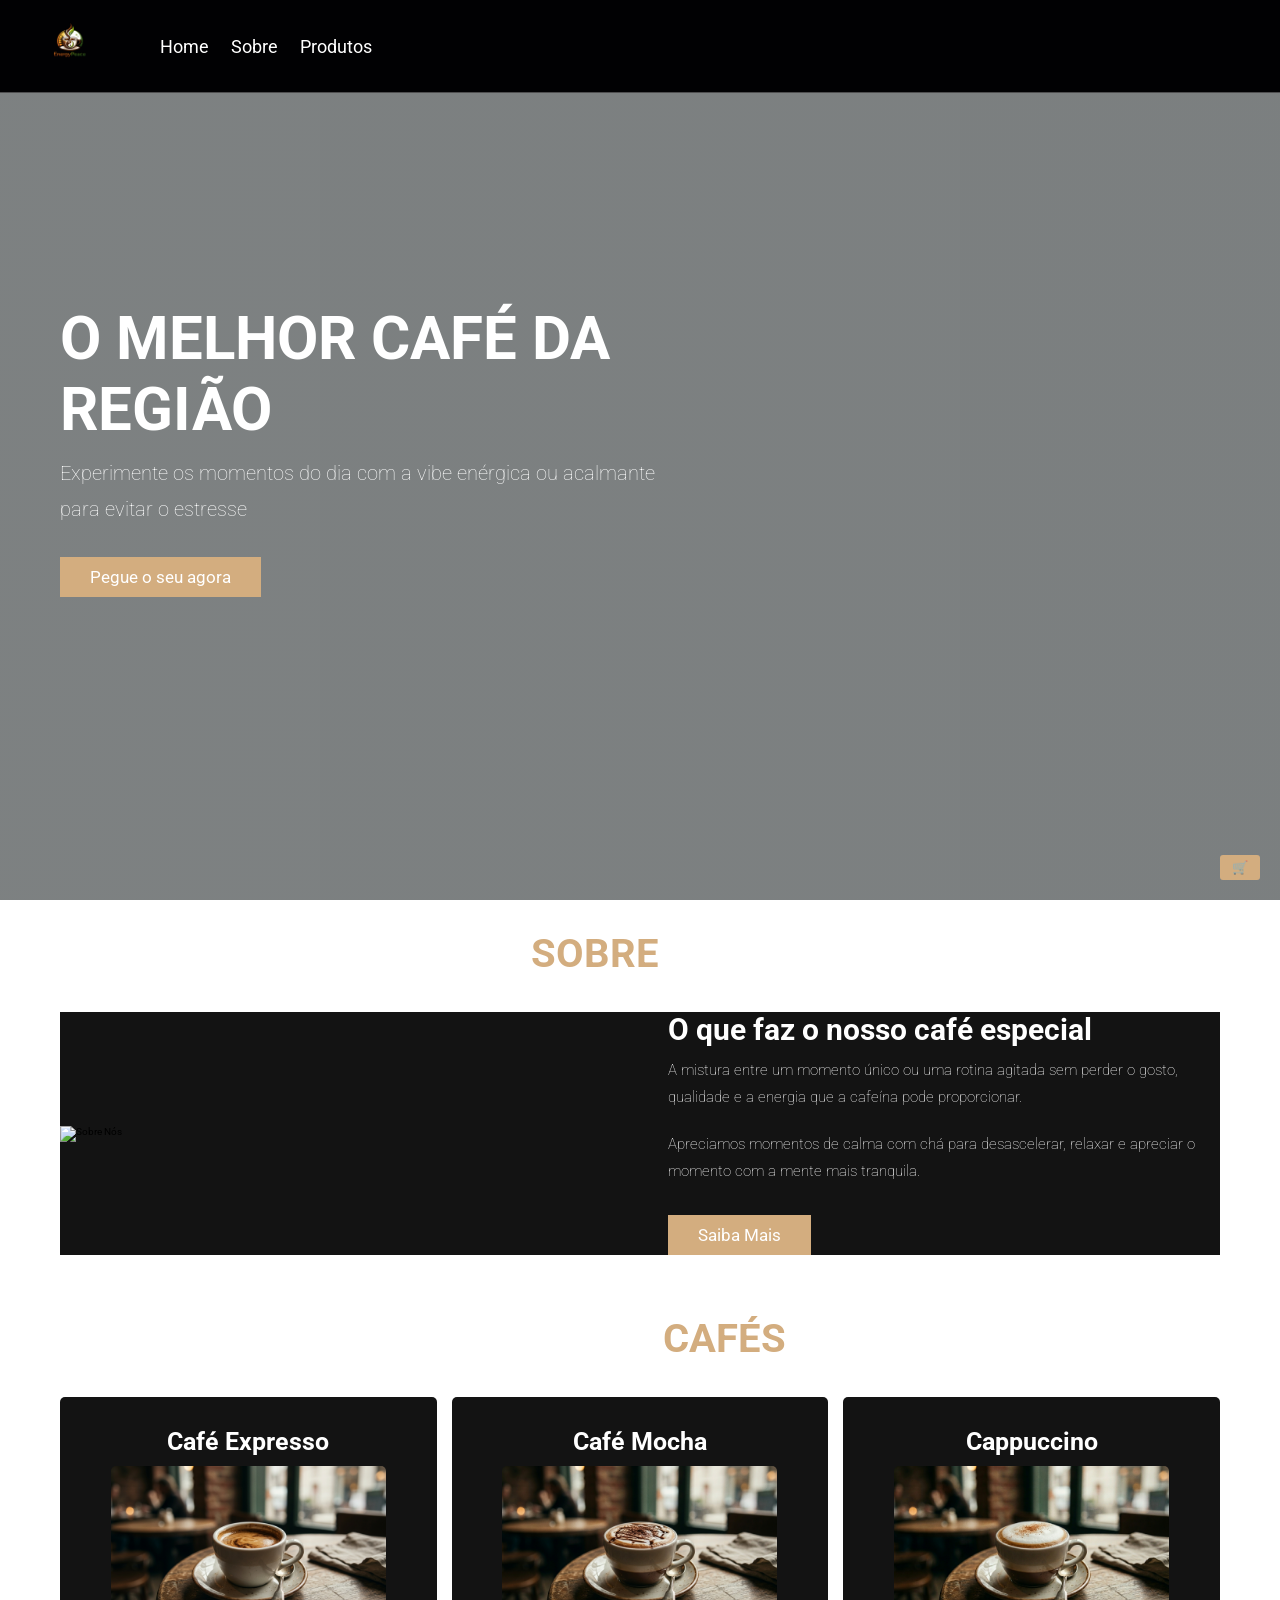
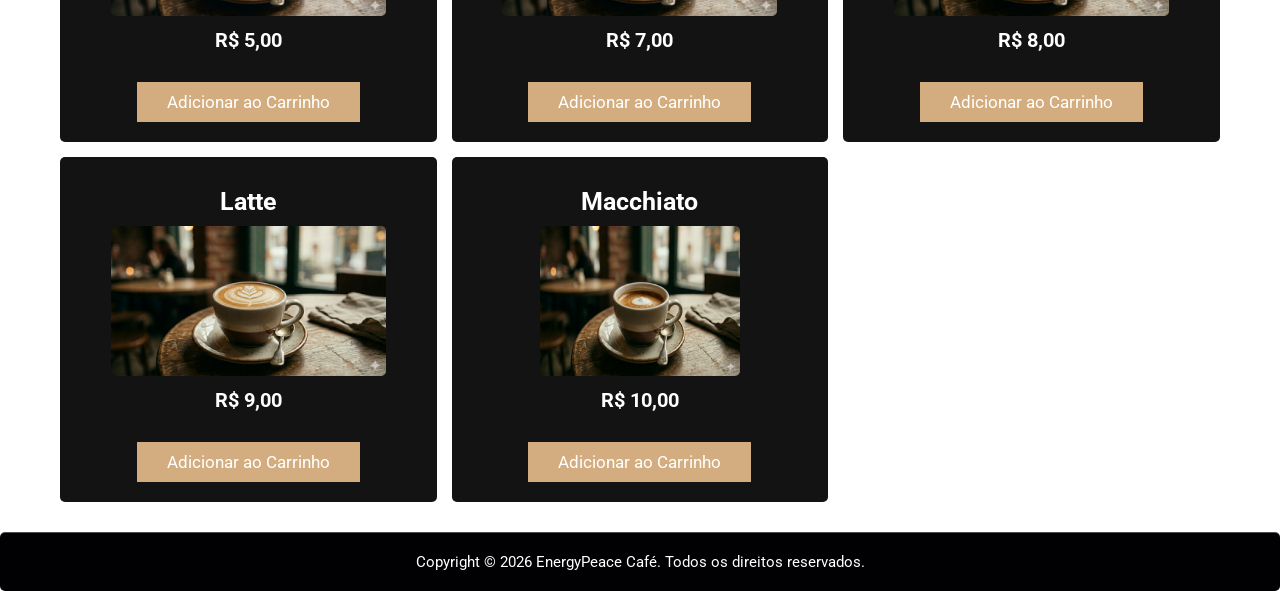
==== index.html @ d5b1094c "feat: adicionado analytics" ====
<!DOCTYPE html>
<html lang="pt-br">

<head>
    <!-- Metadados de codificação e viewport para responsividade -->
    <meta charset="UTF-8">
    <meta name="viewport" content="width=device-width, initial-scale=1.0">

    <!-- Pré-carregando fontes Google para performance -->
    <link rel="preconnect" href="https://fonts.googleapis.com">
    <link rel="preconnect" href="https://fonts.gstatic.com" crossorigin>

    <!-- Importa as fontes usadas no estilo do site -->
    <link
        href="https://fonts.googleapis.com/css2?family=Cinzel+Decorative:wght@400;700;900&family=Lobster+Two:ital,wght@0,400;0,700;1,400;1,700&family=Roboto:ital,wght@0,100..900;1,100..900&display=swap"
        rel="stylesheet">

    <!-- Ícone do site (favicon) -->
    <link rel="icon" href="img/logo.png" type="img/png">

    <!-- CSS principal -->
    <link rel="stylesheet" href="style.css">
    <script defer src="/_vercel/insights/script.js"></script>

    <title>EnergyPeace Café</title>
</head>

<body>
    <!-- container do vídeo de fundo e máscara de efeito -->
    <div class="caixa-video">
            <!-- vídeo em loop de fundo do site -->
            <video src="videos/background.mp4" autoplay loop muted></video>
            <!-- máscara semitransparente para efeito visual sobre o vídeo -->
            <div class="mascara"></div>
        </div>

        <!-- cabeçalho principal com logo e navegação âncora -->
        <header>
            <section>
                <!-- logo clicável retorna ao topo -->
                <a href="#">
                    <img src="img/logo.png" alt="logo-cafeteria">
                </a>
                <!-- links de navegação interna -->
                <nav>
                    <a href="#">Home</a>
                    <a href="#sobre">Sobre</a>
                    <a href="#catalogo">Produtos</a>
                </nav>
            </section>
        </header>

        <!-- seção principal de destaque com chamada para ação -->
        <section class="caixa-principal">
            <div>
                <h3>O Melhor Café da Região</h3>
                <p>Experimente os momentos do dia com a vibe enérgica ou acalmante para evitar o estresse</p>
                <a href="#catalogo" class="botao-link">Pegue o seu agora</a>
            </div>
        </section>
        <!-- seção "Sobre Nós" com imagem e texto institucional -->
        <section class="caixa-sobre" id="sobre">
            <h2><span>Sobre</span> Nós</h2>
            <div class="sobre-container">
                <div class="sobre-imagem">
                    <img src="img/about-img.jpg" alt="Sobre Nós">
                </div>

                <div class="sobre-texto">
                    <h3>O que faz o nosso café especial</h3>
                    <p>A mistura entre um momento único ou uma rotina agitada sem perder o gosto, qualidade e a energia
                        que a cafeína pode proporcionar.</p>
                    <p>Apreciamos momentos de calma com chá para desascelerar, relaxar e apreciar o momento com a mente
                        mais tranquila.</p>
                    <a href="#" class="botao-link">Saiba Mais</a>
                </div>

            </div>
        </section>

        <!-- seção de catálogo de produtos com cards e botão adicionar ao carrinho -->
        <section class="catalogo" id="catalogo">
            <h2>Nossos <span>Cafés</span></h2>
            <div class="produtos">

                <article class="produto">
                    <h3>Café Expresso</h3>
                    <img src="img/cafe_expresso.png" alt="Café Expresso">
                    <p class="preco">R$ 5,00</p>
                    <button class="add">Adicionar ao Carrinho</button>
                </article>

                <article class="produto">
                    <h3>Café Mocha</h3>
                    <img src="img/cafe_mocha.png" alt="Café Mocha">
                    <p class="preco">R$ 7,00</p>
                    <button class="add">Adicionar ao Carrinho</button>
                </article>

                <article class="produto">
                    <h3>Cappuccino</h3>
                    <img src="img/cappuccino.png" alt="Café Cappuccino">
                    <p class="preco">R$ 8,00</p>
                    <button class="add">Adicionar ao Carrinho</button>
                </article>

                <article class="produto">
                    <h3>Latte</h3>
                    <img src="img/latte.png" alt="Café Latte">
                    <p class="preco">R$ 9,00</p>
                    <button class="add">Adicionar ao Carrinho</button>
                </article>

                <article class="produto">
                    <h3>Macchiato</h3>
                    <img src="img/macchiato.png" alt="Café Macchiato">
                    <p class="preco">R$ 10,00</p>
                    <button class="add">Adicionar ao Carrinho</button>
                </article>
            </div>
        </section>

        <!-- botão que abre o painel do carrinho lateral -->
        <button id="abrir-carrinho">🛒</button>

        <!-- painel do carrinho lateral (overlay) -->
        <div id="carrinho-lateral">
            <div class="carrinho-header">
                <h2>Seu Carrinho</h2>
                <button id="fechar-carrinho">✖</button> <!-- fecha o painel lateral -->
            </div>

            <!-- campos do carrinho: lista de itens + total + finalizar compra -->
            <section class="carrinho">
                <h2>Carrinho</h2>

                <!-- itens adicionados dinamicamente pelo script -->
                <ul id="lista-carrinho"></ul>

                <!-- total atualizado automaticamente -->
                <p id="total">Total: R$0,00</p>
                <button id="finalizar-compra">Finalizar Compra</button>
            </section>
        </div>

        <!-- elemento toast usado para mensagens rápidas ao usuário -->
        <div id="toast" class="toast">Mensagem</div>

        <!-- rodapé do site -->
        <footer>
            <p>Copyright © 2026 EnergyPeace Café. Todos os direitos reservados.</p>
        </footer>

        <!-- script principal que controla carrinho e interações -->
        <script src="script.js"></script>
</body>

</html>
---- style.css ----
/* Variáveis CSS globais para tema de cores e escalas */
:root {
  font-size: 10px;
  --main-color: #d3ad7f;
  --black: #131313;
  --bg: #010103;
  --border: 0.1rem solid rgba(255, 255, 255, 0.3);
}


/* Reset básico para consistência entre navegadores */
* {
  margin: 0;
  padding: 0;
  box-sizing: border-box;
  text-decoration: none;
  font-family: 'Roboto', sans-serif;
}

div.caixa-video {
  position: fixed;
  z-index: -1;
  width: 100%;
  height: 100%;
}

div.caixa-video video {
  min-height: 100%;
  min-width: 100%;
  position: fixed;
  top: 0;
}

div.mascara {
  height: 100%;
  width: 100%;
  position: fixed;
  top: 0;
  background: #313738;
  background: linear-gradient(90deg, rgba(49, 55, 56, 0.63) 0%, rgba(49, 55, 56, 0.64) 100%);
}

section {
  padding: 3rem 2rem;
  margin: 0 auto;
  max-width: 1200px;
}

header {
  position: fixed;
  top: 0;
  left: 0;
  z-index: 2;
  background-color: var(--bg);
  border-bottom: var(--border);
  width: 100vw;
}

header section {
  display: flex;
  align-items: center;
  justify-content: flex-start;
  gap: 50px;
  padding: 1.5rem 0;
  position: relative;
}

header section a img {
  height: 6rem;
}

header section nav a {
  margin: 0 1rem;
  font-size: 1.8rem;
  color: #fff;
  transition: color 0.25s ease, border-bottom-color 0.25s ease, padding-bottom 0.25s ease;
}

header section nav a:hover {
  color: var(--main-color);
  border-bottom: 0.1rem solid var(--main-color);
  padding-bottom: 0.5rem;

}

section.caixa-principal {
  min-height: 100dvh;
  display: flex;
  align-items: center;
}

section.caixa-principal div {
  max-width: 60rem;
}

section.caixa-principal div h3 {
  color: #fff;
  font-size: 6rem;
  text-transform: uppercase;
}

section.caixa-principal div p {
  font-size: 2rem;
  color: #fff;
  font-weight: lighter;
  padding: 1rem 0;
  line-height: 1.8;
}

a.botao-link {
  background-color: var(--main-color);
  cursor: pointer;
  margin-top: 2rem;
  display: inline-block;
  font-size: 1.7rem;
  color: #fff;
  padding: 1rem 3rem;
  transition: all 0.3s ease;
}

a.botao-link:hover {
  letter-spacing: 0.1rem;
  transform: scale(1.05);
}

section.caixa-sobre h2 {
  text-align: center;
  color: #fff;
  text-transform: uppercase;
  padding-bottom: 3.5rem;
  font-size: 4rem;
}

section.caixa-sobre h2 span {
  color: var(--main-color);

}

section.caixa-sobre div.sobre-container {
  display: flex;
  align-items: center;
  background-color: var(--black);
  gap: 1.5rem;
  flex-wrap: wrap;
}

section.caixa-sobre div.sobre-container div.sobre-imagem {
  flex: 1 1 45rem;
}

section.caixa-sobre div.sobre-container div.sobre-imagem img {
  width: 100%;
}

section.caixa-sobre div.sobre-container div.sobre-texto h3 {
  font-size: 3rem;
  color: #fff;
}

section.caixa-sobre div.sobre-container div.sobre-texto p {
  font-size: 1.5rem;
  font-weight: lighter;
  color: #fff;
  line-height: 1.8;
  padding: 1rem 0;
}

section.catalogo h2 {
  text-align: center;
  color: #fff;
  text-transform: uppercase;
  padding-bottom: 3.5rem;
  font-size: 4rem;
}

section.catalogo h2 span {
  color: var(--main-color);
}

section.catalogo div.produtos {
  display: grid;
  grid-template-columns: repeat(auto-fit, minmax(30rem, 1fr));
  gap: 1.5rem;
}

article.produto {
  text-align: center;
  background-color: var(--black);
  padding: 2rem;
  border-radius: 0.5rem;
}

article.produto h3 {
  color: #fff;
  font-size: 2.5rem;
  padding: 1rem 0;
}

article.produto img {
  height: 15rem;
  object-fit: cover;
  border-radius: 0.5rem;
}

article.produto p.preco {
  color: #fff;
  font-size: 2rem;
  font-weight: bold;
  padding: 1rem 0;
}

article.produto button.add {
  background-color: var(--main-color);
  cursor: pointer;
  margin-top: 2rem;
  display: inline-block;
  font-size: 1.7rem;
  color: #fff;
  padding: 1rem 3rem;
  border: none;
  transition: all 0.3s ease;
}

article.produto button.add:hover {
  transform: scale(1.05);
  letter-spacing: 0.1rem;
}

article.produto button.next {
  background-color: var(--main-color);
  cursor: pointer;
  margin-top: 2rem;
  display: inline-block;
  font-size: 1.7rem;
  color: #fff;
  padding: 1rem 3rem;
  border: none;
  transition: all 0.3s ease;
}

article.produto button.next:hover {
  transform: scale(1.05);
  letter-spacing: 0.1rem;
}

#carrinho-lateral {
  position: fixed;
  top: 0;
  right: -100%;
  /* escondido */
  width: 300px;
  height: 100dvh;
  background: #fff;
  box-shadow: -5px 0 15px rgba(0, 0, 0, 0.2);
  padding: 20px;
  transition: 0.3s;
  z-index: 1000;
}

#carrinho-lateral.ativo {
  right: 0;
  /* aparece */
}

.carrinho-header {
  display: flex;
  justify-content: space-between;
  align-items: center;
}

button#abrir-carrinho {
  background-color: var(--main-color);
  border: none;
  color: #fff;
  padding: 0.5rem 1.2rem;
  cursor: pointer;
  font-size: 1.3rem;
  border-radius: 0.3rem;
  transition: all 0.3s ease;
}

button#abrir-carrinho:hover {
  letter-spacing: 0.1rem;
  opacity: 0.8;
  transform: scale(1.05);
}

button#fechar-carrinho {
  background-color: var(--main-color);
  border: none;
  color: #fff;
  padding: 0.5rem 1.2rem;
  cursor: pointer;
  font-size: 1.3rem;
  border-radius: 0.3rem;
  transition: all 0.3s ease;
}

#finalizar-compra {
  width: 100%;
  background-color: var(--main-color);
  color: #fff;
  border: none;
  padding: 1rem;
  font-size: 1.6rem;
  margin-top: 2rem;
  cursor: pointer;
  border-radius: 0.5rem;
  transition: all 0.3s ease;
}

#finalizar-compra:hover {
  transform: scale(1.03);
  opacity: 0.9;
}

.toast {
  position: fixed;
  bottom: 20px;
  right: 20px;
  background-color: var(--main-color);
  color: #fff;
  padding: 1rem 2rem;
  border-radius: 0.5rem;
  font-size: 1.4rem;
  opacity: 0;
  transform: translateY(20px);
  transition: all 0.3s ease;
  z-index: 9999;
}

.toast.show {
  opacity: 1;
  transform: translateY(0);
}

section.carrinho {
  background-color: var(--black);
  border: var(--border);
  padding: 2rem;
  border-radius: 0.5rem;
  margin-top: 3rem;
}

section.carrinho h2 {
  text-align: center;
  color: #fff;
  text-transform: uppercase;
  padding-bottom: 3.5rem;
  font-size: 4rem;
}

ul#lista-carrinho {
  list-style: none;
  padding: 0;
}

ul#lista-carrinho button {
  background-color: var(--main-color);
  border: none;
  color: #fff;
  padding: 0.5rem 1.2rem;
  cursor: pointer;
  font-size: 1.3rem;
  border-radius: 0.3rem;
  transition: all 0.3s ease;
  flex-shrink: 0;
}

ul#lista-carrinho button:hover {
  letter-spacing: 0.1rem;
  opacity: 0.8;
  transform: scale(1.05);
}

ul#lista-carrinho li {
  display: flex;
  justify-content: space-between;
  align-items: center;
  gap: 1rem;
  margin-bottom: 1rem;
}

p#total {
  color: #fff;
  font-size: 2rem;
  font-weight: bold;
  margin-top: 2rem;
  border-top: var(--border);
  padding-top: 1rem;
}

span.item-info {
  color: #fff;
  font-size: 1.5rem;
  flex: 1;
}


footer {
  background-color: var(--bg);
  border-top: var(--border);
  text-align: center;
  padding: 2rem;
  border-radius: 0.5rem;
}

footer p {
  color: #fff;
  font-size: 1.5rem;
}

/* keep imagem left and texto right */
section.caixa-sobre div.sobre-container {
  justify-content: space-between;
}

section.caixa-sobre div.sobre-container div.sobre-imagem {
  order: 1;
}

section.caixa-sobre div.sobre-container div.sobre-texto {
  flex: 1 1 45rem;
  order: 2;
  padding-left: 2rem;
}

/* responsive adjustment */
@media (max-width: 768px) {
  section.caixa-sobre div.sobre-container {
    flex-direction: column;
    gap: 2rem;
  }

  section.caixa-sobre div.sobre-container div.sobre-texto {
    padding-left: 0;
  }

  section.caixa-principal div h3 {
    font-size: 4rem;
  }

  section.caixa-principal div p {
    font-size: 1.5rem;
  }

  a.botao-link {
    font-size: 1.5rem;
    padding: 0.8rem 2rem;
  }

  article.produto button.add,
  article.produto button.next {
    font-size: 1.5rem;
    padding: 0.8rem 2rem;
  }

  ul#lista-carrinho button {
    font-size: 1.2rem;
    padding: 0.4rem 1rem;
  }
}
/* ========================= */
/* RESPONSIVIDADE COMPLETA */
/* ========================= */

/* Evita rolagem lateral */
body {
  overflow-x: hidden;
}

/* ------------------------- */
/* TABLETS E TELAS MENORES */
/* ------------------------- */
@media (max-width: 768px) {

  /* Header */
  header section {
    flex-direction: column;
    gap: 1rem;
    align-items: center;
  }

  header section nav {
    display: flex;
    flex-wrap: wrap;
    justify-content: center;
  }

  /* Texto principal */
  section.caixa-principal {
    text-align: center;
    justify-content: center;
  }

  section.caixa-principal div h3 {
    font-size: 4rem;
  }

  section.caixa-principal div p {
    font-size: 1.5rem;
  }

  /* Sobre */
  section.caixa-sobre div.sobre-container {
    flex-direction: column;
    gap: 2rem;
  }

  section.caixa-sobre div.sobre-container div.sobre-texto {
    padding-left: 0;
  }

  /* Botões */
  a.botao-link,
  article.produto button.add,
  article.produto button.next {
    font-size: 1.5rem;
    padding: 0.8rem 2rem;
  }

  ul#lista-carrinho button {
    font-size: 1.2rem;
    padding: 0.4rem 1rem;
  }
}

/* ------------------------- */
/* CELULARES */
/* ------------------------- */
@media (max-width: 480px) {

  /* Espaçamento geral */
  section {
    padding: 2rem 1rem;
  }

  /* Títulos */
  section.caixa-principal div h3 {
    font-size: 3rem;
  }

  section.caixa-principal div p {
    font-size: 1.3rem;
  }

  section.caixa-sobre h2,
  section.catalogo h2,
  section.carrinho h2 {
    font-size: 2.5rem;
  }

  /* Produtos */
  section.catalogo div.produtos {
    grid-template-columns: 1fr;
  }

  article.produto h3 {
    font-size: 2rem;
  }

  article.produto p.preco {
    font-size: 1.5rem;
  }

  /* Botões */
  a.botao-link,
  article.produto button.add,
  article.produto button.next {
    font-size: 1.3rem;
    padding: 0.6rem 1.5rem;
  }

  ul#lista-carrinho button {
    font-size: 1rem;
    padding: 0.3rem 0.8rem;
  }


  
  /* Header */
  header section nav a {
    font-size: 1.5rem;
    margin: 0 0.5rem;
  }

  header section a img {
    height: 4rem;
  }

  /* Carrinho ocupa tela toda */
  #carrinho-lateral {
    width: 100%;
  }
}

/* ------------------------- */
/* BOTÃO DO CARRINHO FIXO */
/* ------------------------- */
#abrir-carrinho {
  position: fixed;
  bottom: 20px;
  right: 20px;
  font-size: 2rem;
  padding: 1rem 1.5rem;
  border-radius: 50%;
  z-index: 1001;
}
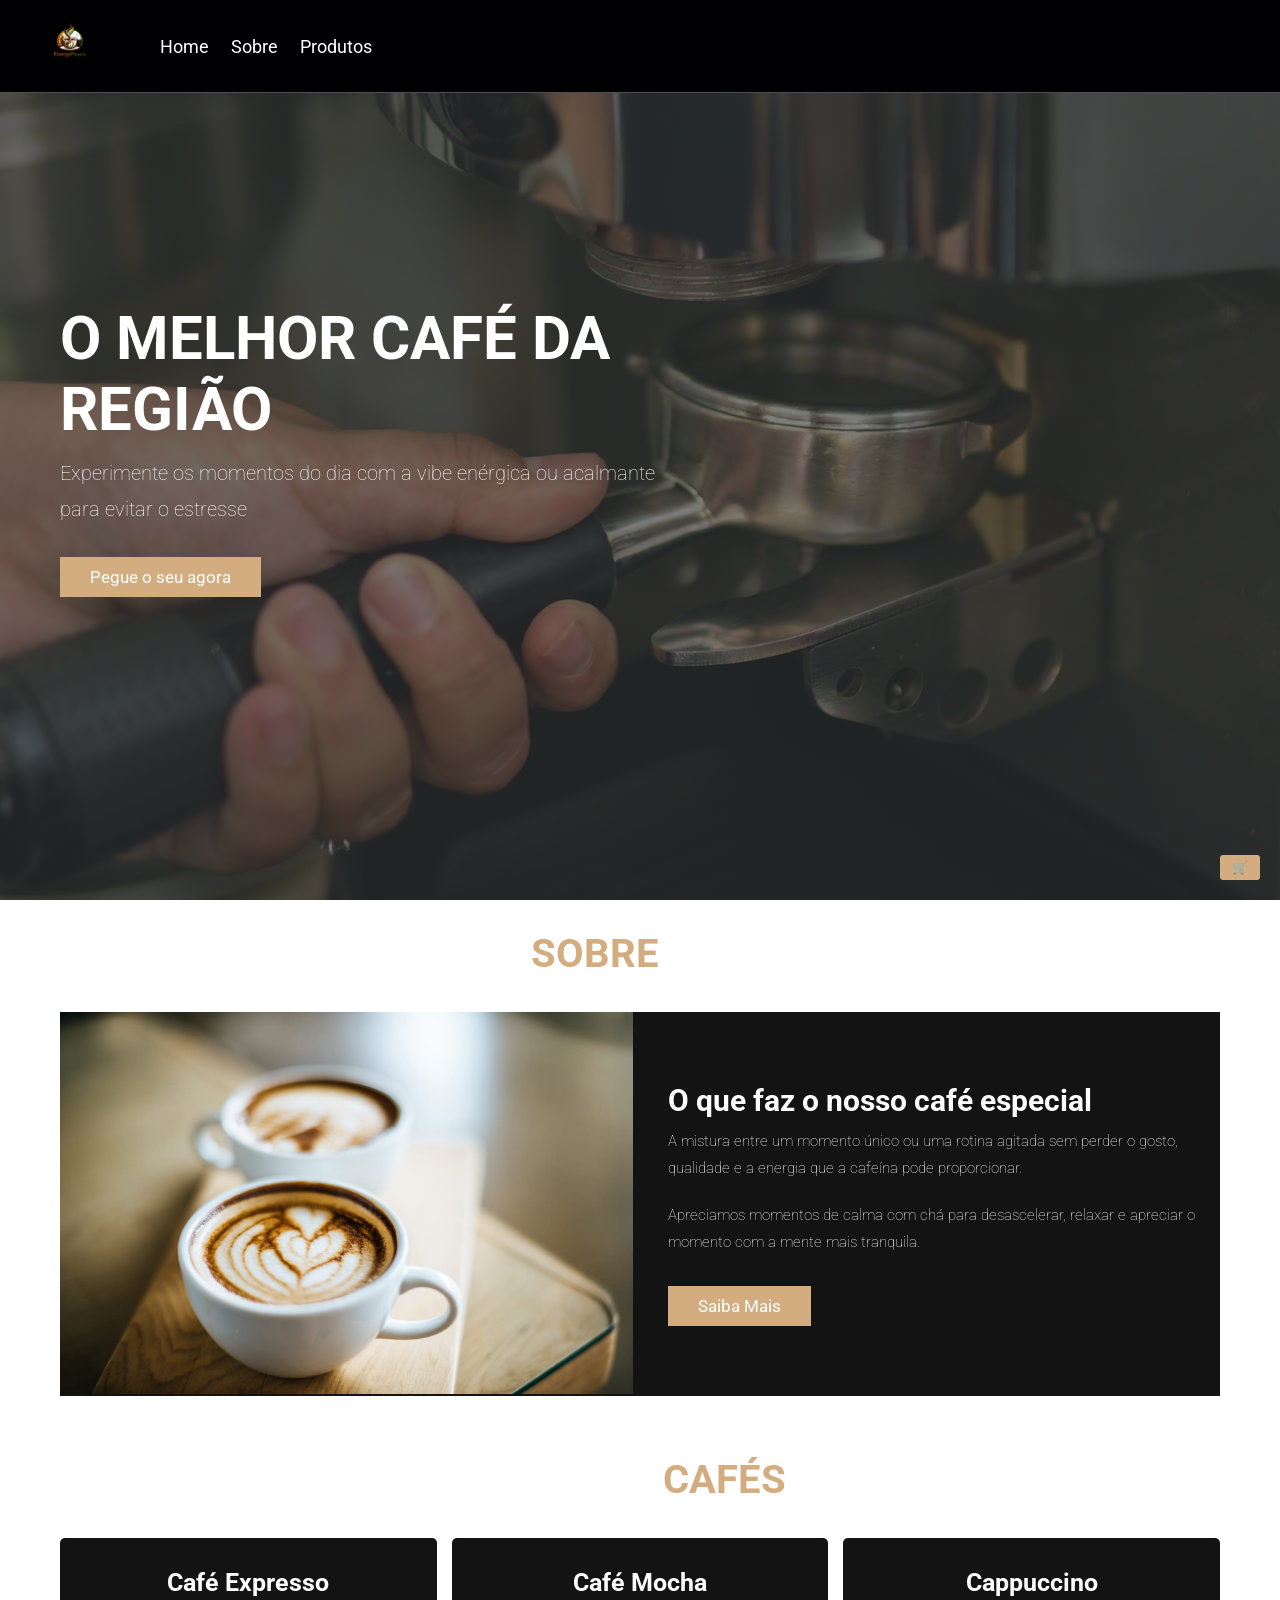
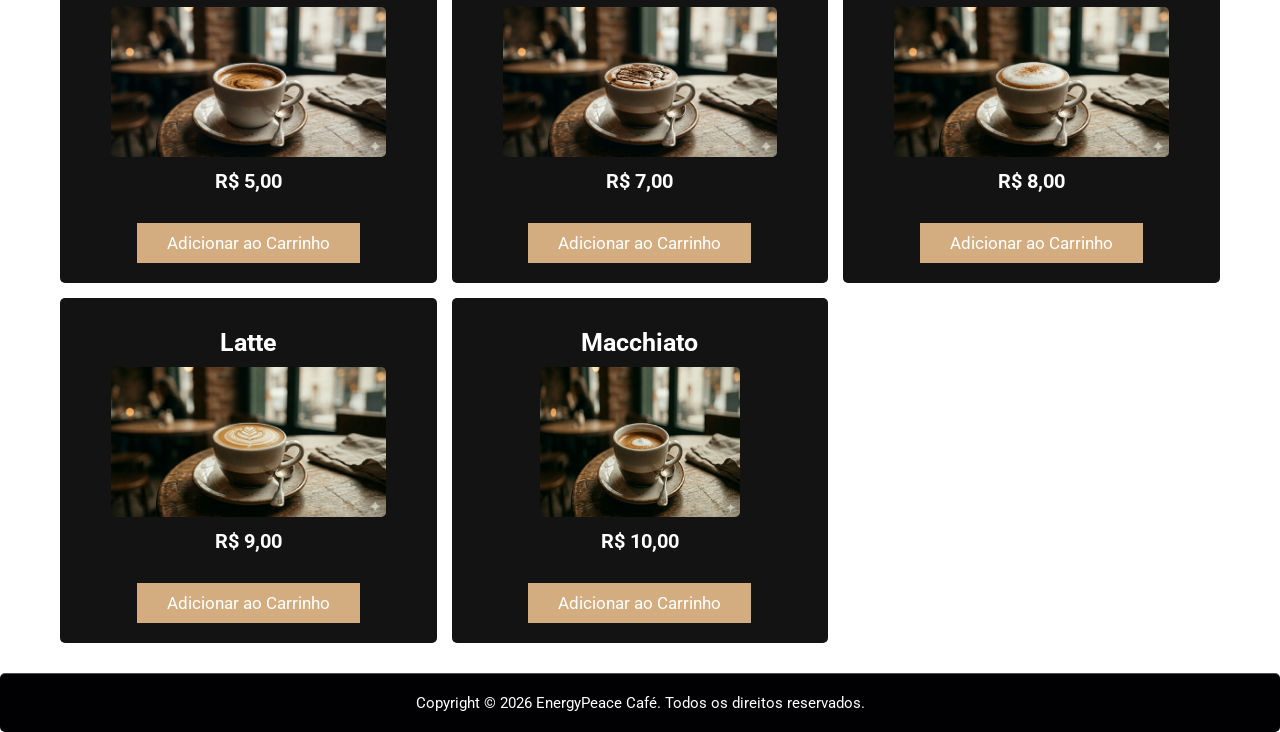
==== commit 9936f683: "perf: comprime assets e adiciona SEO/Open Graph - about-img.jpg: 20 MB -> 0,08 MB (era 7360x4912 exi" ====
--- a/index.html
+++ b/index.html
@@ -5,6 +5,22 @@
     <!-- Metadados de codificação e viewport para responsividade -->
     <meta charset="UTF-8">
     <meta name="viewport" content="width=device-width, initial-scale=1.0">
+    <meta name="description" content="Landing page da EnergyPeace Café: cafés artesanais, ambiente acolhedor e cardápio completo. Projeto front-end responsivo.">
+    <meta name="author" content="Ryan Zinedine">
+    <link rel="canonical" href="https://coffe-peace.vercel.app/">
+
+    <!-- Open Graph / redes sociais -->
+    <meta property="og:type" content="website">
+    <meta property="og:url" content="https://coffe-peace.vercel.app/">
+    <meta property="og:title" content="EnergyPeace Café — Cafeteria artesanal">
+    <meta property="og:description" content="Landing page da EnergyPeace Café: cafés artesanais, ambiente acolhedor e cardápio completo. Projeto front-end responsivo.">
+    <meta property="og:image" content="https://coffe-peace.vercel.app/img/logo.png">
+    <meta property="og:locale" content="pt_BR">
+
+    <meta name="twitter:card" content="summary_large_image">
+    <meta name="twitter:title" content="EnergyPeace Café — Cafeteria artesanal">
+    <meta name="twitter:description" content="Landing page da EnergyPeace Café: cafés artesanais, ambiente acolhedor e cardápio completo. Projeto front-end responsivo.">
+    <meta name="twitter:image" content="https://coffe-peace.vercel.app/img/logo.png">
 
     <!-- Pré-carregando fontes Google para performance -->
     <link rel="preconnect" href="https://fonts.googleapis.com">
@@ -29,7 +45,7 @@
     <!-- container do vídeo de fundo e máscara de efeito -->
     <div class="caixa-video">
             <!-- vídeo em loop de fundo do site -->
-            <video src="videos/background.mp4" autoplay loop muted></video>
+            <video poster="videos/poster.jpg" preload="metadata" playsinline src="videos/background.mp4" autoplay loop muted></video>
             <!-- máscara semitransparente para efeito visual sobre o vídeo -->
             <div class="mascara"></div>
         </div>
@@ -63,7 +79,7 @@
             <h2><span>Sobre</span> Nós</h2>
             <div class="sobre-container">
                 <div class="sobre-imagem">
-                    <img src="img/about-img.jpg" alt="Sobre Nós">
+                    <img loading="lazy" decoding="async" src="img/about-img.jpg" alt="Sobre Nós">
                 </div>
 
                 <div class="sobre-texto">
@@ -85,35 +101,35 @@
 
                 <article class="produto">
                     <h3>Café Expresso</h3>
-                    <img src="img/cafe_expresso.png" alt="Café Expresso">
+                    <img loading="lazy" decoding="async" src="img/cafe_expresso.png" alt="Café Expresso">
                     <p class="preco">R$ 5,00</p>
                     <button class="add">Adicionar ao Carrinho</button>
                 </article>
 
                 <article class="produto">
                     <h3>Café Mocha</h3>
-                    <img src="img/cafe_mocha.png" alt="Café Mocha">
+                    <img loading="lazy" decoding="async" src="img/cafe_mocha.png" alt="Café Mocha">
                     <p class="preco">R$ 7,00</p>
                     <button class="add">Adicionar ao Carrinho</button>
                 </article>
 
                 <article class="produto">
                     <h3>Cappuccino</h3>
-                    <img src="img/cappuccino.png" alt="Café Cappuccino">
+                    <img loading="lazy" decoding="async" src="img/cappuccino.png" alt="Café Cappuccino">
                     <p class="preco">R$ 8,00</p>
                     <button class="add">Adicionar ao Carrinho</button>
                 </article>
 
                 <article class="produto">
                     <h3>Latte</h3>
-                    <img src="img/latte.png" alt="Café Latte">
+                    <img loading="lazy" decoding="async" src="img/latte.png" alt="Café Latte">
                     <p class="preco">R$ 9,00</p>
                     <button class="add">Adicionar ao Carrinho</button>
                 </article>
 
                 <article class="produto">
                     <h3>Macchiato</h3>
-                    <img src="img/macchiato.png" alt="Café Macchiato">
+                    <img loading="lazy" decoding="async" src="img/macchiato.png" alt="Café Macchiato">
                     <p class="preco">R$ 10,00</p>
                     <button class="add">Adicionar ao Carrinho</button>
                 </article>
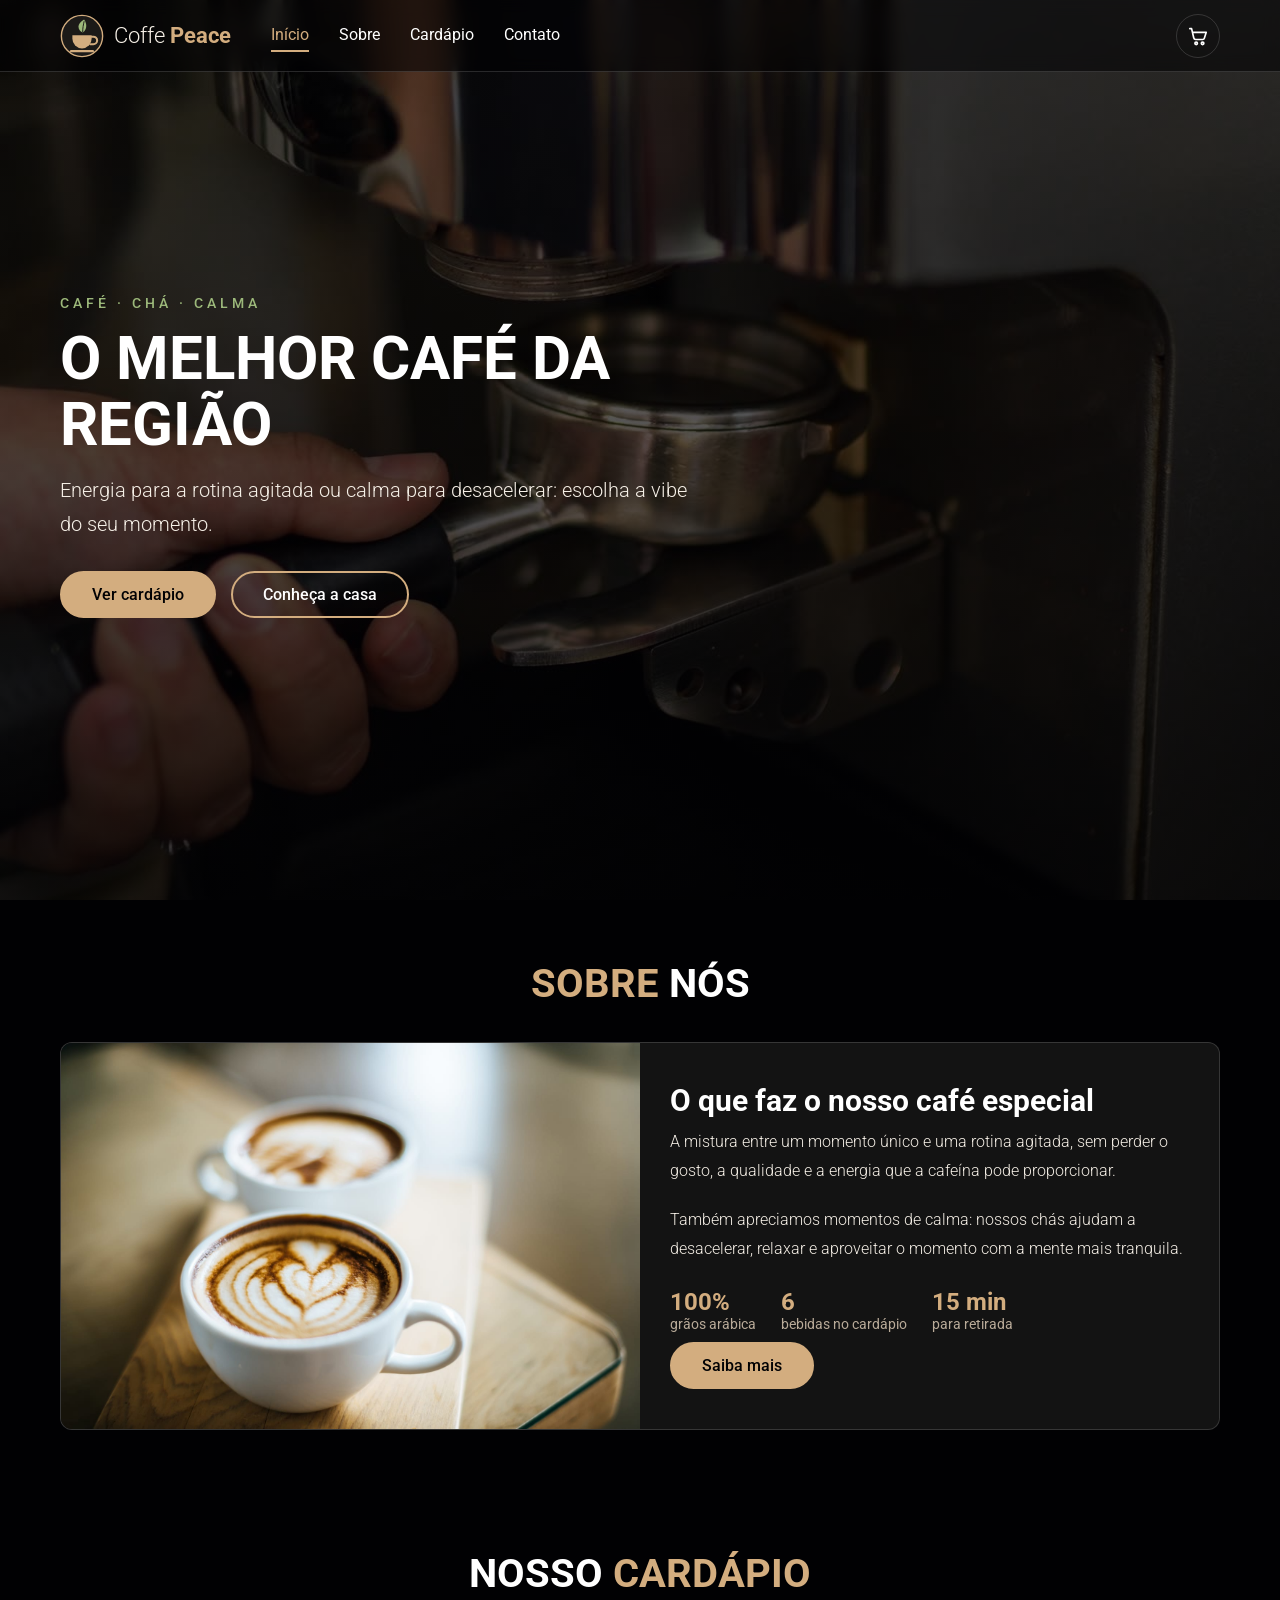
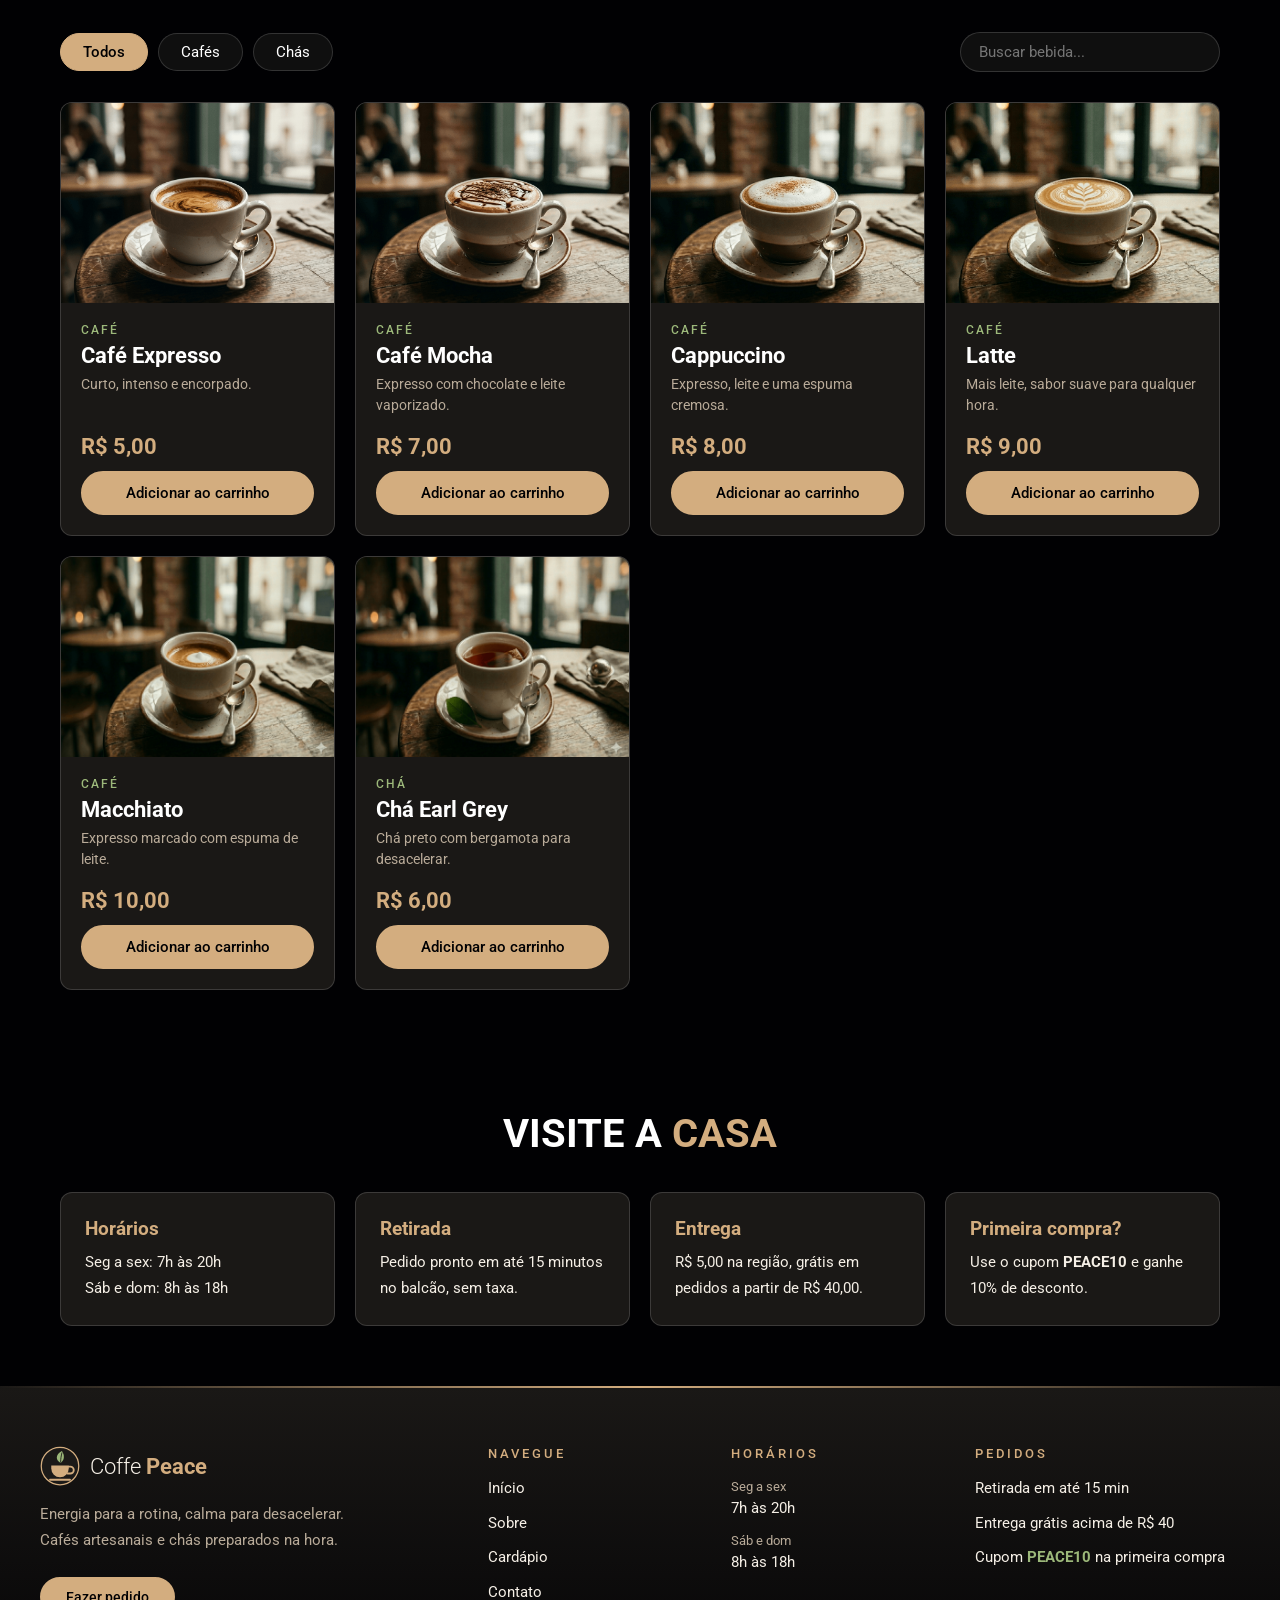
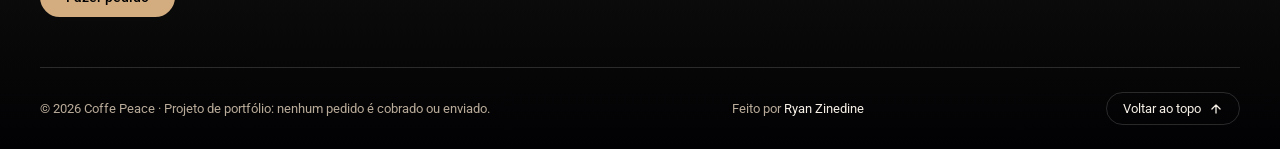
==== commit 7d368349: "feat: renomeia para Coffe Peace e reformula site, carrinho e README - Nova identidade: nome igual ao" ====
--- a/index.html
+++ b/index.html
@@ -2,173 +2,242 @@
 <html lang="pt-br">
 
 <head>
-    <!-- Metadados de codificação e viewport para responsividade -->
     <meta charset="UTF-8">
     <meta name="viewport" content="width=device-width, initial-scale=1.0">
-    <meta name="description" content="Landing page da EnergyPeace Café: cafés artesanais, ambiente acolhedor e cardápio completo. Projeto front-end responsivo.">
+    <meta name="description" content="Coffe Peace: cafés artesanais e chás para cada momento do dia. Cardápio com filtro, carrinho com quantidades, cupom e entrega.">
     <meta name="author" content="Ryan Zinedine">
+    <meta name="theme-color" content="#010103">
     <link rel="canonical" href="https://coffe-peace.vercel.app/">
 
-    <!-- Open Graph / redes sociais -->
     <meta property="og:type" content="website">
     <meta property="og:url" content="https://coffe-peace.vercel.app/">
-    <meta property="og:title" content="EnergyPeace Café — Cafeteria artesanal">
-    <meta property="og:description" content="Landing page da EnergyPeace Café: cafés artesanais, ambiente acolhedor e cardápio completo. Projeto front-end responsivo.">
-    <meta property="og:image" content="https://coffe-peace.vercel.app/img/logo.png">
+    <meta property="og:title" content="Coffe Peace — Café, chá e calma">
+    <meta property="og:description" content="Cafés artesanais e chás para cada momento do dia. Monte seu pedido no cardápio online.">
+    <meta property="og:image" content="https://coffe-peace.vercel.app/img/og-image.png">
     <meta property="og:locale" content="pt_BR">
 
     <meta name="twitter:card" content="summary_large_image">
-    <meta name="twitter:title" content="EnergyPeace Café — Cafeteria artesanal">
-    <meta name="twitter:description" content="Landing page da EnergyPeace Café: cafés artesanais, ambiente acolhedor e cardápio completo. Projeto front-end responsivo.">
-    <meta name="twitter:image" content="https://coffe-peace.vercel.app/img/logo.png">
-
-    <!-- Pré-carregando fontes Google para performance -->
+    <meta name="twitter:title" content="Coffe Peace — Café, chá e calma">
+    <meta name="twitter:description" content="Cafés artesanais e chás para cada momento do dia. Monte seu pedido no cardápio online.">
+    <meta name="twitter:image" content="https://coffe-peace.vercel.app/img/og-image.png">
+
     <link rel="preconnect" href="https://fonts.googleapis.com">
     <link rel="preconnect" href="https://fonts.gstatic.com" crossorigin>
-
-    <!-- Importa as fontes usadas no estilo do site -->
-    <link
-        href="https://fonts.googleapis.com/css2?family=Cinzel+Decorative:wght@400;700;900&family=Lobster+Two:ital,wght@0,400;0,700;1,400;1,700&family=Roboto:ital,wght@0,100..900;1,100..900&display=swap"
-        rel="stylesheet">
-
-    <!-- Ícone do site (favicon) -->
-    <link rel="icon" href="img/logo.png" type="img/png">
-
-    <!-- CSS principal -->
+    <link href="https://fonts.googleapis.com/css2?family=Roboto:wght@300;400;500;700&display=swap" rel="stylesheet">
+
+    <link rel="icon" href="img/icone.svg" type="image/svg+xml">
     <link rel="stylesheet" href="style.css">
     <script defer src="/_vercel/insights/script.js"></script>
 
-    <title>EnergyPeace Café</title>
+    <title>Coffe Peace</title>
 </head>
 
 <body>
-    <!-- container do vídeo de fundo e máscara de efeito -->
-    <div class="caixa-video">
-            <!-- vídeo em loop de fundo do site -->
-            <video poster="videos/poster.jpg" preload="metadata" playsinline src="videos/background.mp4" autoplay loop muted></video>
-            <!-- máscara semitransparente para efeito visual sobre o vídeo -->
-            <div class="mascara"></div>
-        </div>
-
-        <!-- cabeçalho principal com logo e navegação âncora -->
-        <header>
-            <section>
-                <!-- logo clicável retorna ao topo -->
-                <a href="#">
-                    <img src="img/logo.png" alt="logo-cafeteria">
-                </a>
-                <!-- links de navegação interna -->
-                <nav>
-                    <a href="#">Home</a>
-                    <a href="#sobre">Sobre</a>
-                    <a href="#catalogo">Produtos</a>
-                </nav>
-            </section>
-        </header>
-
-        <!-- seção principal de destaque com chamada para ação -->
-        <section class="caixa-principal">
+    <div class="caixa-video" aria-hidden="true">
+        <video poster="videos/poster.jpg" preload="metadata" playsinline src="videos/background.mp4" autoplay loop muted></video>
+        <div class="mascara"></div>
+    </div>
+
+    <header id="topo">
+        <div class="header-conteudo">
+            <a href="#inicio" class="marca" aria-label="Coffe Peace — voltar ao início">
+                <img src="img/icone.svg" alt="" width="44" height="44">
+                <span>Coffe <strong>Peace</strong></span>
+            </a>
+
+            <nav id="menu" aria-label="Navegação principal">
+                <a href="#inicio">Início</a>
+                <a href="#sobre">Sobre</a>
+                <a href="#cardapio">Cardápio</a>
+                <a href="#contato">Contato</a>
+            </nav>
+
+            <div class="header-acoes">
+                <button id="abrir-carrinho" class="botao-icone" aria-label="Abrir carrinho" aria-controls="carrinho-lateral">
+                    <svg viewBox="0 0 24 24" aria-hidden="true"><path d="M3 4h2l2.4 10.2a2 2 0 0 0 2 1.6h7.7a2 2 0 0 0 1.9-1.5L21 8H6.2"/><circle cx="10" cy="20" r="1.4"/><circle cx="17" cy="20" r="1.4"/></svg>
+                    <span id="contador-carrinho" class="contador" hidden>0</span>
+                </button>
+                <button id="abrir-menu" class="botao-icone botao-menu" aria-label="Abrir menu" aria-controls="menu" aria-expanded="false">
+                    <span></span><span></span><span></span>
+                </button>
+            </div>
+        </div>
+    </header>
+
+    <main>
+        <section class="caixa-principal" id="inicio">
             <div>
-                <h3>O Melhor Café da Região</h3>
-                <p>Experimente os momentos do dia com a vibe enérgica ou acalmante para evitar o estresse</p>
-                <a href="#catalogo" class="botao-link">Pegue o seu agora</a>
-            </div>
-        </section>
-        <!-- seção "Sobre Nós" com imagem e texto institucional -->
+                <p class="selo">Café · Chá · Calma</p>
+                <h1>O melhor café da região</h1>
+                <p>Energia para a rotina agitada ou calma para desacelerar: escolha a vibe do seu momento.</p>
+                <div class="botoes-principal">
+                    <a href="#cardapio" class="botao-link">Ver cardápio</a>
+                    <a href="#sobre" class="botao-link botao-contorno">Conheça a casa</a>
+                </div>
+            </div>
+        </section>
+
         <section class="caixa-sobre" id="sobre">
-            <h2><span>Sobre</span> Nós</h2>
+            <h2><span>Sobre</span> nós</h2>
             <div class="sobre-container">
                 <div class="sobre-imagem">
-                    <img loading="lazy" decoding="async" src="img/about-img.jpg" alt="Sobre Nós">
+                    <img loading="lazy" decoding="async" src="img/about-img.jpg" alt="Xícaras de café servidas no balcão da Coffe Peace">
                 </div>
 
                 <div class="sobre-texto">
                     <h3>O que faz o nosso café especial</h3>
-                    <p>A mistura entre um momento único ou uma rotina agitada sem perder o gosto, qualidade e a energia
-                        que a cafeína pode proporcionar.</p>
-                    <p>Apreciamos momentos de calma com chá para desascelerar, relaxar e apreciar o momento com a mente
-                        mais tranquila.</p>
-                    <a href="#" class="botao-link">Saiba Mais</a>
-                </div>
-
-            </div>
-        </section>
-
-        <!-- seção de catálogo de produtos com cards e botão adicionar ao carrinho -->
-        <section class="catalogo" id="catalogo">
-            <h2>Nossos <span>Cafés</span></h2>
-            <div class="produtos">
-
-                <article class="produto">
-                    <h3>Café Expresso</h3>
-                    <img loading="lazy" decoding="async" src="img/cafe_expresso.png" alt="Café Expresso">
-                    <p class="preco">R$ 5,00</p>
-                    <button class="add">Adicionar ao Carrinho</button>
-                </article>
-
-                <article class="produto">
-                    <h3>Café Mocha</h3>
-                    <img loading="lazy" decoding="async" src="img/cafe_mocha.png" alt="Café Mocha">
-                    <p class="preco">R$ 7,00</p>
-                    <button class="add">Adicionar ao Carrinho</button>
-                </article>
-
-                <article class="produto">
-                    <h3>Cappuccino</h3>
-                    <img loading="lazy" decoding="async" src="img/cappuccino.png" alt="Café Cappuccino">
-                    <p class="preco">R$ 8,00</p>
-                    <button class="add">Adicionar ao Carrinho</button>
-                </article>
-
-                <article class="produto">
-                    <h3>Latte</h3>
-                    <img loading="lazy" decoding="async" src="img/latte.png" alt="Café Latte">
-                    <p class="preco">R$ 9,00</p>
-                    <button class="add">Adicionar ao Carrinho</button>
-                </article>
-
-                <article class="produto">
-                    <h3>Macchiato</h3>
-                    <img loading="lazy" decoding="async" src="img/macchiato.png" alt="Café Macchiato">
-                    <p class="preco">R$ 10,00</p>
-                    <button class="add">Adicionar ao Carrinho</button>
-                </article>
-            </div>
-        </section>
-
-        <!-- botão que abre o painel do carrinho lateral -->
-        <button id="abrir-carrinho">🛒</button>
-
-        <!-- painel do carrinho lateral (overlay) -->
-        <div id="carrinho-lateral">
-            <div class="carrinho-header">
-                <h2>Seu Carrinho</h2>
-                <button id="fechar-carrinho">✖</button> <!-- fecha o painel lateral -->
-            </div>
-
-            <!-- campos do carrinho: lista de itens + total + finalizar compra -->
-            <section class="carrinho">
-                <h2>Carrinho</h2>
-
-                <!-- itens adicionados dinamicamente pelo script -->
-                <ul id="lista-carrinho"></ul>
-
-                <!-- total atualizado automaticamente -->
-                <p id="total">Total: R$0,00</p>
-                <button id="finalizar-compra">Finalizar Compra</button>
-            </section>
-        </div>
-
-        <!-- elemento toast usado para mensagens rápidas ao usuário -->
-        <div id="toast" class="toast">Mensagem</div>
-
-        <!-- rodapé do site -->
-        <footer>
-            <p>Copyright © 2026 EnergyPeace Café. Todos os direitos reservados.</p>
-        </footer>
-
-        <!-- script principal que controla carrinho e interações -->
-        <script src="script.js"></script>
+                    <p>A mistura entre um momento único e uma rotina agitada, sem perder o gosto, a qualidade e a energia que a cafeína pode proporcionar.</p>
+                    <p>Também apreciamos momentos de calma: nossos chás ajudam a desacelerar, relaxar e aproveitar o momento com a mente mais tranquila.</p>
+                    <ul class="destaques">
+                        <li><strong>100%</strong> grãos arábica</li>
+                        <li><strong>6</strong> bebidas no cardápio</li>
+                        <li><strong>15 min</strong> para retirada</li>
+                    </ul>
+                    <a href="#contato" class="botao-link">Saiba mais</a>
+                </div>
+            </div>
+        </section>
+
+        <section class="catalogo" id="cardapio">
+            <h2>Nosso <span>cardápio</span></h2>
+
+            <div class="cardapio-controles">
+                <div class="filtros" role="group" aria-label="Filtrar por categoria">
+                    <button class="filtro ativo" data-categoria="todos" aria-pressed="true">Todos</button>
+                    <button class="filtro" data-categoria="cafe" aria-pressed="false">Cafés</button>
+                    <button class="filtro" data-categoria="cha" aria-pressed="false">Chás</button>
+                </div>
+                <label class="busca">
+                    <span class="sr-only">Buscar no cardápio</span>
+                    <input id="busca" type="search" placeholder="Buscar bebida..." autocomplete="off">
+                </label>
+            </div>
+
+            <!-- cards gerados pelo script.js a partir da lista PRODUTOS -->
+            <div class="produtos" id="produtos"></div>
+            <p class="sem-resultado" id="sem-resultado" hidden>Nenhuma bebida encontrada.</p>
+        </section>
+
+        <section class="contato" id="contato">
+            <h2>Visite a <span>casa</span></h2>
+            <div class="contato-grade">
+                <article>
+                    <h3>Horários</h3>
+                    <p>Seg a sex: 7h às 20h</p>
+                    <p>Sáb e dom: 8h às 18h</p>
+                </article>
+                <article>
+                    <h3>Retirada</h3>
+                    <p>Pedido pronto em até 15 minutos no balcão, sem taxa.</p>
+                </article>
+                <article>
+                    <h3>Entrega</h3>
+                    <p>R$ 5,00 na região, grátis em pedidos a partir de R$ 40,00.</p>
+                </article>
+                <article>
+                    <h3>Primeira compra?</h3>
+                    <p>Use o cupom <strong>PEACE10</strong> e ganhe 10% de desconto.</p>
+                </article>
+            </div>
+        </section>
+    </main>
+
+    <div id="fundo-escuro" class="fundo-escuro" hidden></div>
+
+    <aside id="carrinho-lateral" class="carrinho-lateral" aria-label="Carrinho de compras" aria-hidden="true">
+        <div class="carrinho-header">
+            <h2>Seu carrinho <span id="carrinho-qtd"></span></h2>
+            <button id="fechar-carrinho" class="botao-icone" aria-label="Fechar carrinho">✕</button>
+        </div>
+
+        <div class="carrinho-vazio" id="carrinho-vazio">
+            <p>Seu carrinho está vazio.</p>
+            <a href="#cardapio" class="botao-link" id="ir-cardapio">Ver cardápio</a>
+        </div>
+
+        <ul id="lista-carrinho" class="lista-carrinho"></ul>
+
+        <div class="carrinho-rodape" id="carrinho-rodape">
+            <form class="cupom" id="form-cupom">
+                <label for="cupom" class="sr-only">Cupom de desconto</label>
+                <input id="cupom" type="text" placeholder="Cupom de desconto" autocomplete="off">
+                <button type="submit">Aplicar</button>
+            </form>
+
+            <fieldset class="entrega">
+                <legend class="sr-only">Forma de recebimento</legend>
+                <label><input type="radio" name="entrega" value="retirada" checked> Retirar no balcão</label>
+                <label><input type="radio" name="entrega" value="entrega"> Entrega</label>
+            </fieldset>
+
+            <dl class="resumo">
+                <div><dt>Subtotal</dt><dd id="subtotal">R$ 0,00</dd></div>
+                <div id="linha-desconto" hidden><dt>Desconto</dt><dd id="desconto">- R$ 0,00</dd></div>
+                <div><dt>Frete</dt><dd id="frete">Grátis</dd></div>
+                <div class="resumo-total"><dt>Total</dt><dd id="total">R$ 0,00</dd></div>
+            </dl>
+
+            <button id="finalizar-compra" class="botao-principal">Finalizar pedido</button>
+            <button id="limpar-carrinho" class="botao-texto">Esvaziar carrinho</button>
+        </div>
+    </aside>
+
+    <dialog id="confirmacao" class="confirmacao">
+        <h2>Pedido confirmado ☕</h2>
+        <p id="confirmacao-texto"></p>
+        <ul id="confirmacao-itens"></ul>
+        <p class="confirmacao-total" id="confirmacao-total"></p>
+        <button id="fechar-confirmacao" class="botao-principal">Continuar navegando</button>
+    </dialog>
+
+    <div id="toast" class="toast" role="status" aria-live="polite"></div>
+
+    <footer>
+        <div class="rodape-grade">
+            <div class="rodape-marca">
+                <a href="#inicio" class="marca">
+                    <img src="img/icone.svg" alt="" width="40" height="40">
+                    <span>Coffe <strong>Peace</strong></span>
+                </a>
+                <p>Energia para a rotina, calma para desacelerar. Cafés artesanais e chás preparados na hora.</p>
+                <a href="#cardapio" class="botao-link">Fazer pedido</a>
+            </div>
+
+            <nav class="rodape-coluna" aria-label="Links do rodapé">
+                <h3>Navegue</h3>
+                <a href="#inicio">Início</a>
+                <a href="#sobre">Sobre</a>
+                <a href="#cardapio">Cardápio</a>
+                <a href="#contato">Contato</a>
+            </nav>
+
+            <div class="rodape-coluna">
+                <h3>Horários</h3>
+                <p><span>Seg a sex</span> 7h às 20h</p>
+                <p><span>Sáb e dom</span> 8h às 18h</p>
+            </div>
+
+            <div class="rodape-coluna">
+                <h3>Pedidos</h3>
+                <p>Retirada em até 15 min</p>
+                <p>Entrega grátis acima de R$ 40</p>
+                <p>Cupom <strong>PEACE10</strong> na primeira compra</p>
+            </div>
+        </div>
+
+        <div class="rodape-base">
+            <p>© 2026 Coffe Peace · Projeto de portfólio: nenhum pedido é cobrado ou enviado.</p>
+            <p>Feito por <a href="https://github.com/RyanZine/Coffe-Peace" target="_blank" rel="noopener">Ryan Zinedine</a></p>
+            <a href="#inicio" class="voltar-topo">Voltar ao topo
+                <svg viewBox="0 0 24 24" aria-hidden="true"><path d="M12 19V5M5 12l7-7 7 7"/></svg>
+            </a>
+        </div>
+    </footer>
+
+    <!-- CartBoost.AI: para testar, troque o src pela URL onde o pixel.js estiver servido e descomente -->
+    <!-- <script defer src="http://localhost:5000/pixel.js" data-debug="true" data-store="0199ef7e-9143-4021-8408-639758805b31"></script> -->
+
+    <script src="script.js"></script>
 </body>
 
-</html>+</html>
--- a/style.css
+++ b/style.css
@@ -1,14 +1,18 @@
-/* Variáveis CSS globais para tema de cores e escalas */
 :root {
   font-size: 10px;
   --main-color: #d3ad7f;
+  --main-escuro: #b8925f;
+  --verde: #9cb87a;
+  --creme: #f5efe6;
+  --texto-suave: #b9ab99;
   --black: #131313;
+  --card: #1a1816;
   --bg: #010103;
-  --border: 0.1rem solid rgba(255, 255, 255, 0.3);
-}
-
-
-/* Reset básico para consistência entre navegadores */
+  --border: 0.1rem solid rgba(255, 255, 255, 0.15);
+  --raio: 1.2rem;
+  --altura-header: 7.2rem;
+}
+
 * {
   margin: 0;
   padding: 0;
@@ -17,592 +21,1065 @@
   font-family: 'Roboto', sans-serif;
 }
 
+html {
+  scroll-behavior: smooth;
+  scroll-padding-top: var(--altura-header);
+}
+
+body {
+  background-color: var(--bg);
+  color: var(--creme);
+  overflow-x: hidden;
+}
+
+body.sem-rolagem {
+  overflow: hidden;
+}
+
+.sr-only {
+  position: absolute;
+  width: 1px;
+  height: 1px;
+  overflow: hidden;
+  clip: rect(0 0 0 0);
+  white-space: nowrap;
+}
+
+button {
+  font: inherit;
+  cursor: pointer;
+}
+
+:focus-visible {
+  outline: 0.2rem solid var(--main-color);
+  outline-offset: 0.2rem;
+}
+
+/* ---------- Vídeo de fundo ---------- */
 div.caixa-video {
   position: fixed;
+  inset: 0;
   z-index: -1;
+}
+
+div.caixa-video video {
   width: 100%;
   height: 100%;
-}
-
-div.caixa-video video {
-  min-height: 100%;
-  min-width: 100%;
-  position: fixed;
-  top: 0;
+  object-fit: cover;
 }
 
 div.mascara {
-  height: 100%;
-  width: 100%;
-  position: fixed;
-  top: 0;
-  background: #313738;
-  background: linear-gradient(90deg, rgba(49, 55, 56, 0.63) 0%, rgba(49, 55, 56, 0.64) 100%);
+  position: absolute;
+  inset: 0;
+  background: linear-gradient(180deg, rgba(1, 1, 3, 0.55) 0%, rgba(1, 1, 3, 0.8) 100%);
 }
 
 section {
-  padding: 3rem 2rem;
+  padding: 6rem 2rem;
   margin: 0 auto;
   max-width: 1200px;
 }
 
+section h2 {
+  text-align: center;
+  color: #fff;
+  text-transform: uppercase;
+  padding-bottom: 3.5rem;
+  font-size: 4rem;
+}
+
+section h2 span {
+  color: var(--main-color);
+}
+
+/* ---------- Header ---------- */
 header {
   position: fixed;
   top: 0;
   left: 0;
-  z-index: 2;
-  background-color: var(--bg);
+  right: 0;
+  z-index: 50;
+  height: var(--altura-header);
+  background-color: rgba(1, 1, 3, 0.55);
+  backdrop-filter: blur(8px);
   border-bottom: var(--border);
-  width: 100vw;
-}
-
-header section {
-  display: flex;
-  align-items: center;
-  justify-content: flex-start;
-  gap: 50px;
-  padding: 1.5rem 0;
+  transition: background-color 0.3s ease;
+}
+
+header.rolado {
+  background-color: rgba(1, 1, 3, 0.95);
+}
+
+.header-conteudo {
+  max-width: 1200px;
+  height: 100%;
+  margin: 0 auto;
+  padding: 0 2rem;
+  display: flex;
+  align-items: center;
+  gap: 4rem;
+}
+
+.marca {
+  display: flex;
+  align-items: center;
+  gap: 1rem;
+  color: var(--creme);
+  font-size: 2.2rem;
+  font-weight: 300;
+  white-space: nowrap;
+}
+
+.marca strong {
+  color: var(--main-color);
+  font-weight: 700;
+}
+
+header nav {
+  display: flex;
+  gap: 3rem;
+  margin-right: auto;
+}
+
+header nav a {
+  font-size: 1.6rem;
+  color: #fff;
+  padding: 0.6rem 0;
+  border-bottom: 0.2rem solid transparent;
+  transition: color 0.25s ease, border-color 0.25s ease;
+}
+
+header nav a:hover,
+header nav a.ativo {
+  color: var(--main-color);
+  border-bottom-color: var(--main-color);
+}
+
+.header-acoes {
+  display: flex;
+  align-items: center;
+  gap: 1rem;
+  margin-left: auto;
+}
+
+.botao-icone {
   position: relative;
-}
-
-header section a img {
-  height: 6rem;
-}
-
-header section nav a {
-  margin: 0 1rem;
+  display: grid;
+  place-items: center;
+  width: 4.4rem;
+  height: 4.4rem;
+  border: var(--border);
+  border-radius: 50%;
+  background: transparent;
+  color: #fff;
   font-size: 1.8rem;
-  color: #fff;
-  transition: color 0.25s ease, border-bottom-color 0.25s ease, padding-bottom 0.25s ease;
-}
-
-header section nav a:hover {
-  color: var(--main-color);
-  border-bottom: 0.1rem solid var(--main-color);
-  padding-bottom: 0.5rem;
-
-}
-
+  transition: background-color 0.25s ease, border-color 0.25s ease;
+}
+
+.botao-icone:hover {
+  background-color: rgba(211, 173, 127, 0.15);
+  border-color: var(--main-color);
+}
+
+.botao-icone svg {
+  width: 2.2rem;
+  height: 2.2rem;
+  fill: none;
+  stroke: currentColor;
+  stroke-width: 1.8;
+  stroke-linecap: round;
+  stroke-linejoin: round;
+}
+
+.contador {
+  position: absolute;
+  top: -0.4rem;
+  right: -0.4rem;
+  min-width: 2rem;
+  height: 2rem;
+  padding: 0 0.5rem;
+  border-radius: 1rem;
+  background-color: var(--main-color);
+  color: var(--bg);
+  font-size: 1.2rem;
+  font-weight: 700;
+  line-height: 2rem;
+  text-align: center;
+}
+
+.contador[hidden] {
+  display: none;
+}
+
+.botao-menu {
+  display: none;
+  gap: 0.4rem;
+  align-content: center;
+}
+
+.botao-menu span {
+  display: block;
+  width: 1.8rem;
+  height: 0.2rem;
+  background-color: currentColor;
+  transition: transform 0.25s ease, opacity 0.25s ease;
+}
+
+.botao-menu[aria-expanded="true"] span:nth-child(1) {
+  transform: translateY(0.6rem) rotate(45deg);
+}
+
+.botao-menu[aria-expanded="true"] span:nth-child(2) {
+  opacity: 0;
+}
+
+.botao-menu[aria-expanded="true"] span:nth-child(3) {
+  transform: translateY(-0.6rem) rotate(-45deg);
+}
+
+/* ---------- Botões ---------- */
+a.botao-link,
+.botao-principal {
+  display: inline-block;
+  background-color: var(--main-color);
+  color: var(--bg);
+  font-size: 1.6rem;
+  font-weight: 500;
+  padding: 1.2rem 3rem;
+  border: 0.2rem solid var(--main-color);
+  border-radius: 10rem;
+  transition: background-color 0.25s ease, transform 0.25s ease;
+}
+
+a.botao-link:hover,
+.botao-principal:hover {
+  background-color: var(--main-escuro);
+  transform: translateY(-0.2rem);
+}
+
+a.botao-contorno {
+  background-color: transparent;
+  color: #fff;
+}
+
+a.botao-contorno:hover {
+  background-color: rgba(211, 173, 127, 0.15);
+}
+
+.botao-texto {
+  background: none;
+  border: none;
+  color: var(--texto-suave);
+  font-size: 1.3rem;
+  text-decoration: underline;
+}
+
+.botao-texto:hover {
+  color: #fff;
+}
+
+/* ---------- Hero ---------- */
 section.caixa-principal {
   min-height: 100dvh;
   display: flex;
   align-items: center;
-}
-
-section.caixa-principal div {
-  max-width: 60rem;
-}
-
-section.caixa-principal div h3 {
+  padding-top: var(--altura-header);
+}
+
+section.caixa-principal > div {
+  max-width: 64rem;
+}
+
+.selo {
+  display: inline-block;
+  color: var(--verde);
+  font-size: 1.4rem;
+  font-weight: 500;
+  letter-spacing: 0.4rem;
+  text-transform: uppercase;
+}
+
+section.caixa-principal h1 {
   color: #fff;
   font-size: 6rem;
+  line-height: 1.1;
   text-transform: uppercase;
-}
-
-section.caixa-principal div p {
+  margin: 1.5rem 0;
+}
+
+section.caixa-principal p:not(.selo) {
   font-size: 2rem;
-  color: #fff;
-  font-weight: lighter;
-  padding: 1rem 0;
-  line-height: 1.8;
-}
-
-a.botao-link {
-  background-color: var(--main-color);
-  cursor: pointer;
-  margin-top: 2rem;
-  display: inline-block;
-  font-size: 1.7rem;
-  color: #fff;
-  padding: 1rem 3rem;
-  transition: all 0.3s ease;
-}
-
-a.botao-link:hover {
-  letter-spacing: 0.1rem;
-  transform: scale(1.05);
-}
-
-section.caixa-sobre h2 {
-  text-align: center;
-  color: #fff;
-  text-transform: uppercase;
-  padding-bottom: 3.5rem;
-  font-size: 4rem;
-}
-
-section.caixa-sobre h2 span {
-  color: var(--main-color);
-
-}
-
-section.caixa-sobre div.sobre-container {
-  display: flex;
-  align-items: center;
+  color: var(--creme);
+  font-weight: 300;
+  line-height: 1.7;
+}
+
+.botoes-principal {
+  display: flex;
+  flex-wrap: wrap;
+  gap: 1.5rem;
+  margin-top: 3rem;
+}
+
+/* ---------- Sobre ---------- */
+.sobre-container {
+  display: flex;
+  align-items: center;
+  flex-wrap: wrap;
   background-color: var(--black);
-  gap: 1.5rem;
-  flex-wrap: wrap;
-}
-
-section.caixa-sobre div.sobre-container div.sobre-imagem {
+  border: var(--border);
+  border-radius: var(--raio);
+  overflow: hidden;
+}
+
+.sobre-imagem {
   flex: 1 1 45rem;
 }
 
-section.caixa-sobre div.sobre-container div.sobre-imagem img {
+.sobre-imagem img {
+  display: block;
   width: 100%;
 }
 
-section.caixa-sobre div.sobre-container div.sobre-texto h3 {
+.sobre-texto {
+  flex: 1 1 45rem;
+  padding: 3rem;
+}
+
+.sobre-texto h3 {
   font-size: 3rem;
   color: #fff;
 }
 
-section.caixa-sobre div.sobre-container div.sobre-texto p {
-  font-size: 1.5rem;
-  font-weight: lighter;
-  color: #fff;
+.sobre-texto p {
+  font-size: 1.6rem;
+  font-weight: 300;
   line-height: 1.8;
   padding: 1rem 0;
 }
 
-section.catalogo h2 {
+.destaques {
+  display: flex;
+  flex-wrap: wrap;
+  gap: 2.5rem;
+  list-style: none;
+  margin: 1.5rem 0 1rem;
+  font-size: 1.4rem;
+  color: var(--texto-suave);
+}
+
+.destaques strong {
+  display: block;
+  font-size: 2.4rem;
+  color: var(--main-color);
+}
+
+/* ---------- Cardápio ---------- */
+.cardapio-controles {
+  display: flex;
+  flex-wrap: wrap;
+  justify-content: space-between;
+  align-items: center;
+  gap: 1.5rem;
+  margin-bottom: 3rem;
+}
+
+.filtros {
+  display: flex;
+  gap: 1rem;
+}
+
+.filtro {
+  padding: 0.9rem 2.2rem;
+  border: var(--border);
+  border-radius: 10rem;
+  background-color: rgba(19, 19, 19, 0.8);
+  color: #fff;
+  font-size: 1.5rem;
+  transition: all 0.25s ease;
+}
+
+.filtro:hover {
+  border-color: var(--main-color);
+}
+
+.filtro.ativo {
+  background-color: var(--main-color);
+  border-color: var(--main-color);
+  color: var(--bg);
+  font-weight: 500;
+}
+
+.busca input {
+  width: 26rem;
+  padding: 1rem 1.8rem;
+  border: var(--border);
+  border-radius: 10rem;
+  background-color: rgba(19, 19, 19, 0.8);
+  color: #fff;
+  font-size: 1.5rem;
+}
+
+.busca input:focus {
+  outline: none;
+  border-color: var(--main-color);
+}
+
+.produtos {
+  display: grid;
+  grid-template-columns: repeat(auto-fill, minmax(26rem, 1fr));
+  gap: 2rem;
+}
+
+article.produto {
+  display: flex;
+  flex-direction: column;
+  background-color: var(--card);
+  border: var(--border);
+  border-radius: var(--raio);
+  overflow: hidden;
+  transition: transform 0.25s ease, border-color 0.25s ease;
+}
+
+article.produto:hover {
+  transform: translateY(-0.4rem);
+  border-color: rgba(211, 173, 127, 0.5);
+}
+
+article.produto img {
+  width: 100%;
+  height: 20rem;
+  object-fit: cover;
+  background-color: var(--black);
+}
+
+.produto-info {
+  display: flex;
+  flex-direction: column;
+  flex: 1;
+  padding: 2rem;
+}
+
+.categoria {
+  color: var(--verde);
+  font-size: 1.2rem;
+  font-weight: 500;
+  letter-spacing: 0.2rem;
+  text-transform: uppercase;
+}
+
+article.produto h3 {
+  color: #fff;
+  font-size: 2.2rem;
+  margin: 0.6rem 0;
+}
+
+.descricao {
+  color: var(--texto-suave);
+  font-size: 1.4rem;
+  line-height: 1.5;
+  flex: 1;
+}
+
+.produto-rodape {
+  display: flex;
+  flex-direction: column;
+  gap: 1.2rem;
+  margin-top: 1.8rem;
+}
+
+p.preco {
+  color: var(--main-color);
+  font-size: 2.2rem;
+  font-weight: 700;
+}
+
+button.add {
+  width: 100%;
+  padding: 1.1rem;
+  border: 0.2rem solid var(--main-color);
+  border-radius: 10rem;
+  background-color: var(--main-color);
+  color: var(--bg);
+  font-size: 1.5rem;
+  font-weight: 500;
+  transition: background-color 0.25s ease;
+}
+
+button.add:hover {
+  background-color: var(--main-escuro);
+}
+
+button.add.no-carrinho {
+  background-color: transparent;
+  color: var(--main-color);
+}
+
+button.add.no-carrinho:hover {
+  background-color: rgba(211, 173, 127, 0.15);
+}
+
+.sem-resultado {
   text-align: center;
-  color: #fff;
-  text-transform: uppercase;
-  padding-bottom: 3.5rem;
-  font-size: 4rem;
-}
-
-section.catalogo h2 span {
-  color: var(--main-color);
-}
-
-section.catalogo div.produtos {
+  font-size: 1.6rem;
+  color: var(--texto-suave);
+  padding: 3rem 0;
+}
+
+/* ---------- Contato ---------- */
+.contato-grade {
   display: grid;
-  grid-template-columns: repeat(auto-fit, minmax(30rem, 1fr));
-  gap: 1.5rem;
-}
-
-article.produto {
-  text-align: center;
-  background-color: var(--black);
-  padding: 2rem;
-  border-radius: 0.5rem;
-}
-
-article.produto h3 {
-  color: #fff;
-  font-size: 2.5rem;
-  padding: 1rem 0;
-}
-
-article.produto img {
-  height: 15rem;
-  object-fit: cover;
-  border-radius: 0.5rem;
-}
-
-article.produto p.preco {
-  color: #fff;
-  font-size: 2rem;
-  font-weight: bold;
-  padding: 1rem 0;
-}
-
-article.produto button.add {
-  background-color: var(--main-color);
-  cursor: pointer;
-  margin-top: 2rem;
-  display: inline-block;
-  font-size: 1.7rem;
-  color: #fff;
-  padding: 1rem 3rem;
-  border: none;
-  transition: all 0.3s ease;
-}
-
-article.produto button.add:hover {
-  transform: scale(1.05);
-  letter-spacing: 0.1rem;
-}
-
-article.produto button.next {
-  background-color: var(--main-color);
-  cursor: pointer;
-  margin-top: 2rem;
-  display: inline-block;
-  font-size: 1.7rem;
-  color: #fff;
-  padding: 1rem 3rem;
-  border: none;
-  transition: all 0.3s ease;
-}
-
-article.produto button.next:hover {
-  transform: scale(1.05);
-  letter-spacing: 0.1rem;
-}
-
-#carrinho-lateral {
+  grid-template-columns: repeat(auto-fit, minmax(22rem, 1fr));
+  gap: 2rem;
+}
+
+.contato-grade article {
+  background-color: var(--card);
+  border: var(--border);
+  border-radius: var(--raio);
+  padding: 2.4rem;
+}
+
+.contato-grade h3 {
+  color: var(--main-color);
+  font-size: 1.9rem;
+  margin-bottom: 1rem;
+}
+
+.contato-grade p {
+  font-size: 1.5rem;
+  line-height: 1.7;
+  color: var(--creme);
+}
+
+/* ---------- Carrinho lateral ---------- */
+.fundo-escuro {
+  position: fixed;
+  inset: 0;
+  z-index: 90;
+  background-color: rgba(0, 0, 0, 0.6);
+}
+
+.carrinho-lateral {
   position: fixed;
   top: 0;
-  right: -100%;
-  /* escondido */
-  width: 300px;
-  height: 100dvh;
-  background: #fff;
-  box-shadow: -5px 0 15px rgba(0, 0, 0, 0.2);
-  padding: 20px;
-  transition: 0.3s;
-  z-index: 1000;
-}
-
-#carrinho-lateral.ativo {
   right: 0;
-  /* aparece */
+  bottom: 0;
+  z-index: 100;
+  width: 42rem;
+  max-width: 100%;
+  display: flex;
+  flex-direction: column;
+  background-color: var(--black);
+  border-left: var(--border);
+  box-shadow: -1rem 0 3rem rgba(0, 0, 0, 0.5);
+  transform: translateX(100%);
+  visibility: hidden;
+  transition: transform 0.3s ease, visibility 0.3s;
+}
+
+.carrinho-lateral.ativo {
+  transform: translateX(0);
+  visibility: visible;
 }
 
 .carrinho-header {
   display: flex;
   justify-content: space-between;
   align-items: center;
-}
-
-button#abrir-carrinho {
-  background-color: var(--main-color);
+  padding: 2rem 2.4rem;
+  border-bottom: var(--border);
+}
+
+.carrinho-header h2 {
+  font-size: 2.2rem;
+  color: #fff;
+}
+
+.carrinho-header h2 span {
+  color: var(--main-color);
+}
+
+.carrinho-vazio {
+  flex: 1;
+  display: flex;
+  flex-direction: column;
+  align-items: center;
+  justify-content: center;
+  gap: 2rem;
+  font-size: 1.6rem;
+  color: var(--texto-suave);
+}
+
+.carrinho-vazio[hidden],
+.carrinho-rodape[hidden] {
+  display: none;
+}
+
+.lista-carrinho {
+  flex: 1;
+  overflow-y: auto;
+  list-style: none;
+  padding: 1rem 2.4rem;
+}
+
+.lista-carrinho li {
+  display: flex;
+  gap: 1.4rem;
+  padding: 1.6rem 0;
+  border-bottom: var(--border);
+}
+
+.lista-carrinho img {
+  width: 6.4rem;
+  height: 6.4rem;
+  object-fit: cover;
+  border-radius: 0.8rem;
+  flex-shrink: 0;
+}
+
+.item-info {
+  flex: 1;
+  min-width: 0;
+}
+
+.item-nome {
+  font-size: 1.6rem;
+  font-weight: 500;
+  color: #fff;
+}
+
+.item-preco {
+  font-size: 1.3rem;
+  color: var(--texto-suave);
+  margin: 0.3rem 0 0.8rem;
+}
+
+.quantidade {
+  display: inline-flex;
+  align-items: center;
+  border: var(--border);
+  border-radius: 10rem;
+}
+
+.quantidade button {
+  width: 3rem;
+  height: 3rem;
   border: none;
-  color: #fff;
-  padding: 0.5rem 1.2rem;
+  background: none;
+  color: #fff;
+  font-size: 1.8rem;
+}
+
+.quantidade button:hover {
+  color: var(--main-color);
+}
+
+.quantidade span {
+  min-width: 2.4rem;
+  text-align: center;
+  font-size: 1.5rem;
+}
+
+.item-lado {
+  display: flex;
+  flex-direction: column;
+  align-items: flex-end;
+  justify-content: space-between;
+}
+
+.item-total {
+  font-size: 1.6rem;
+  font-weight: 700;
+  color: var(--main-color);
+}
+
+.carrinho-rodape {
+  padding: 2rem 2.4rem;
+  border-top: var(--border);
+  background-color: var(--card);
+}
+
+.cupom {
+  display: flex;
+  gap: 0.8rem;
+}
+
+.cupom input {
+  flex: 1;
+  min-width: 0;
+  padding: 1rem 1.4rem;
+  border: var(--border);
+  border-radius: 0.8rem;
+  background-color: var(--black);
+  color: #fff;
+  font-size: 1.4rem;
+  text-transform: uppercase;
+}
+
+.cupom button {
+  padding: 0 1.6rem;
+  border: 0.1rem solid var(--main-color);
+  border-radius: 0.8rem;
+  background: none;
+  color: var(--main-color);
+  font-size: 1.4rem;
+}
+
+.cupom button:hover {
+  background-color: rgba(211, 173, 127, 0.15);
+}
+
+.entrega {
+  display: flex;
+  gap: 2rem;
+  border: none;
+  margin: 1.6rem 0;
+  font-size: 1.4rem;
+}
+
+.entrega label {
+  display: flex;
+  align-items: center;
+  gap: 0.6rem;
   cursor: pointer;
-  font-size: 1.3rem;
-  border-radius: 0.3rem;
-  transition: all 0.3s ease;
-}
-
-button#abrir-carrinho:hover {
-  letter-spacing: 0.1rem;
-  opacity: 0.8;
-  transform: scale(1.05);
-}
-
-button#fechar-carrinho {
-  background-color: var(--main-color);
-  border: none;
-  color: #fff;
-  padding: 0.5rem 1.2rem;
-  cursor: pointer;
-  font-size: 1.3rem;
-  border-radius: 0.3rem;
-  transition: all 0.3s ease;
-}
-
-#finalizar-compra {
+}
+
+.entrega input {
+  accent-color: var(--main-color);
+}
+
+.resumo div {
+  display: flex;
+  justify-content: space-between;
+  font-size: 1.4rem;
+  color: var(--texto-suave);
+  padding: 0.4rem 0;
+}
+
+.resumo div[hidden] {
+  display: none;
+}
+
+.resumo .resumo-total {
+  color: #fff;
+  font-size: 2rem;
+  font-weight: 700;
+  border-top: var(--border);
+  margin-top: 0.8rem;
+  padding-top: 1.2rem;
+}
+
+.carrinho-rodape .botao-principal {
   width: 100%;
-  background-color: var(--main-color);
-  color: #fff;
-  border: none;
-  padding: 1rem;
-  font-size: 1.6rem;
-  margin-top: 2rem;
-  cursor: pointer;
-  border-radius: 0.5rem;
-  transition: all 0.3s ease;
-}
-
-#finalizar-compra:hover {
-  transform: scale(1.03);
-  opacity: 0.9;
-}
-
+  margin-top: 1.6rem;
+}
+
+.carrinho-rodape .botao-texto {
+  display: block;
+  margin: 1.2rem auto 0;
+}
+
+/* ---------- Confirmação do pedido ---------- */
+.confirmacao {
+  margin: auto;
+  width: min(42rem, calc(100% - 3.2rem));
+  padding: 3rem;
+  border: var(--border);
+  border-radius: var(--raio);
+  background-color: var(--black);
+  color: var(--creme);
+  text-align: center;
+}
+
+.confirmacao::backdrop {
+  background-color: rgba(0, 0, 0, 0.7);
+}
+
+.confirmacao h2 {
+  font-size: 2.6rem;
+  color: var(--main-color);
+  margin-bottom: 1.2rem;
+}
+
+.confirmacao p,
+.confirmacao li {
+  font-size: 1.5rem;
+  line-height: 1.7;
+}
+
+.confirmacao ul {
+  list-style: none;
+  margin: 1.4rem 0;
+  color: var(--texto-suave);
+}
+
+.confirmacao-total {
+  font-weight: 700;
+  font-size: 1.8rem !important;
+  margin-bottom: 2rem;
+}
+
+/* ---------- Toast ---------- */
 .toast {
   position: fixed;
-  bottom: 20px;
-  right: 20px;
+  bottom: 2rem;
+  left: 50%;
+  z-index: 200;
+  max-width: calc(100% - 3.2rem);
+  padding: 1.2rem 2.4rem;
+  border-radius: 10rem;
   background-color: var(--main-color);
-  color: #fff;
-  padding: 1rem 2rem;
-  border-radius: 0.5rem;
+  color: var(--bg);
   font-size: 1.4rem;
+  font-weight: 500;
   opacity: 0;
-  transform: translateY(20px);
+  pointer-events: none;
+  transform: translate(-50%, 2rem);
   transition: all 0.3s ease;
-  z-index: 9999;
 }
 
 .toast.show {
   opacity: 1;
-  transform: translateY(0);
-}
-
-section.carrinho {
-  background-color: var(--black);
+  transform: translate(-50%, 0);
+}
+
+/* ---------- Rodapé ---------- */
+footer {
+  position: relative;
+  background: linear-gradient(180deg, var(--card) 0%, var(--bg) 100%);
+  padding: 6rem 2rem 0;
+}
+
+/* Filete dourado que separa o rodapé do vídeo de fundo */
+footer::before {
+  content: "";
+  position: absolute;
+  top: 0;
+  left: 0;
+  right: 0;
+  height: 0.2rem;
+  background: linear-gradient(90deg, transparent, var(--main-color), transparent);
+}
+
+.rodape-grade {
+  max-width: 1200px;
+  margin: 0 auto;
+  display: grid;
+  grid-template-columns: 2fr 1fr 1fr 1.3fr;
+  gap: 4rem;
+  padding-bottom: 5rem;
+}
+
+.rodape-marca p {
+  max-width: 34rem;
+  margin: 1.6rem 0 2.4rem;
+  color: var(--texto-suave);
+  font-size: 1.5rem;
+  line-height: 1.7;
+}
+
+.rodape-marca .botao-link {
+  font-size: 1.4rem;
+  padding: 1rem 2.4rem;
+}
+
+.rodape-coluna {
+  display: flex;
+  flex-direction: column;
+  gap: 1.2rem;
+}
+
+.rodape-coluna h3 {
+  color: var(--main-color);
+  font-size: 1.3rem;
+  font-weight: 500;
+  letter-spacing: 0.3rem;
+  text-transform: uppercase;
+  margin-bottom: 0.4rem;
+}
+
+.rodape-coluna a,
+.rodape-coluna p {
+  width: fit-content;
+  color: var(--creme);
+  font-size: 1.5rem;
+  line-height: 1.5;
+}
+
+.rodape-coluna a {
+  transition: color 0.25s ease, transform 0.25s ease;
+}
+
+.rodape-coluna a:hover {
+  color: var(--main-color);
+  transform: translateX(0.4rem);
+}
+
+.rodape-coluna p span {
+  display: block;
+  color: var(--texto-suave);
+  font-size: 1.3rem;
+}
+
+.rodape-coluna strong {
+  color: var(--verde);
+}
+
+.rodape-base {
+  max-width: 1200px;
+  margin: 0 auto;
+  padding: 2.4rem 0;
+  border-top: var(--border);
+  display: flex;
+  flex-wrap: wrap;
+  justify-content: space-between;
+  align-items: center;
+  gap: 1.2rem 3rem;
+  color: var(--texto-suave);
+  font-size: 1.3rem;
+}
+
+.rodape-base a {
+  color: var(--creme);
+}
+
+.rodape-base a:hover {
+  color: var(--main-color);
+}
+
+.voltar-topo {
+  display: inline-flex;
+  align-items: center;
+  gap: 0.8rem;
+  padding: 0.8rem 1.6rem;
   border: var(--border);
-  padding: 2rem;
-  border-radius: 0.5rem;
-  margin-top: 3rem;
-}
-
-section.carrinho h2 {
-  text-align: center;
-  color: #fff;
-  text-transform: uppercase;
-  padding-bottom: 3.5rem;
-  font-size: 4rem;
-}
-
-ul#lista-carrinho {
-  list-style: none;
-  padding: 0;
-}
-
-ul#lista-carrinho button {
-  background-color: var(--main-color);
-  border: none;
-  color: #fff;
-  padding: 0.5rem 1.2rem;
-  cursor: pointer;
-  font-size: 1.3rem;
-  border-radius: 0.3rem;
-  transition: all 0.3s ease;
-  flex-shrink: 0;
-}
-
-ul#lista-carrinho button:hover {
-  letter-spacing: 0.1rem;
-  opacity: 0.8;
-  transform: scale(1.05);
-}
-
-ul#lista-carrinho li {
-  display: flex;
-  justify-content: space-between;
-  align-items: center;
-  gap: 1rem;
-  margin-bottom: 1rem;
-}
-
-p#total {
-  color: #fff;
-  font-size: 2rem;
-  font-weight: bold;
-  margin-top: 2rem;
-  border-top: var(--border);
-  padding-top: 1rem;
-}
-
-span.item-info {
-  color: #fff;
-  font-size: 1.5rem;
-  flex: 1;
-}
-
-
-footer {
-  background-color: var(--bg);
-  border-top: var(--border);
-  text-align: center;
-  padding: 2rem;
-  border-radius: 0.5rem;
-}
-
-footer p {
-  color: #fff;
-  font-size: 1.5rem;
-}
-
-/* keep imagem left and texto right */
-section.caixa-sobre div.sobre-container {
-  justify-content: space-between;
-}
-
-section.caixa-sobre div.sobre-container div.sobre-imagem {
-  order: 1;
-}
-
-section.caixa-sobre div.sobre-container div.sobre-texto {
-  flex: 1 1 45rem;
-  order: 2;
-  padding-left: 2rem;
-}
-
-/* responsive adjustment */
+  border-radius: 10rem;
+}
+
+.voltar-topo svg {
+  width: 1.4rem;
+  height: 1.4rem;
+  fill: none;
+  stroke: currentColor;
+  stroke-width: 2.2;
+  stroke-linecap: round;
+  stroke-linejoin: round;
+}
+
+.voltar-topo:hover {
+  border-color: var(--main-color);
+}
+
+/* ---------- Tablets ---------- */
 @media (max-width: 768px) {
-  section.caixa-sobre div.sobre-container {
+  .botao-menu {
+    display: grid;
+  }
+
+  /* Menu vira gaveta abaixo do header */
+  header nav {
+    position: absolute;
+    top: var(--altura-header);
+    left: 0;
+    right: 0;
     flex-direction: column;
-    gap: 2rem;
-  }
-
-  section.caixa-sobre div.sobre-container div.sobre-texto {
-    padding-left: 0;
-  }
-
-  section.caixa-principal div h3 {
-    font-size: 4rem;
-  }
-
-  section.caixa-principal div p {
-    font-size: 1.5rem;
-  }
-
-  a.botao-link {
-    font-size: 1.5rem;
-    padding: 0.8rem 2rem;
-  }
-
-  article.produto button.add,
-  article.produto button.next {
-    font-size: 1.5rem;
-    padding: 0.8rem 2rem;
-  }
-
-  ul#lista-carrinho button {
-    font-size: 1.2rem;
-    padding: 0.4rem 1rem;
-  }
-}
-/* ========================= */
-/* RESPONSIVIDADE COMPLETA */
-/* ========================= */
-
-/* Evita rolagem lateral */
-body {
-  overflow-x: hidden;
-}
-
-/* ------------------------- */
-/* TABLETS E TELAS MENORES */
-/* ------------------------- */
-@media (max-width: 768px) {
-
-  /* Header */
-  header section {
+    gap: 0;
+    margin: 0;
+    background-color: rgba(1, 1, 3, 0.97);
+    border-bottom: var(--border);
+    max-height: 0;
+    overflow: hidden;
+    transition: max-height 0.3s ease;
+  }
+
+  header nav.aberto {
+    max-height: 32rem;
+  }
+
+  header nav a {
+    padding: 1.6rem 2rem;
+    border-bottom: var(--border);
+  }
+
+  header nav a.ativo,
+  header nav a:hover {
+    border-bottom-color: rgba(255, 255, 255, 0.15);
+    background-color: rgba(211, 173, 127, 0.08);
+  }
+
+  section.caixa-principal h1 {
+    font-size: 4.2rem;
+  }
+
+  section.caixa-principal p:not(.selo) {
+    font-size: 1.7rem;
+  }
+
+  .cardapio-controles {
     flex-direction: column;
-    gap: 1rem;
-    align-items: center;
-  }
-
-  header section nav {
-    display: flex;
-    flex-wrap: wrap;
-    justify-content: center;
-  }
-
-  /* Texto principal */
-  section.caixa-principal {
+    align-items: stretch;
+  }
+
+  .busca input {
+    width: 100%;
+  }
+
+  .rodape-grade {
+    grid-template-columns: 1fr 1fr;
+  }
+
+  .rodape-marca,
+  .rodape-coluna:last-child {
+    grid-column: 1 / -1;
+  }
+}
+
+/* ---------- Celulares ---------- */
+@media (max-width: 480px) {
+  section {
+    padding: 4rem 1.6rem;
+  }
+
+  section h2 {
+    font-size: 2.8rem;
+  }
+
+  .header-conteudo {
+    padding: 0 1.6rem;
+  }
+
+  .marca {
+    font-size: 1.9rem;
+  }
+
+  section.caixa-principal h1 {
+    font-size: 3.4rem;
+  }
+
+  .sobre-texto {
+    padding: 2.4rem 2rem;
+  }
+
+  .filtros {
+    justify-content: space-between;
+  }
+
+  .filtro {
+    flex: 1;
+    padding: 0.9rem 1rem;
+  }
+
+  .produtos {
+    grid-template-columns: 1fr;
+  }
+
+  .rodape-grade {
+    gap: 3.2rem 2rem;
+  }
+
+  .rodape-base {
+    flex-direction: column;
     text-align: center;
-    justify-content: center;
-  }
-
-  section.caixa-principal div h3 {
-    font-size: 4rem;
-  }
-
-  section.caixa-principal div p {
-    font-size: 1.5rem;
-  }
-
-  /* Sobre */
-  section.caixa-sobre div.sobre-container {
-    flex-direction: column;
-    gap: 2rem;
-  }
-
-  section.caixa-sobre div.sobre-container div.sobre-texto {
-    padding-left: 0;
-  }
-
-  /* Botões */
-  a.botao-link,
-  article.produto button.add,
-  article.produto button.next {
-    font-size: 1.5rem;
-    padding: 0.8rem 2rem;
-  }
-
-  ul#lista-carrinho button {
-    font-size: 1.2rem;
-    padding: 0.4rem 1rem;
-  }
-}
-
-/* ------------------------- */
-/* CELULARES */
-/* ------------------------- */
-@media (max-width: 480px) {
-
-  /* Espaçamento geral */
-  section {
-    padding: 2rem 1rem;
-  }
-
-  /* Títulos */
-  section.caixa-principal div h3 {
-    font-size: 3rem;
-  }
-
-  section.caixa-principal div p {
-    font-size: 1.3rem;
-  }
-
-  section.caixa-sobre h2,
-  section.catalogo h2,
-  section.carrinho h2 {
-    font-size: 2.5rem;
-  }
-
-  /* Produtos */
-  section.catalogo div.produtos {
-    grid-template-columns: 1fr;
-  }
-
-  article.produto h3 {
-    font-size: 2rem;
-  }
-
-  article.produto p.preco {
-    font-size: 1.5rem;
-  }
-
-  /* Botões */
-  a.botao-link,
-  article.produto button.add,
-  article.produto button.next {
-    font-size: 1.3rem;
-    padding: 0.6rem 1.5rem;
-  }
-
-  ul#lista-carrinho button {
-    font-size: 1rem;
-    padding: 0.3rem 0.8rem;
-  }
-
-
-  
-  /* Header */
-  header section nav a {
-    font-size: 1.5rem;
-    margin: 0 0.5rem;
-  }
-
-  header section a img {
-    height: 4rem;
-  }
-
-  /* Carrinho ocupa tela toda */
-  #carrinho-lateral {
-    width: 100%;
-  }
-}
-
-/* ------------------------- */
-/* BOTÃO DO CARRINHO FIXO */
-/* ------------------------- */
-#abrir-carrinho {
-  position: fixed;
-  bottom: 20px;
-  right: 20px;
-  font-size: 2rem;
-  padding: 1rem 1.5rem;
-  border-radius: 50%;
-  z-index: 1001;
-}
+  }
+}
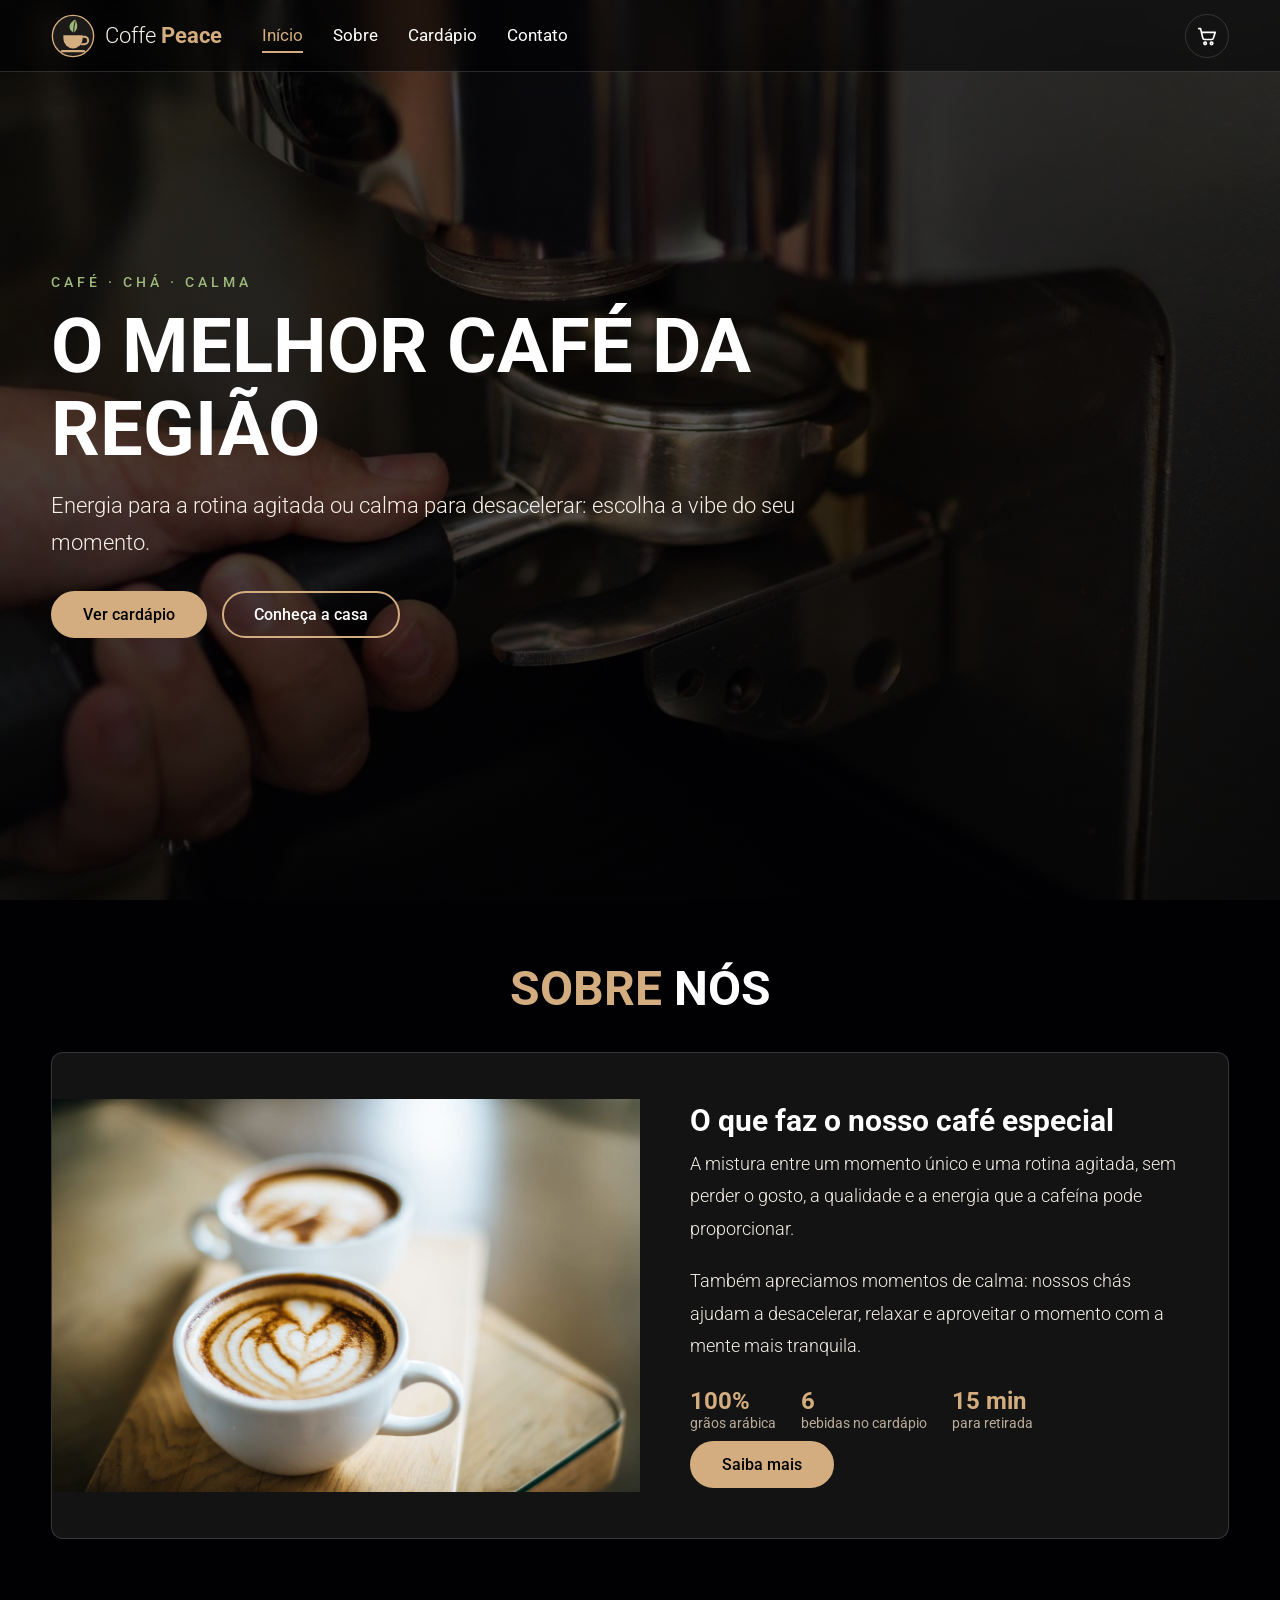
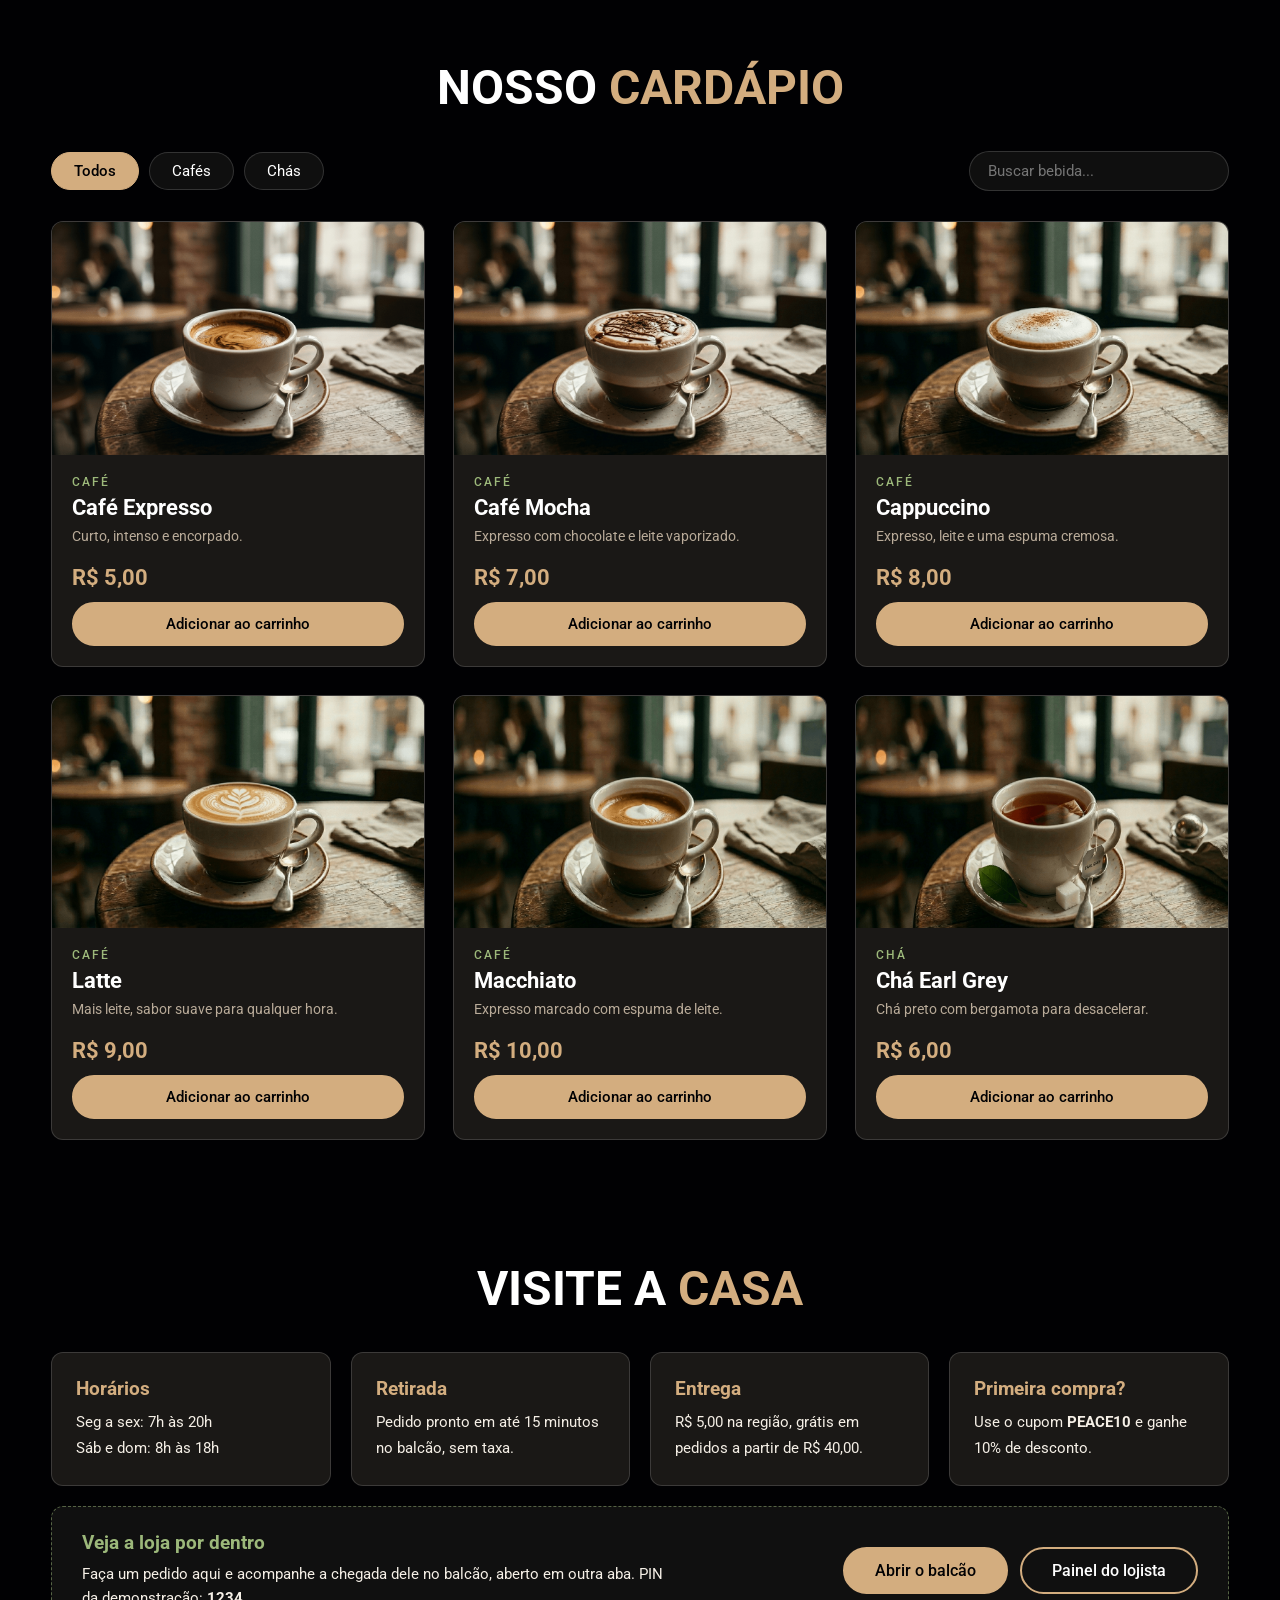
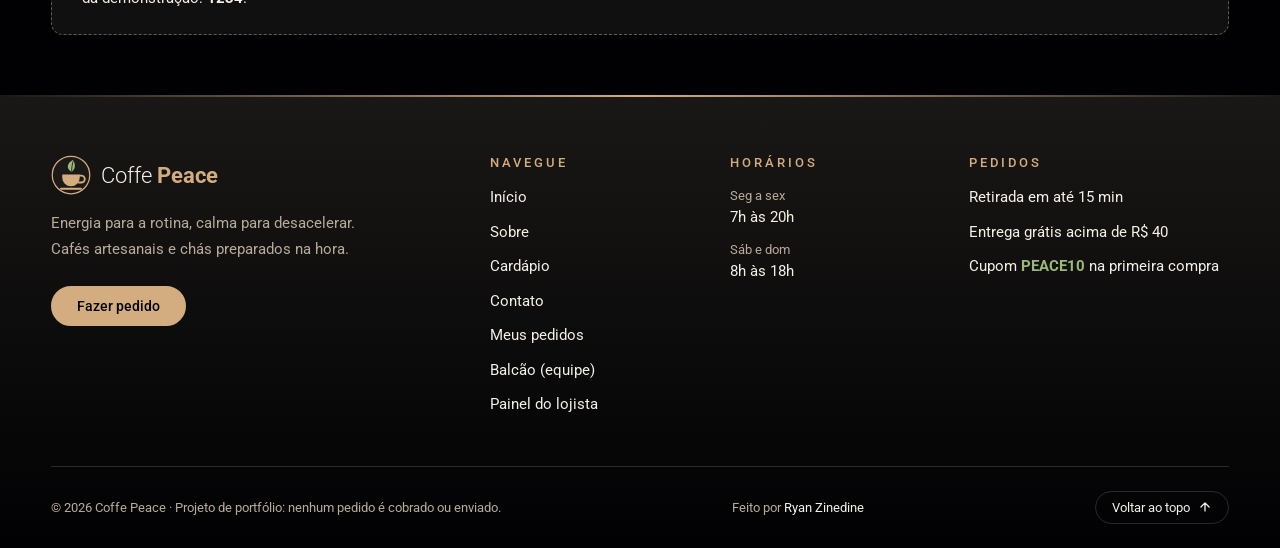
==== commit 4e35e24e: "feat: balcão do funcionário, painel do lojista e acompanhamento do pedido - Camada de dados única (j" ====
--- a/index.html
+++ b/index.html
@@ -139,6 +139,18 @@
                     <p>Use o cupom <strong>PEACE10</strong> e ganhe 10% de desconto.</p>
                 </article>
             </div>
+        
+            <!-- convite para quem visita o portfólio ver o fluxo completo -->
+            <div class="demo-equipe">
+                <div>
+                    <h3>Veja a loja por dentro</h3>
+                    <p>Faça um pedido aqui e acompanhe a chegada dele no balcão, aberto em outra aba. PIN da demonstração: <strong>1234</strong>.</p>
+                </div>
+                <div class="demo-botoes">
+                    <a href="balcao.html" target="_blank" rel="noopener" class="botao-link">Abrir o balcão</a>
+                    <a href="lojista.html" target="_blank" rel="noopener" class="botao-link botao-contorno">Painel do lojista</a>
+                </div>
+            </div>
         </section>
     </main>
 
@@ -158,6 +170,7 @@
         <ul id="lista-carrinho" class="lista-carrinho"></ul>
 
         <div class="carrinho-rodape" id="carrinho-rodape">
+            <div data-etapa="carrinho">
             <form class="cupom" id="form-cupom">
                 <label for="cupom" class="sr-only">Cupom de desconto</label>
                 <input id="cupom" type="text" placeholder="Cupom de desconto" autocomplete="off">
@@ -169,6 +182,7 @@
                 <label><input type="radio" name="entrega" value="retirada" checked> Retirar no balcão</label>
                 <label><input type="radio" name="entrega" value="entrega"> Entrega</label>
             </fieldset>
+            </div>
 
             <dl class="resumo">
                 <div><dt>Subtotal</dt><dd id="subtotal">R$ 0,00</dd></div>
@@ -177,8 +191,19 @@
                 <div class="resumo-total"><dt>Total</dt><dd id="total">R$ 0,00</dd></div>
             </dl>
 
-            <button id="finalizar-compra" class="botao-principal">Finalizar pedido</button>
-            <button id="limpar-carrinho" class="botao-texto">Esvaziar carrinho</button>
+            <div data-etapa="carrinho">
+                <button id="finalizar-compra" class="botao-principal">Finalizar pedido</button>
+                <button id="limpar-carrinho" class="botao-texto">Esvaziar carrinho</button>
+            </div>
+
+            <form id="form-checkout" class="checkout" hidden>
+                <p class="checkout-aviso">Loja de demonstração: use um nome fictício. Nada é cobrado.</p>
+                <label>Seu nome
+                    <input id="cliente-nome" name="nome" required minlength="2" maxlength="60" autocomplete="off">
+                </label>
+                <button type="submit" id="confirmar-pedido" class="botao-principal">Confirmar pedido</button>
+                <button type="button" id="voltar-carrinho" class="botao-texto">Voltar ao carrinho</button>
+            </form>
         </div>
     </aside>
 
@@ -187,7 +212,8 @@
         <p id="confirmacao-texto"></p>
         <ul id="confirmacao-itens"></ul>
         <p class="confirmacao-total" id="confirmacao-total"></p>
-        <button id="fechar-confirmacao" class="botao-principal">Continuar navegando</button>
+        <a id="acompanhar-pedido" class="botao-link" hidden>Acompanhar pedido</a>
+        <button id="fechar-confirmacao" class="botao-texto">Continuar navegando</button>
     </dialog>
 
     <div id="toast" class="toast" role="status" aria-live="polite"></div>
@@ -209,6 +235,9 @@
                 <a href="#sobre">Sobre</a>
                 <a href="#cardapio">Cardápio</a>
                 <a href="#contato">Contato</a>
+                <a href="pedido.html">Meus pedidos</a>
+                <a href="balcao.html">Balcão (equipe)</a>
+                <a href="lojista.html">Painel do lojista</a>
             </nav>
 
             <div class="rodape-coluna">
@@ -237,7 +266,7 @@
     <!-- CartBoost.AI: para testar, troque o src pela URL onde o pixel.js estiver servido e descomente -->
     <!-- <script defer src="http://localhost:5000/pixel.js" data-debug="true" data-store="0199ef7e-9143-4021-8408-639758805b31"></script> -->
 
-    <script src="script.js"></script>
+    <script type="module" src="script.js"></script>
 </body>
 
 </html>
--- a/style.css
+++ b/style.css
@@ -1,5 +1,8 @@
 :root {
-  font-size: 10px;
+  /* Base de 10px que cresce em monitores grandes: tudo em rem acompanha a tela */
+  font-size: clamp(10px, 0.35vw + 5px, 15px);
+  --largura: 1800px;
+  --margem: clamp(2rem, 4vw, 8rem);
   --main-color: #d3ad7f;
   --main-escuro: #b8925f;
   --verde: #9cb87a;
@@ -75,9 +78,9 @@
 }
 
 section {
-  padding: 6rem 2rem;
+  padding: 6rem var(--margem);
   margin: 0 auto;
-  max-width: 1200px;
+  max-width: var(--largura);
 }
 
 section h2 {
@@ -111,10 +114,10 @@
 }
 
 .header-conteudo {
-  max-width: 1200px;
+  max-width: var(--largura);
   height: 100%;
   margin: 0 auto;
-  padding: 0 2rem;
+  padding: 0 var(--margem);
   display: flex;
   align-items: center;
   gap: 4rem;
@@ -431,6 +434,50 @@
   gap: 2rem;
 }
 
+/* 6 produtos fecham 2 linhas de 3 no desktop */
+@media (min-width: 1100px) {
+  .produtos {
+    grid-template-columns: repeat(3, 1fr);
+    gap: 2.8rem;
+  }
+
+  section h2 {
+    font-size: 4.8rem;
+  }
+
+  section.caixa-principal > div {
+    max-width: 80rem;
+  }
+
+  section.caixa-principal h1 {
+    font-size: 7.6rem;
+  }
+
+  section.caixa-principal p:not(.selo) {
+    font-size: 2.2rem;
+  }
+
+  header nav a {
+    font-size: 1.7rem;
+  }
+
+  article.produto h3 {
+    font-size: 2.6rem;
+  }
+
+  .descricao {
+    font-size: 1.6rem;
+  }
+
+  .sobre-texto {
+    padding: 5rem;
+  }
+
+  .sobre-texto p {
+    font-size: 1.8rem;
+  }
+}
+
 article.produto {
   display: flex;
   flex-direction: column;
@@ -448,7 +495,7 @@
 
 article.produto img {
   width: 100%;
-  height: 20rem;
+  aspect-ratio: 16 / 10;
   object-fit: cover;
   background-color: var(--black);
 }
@@ -552,6 +599,41 @@
   color: var(--creme);
 }
 
+.demo-equipe {
+  display: flex;
+  flex-wrap: wrap;
+  justify-content: space-between;
+  align-items: center;
+  gap: 2rem;
+  margin-top: 2rem;
+  padding: 2.4rem 3rem;
+  border: 0.1rem dashed rgba(156, 184, 122, 0.5);
+  border-radius: var(--raio);
+  background-color: rgba(19, 19, 19, 0.85);
+}
+
+.demo-equipe h3 {
+  color: var(--verde);
+  font-size: 1.9rem;
+  margin-bottom: 0.8rem;
+}
+
+.demo-equipe p {
+  max-width: 60rem;
+  font-size: 1.5rem;
+  line-height: 1.6;
+}
+
+.demo-botoes {
+  display: flex;
+  flex-wrap: wrap;
+  gap: 1.2rem;
+}
+
+.demo-botoes .botao-link {
+  margin-top: 0;
+}
+
 /* ---------- Carrinho lateral ---------- */
 .fundo-escuro {
   position: fixed;
@@ -778,6 +860,75 @@
 .carrinho-rodape .botao-texto {
   display: block;
   margin: 1.2rem auto 0;
+}
+
+/* ---------- Checkout ---------- */
+.checkout {
+  display: flex;
+  flex-direction: column;
+  gap: 1.4rem;
+  margin-top: 1.6rem;
+}
+
+.checkout[hidden] {
+  display: none;
+}
+
+.checkout-aviso {
+  padding: 1rem 1.2rem;
+  border-radius: 0.8rem;
+  background-color: rgba(156, 184, 122, 0.12);
+  color: var(--verde);
+  font-size: 1.3rem;
+  line-height: 1.5;
+}
+
+.checkout label {
+  display: flex;
+  flex-direction: column;
+  gap: 0.6rem;
+  font-size: 1.4rem;
+  color: var(--creme);
+}
+
+.checkout label small {
+  color: var(--texto-suave);
+  font-size: inherit;
+}
+
+.checkout input {
+  padding: 1.1rem 1.4rem;
+  border: var(--border);
+  border-radius: 0.8rem;
+  background-color: var(--black);
+  color: #fff;
+  font-size: 1.5rem;
+}
+
+.checkout input:focus {
+  outline: none;
+  border-color: var(--main-color);
+}
+
+.checkout .botao-principal:disabled {
+  opacity: 0.6;
+  cursor: wait;
+}
+
+[data-etapa="carrinho"][hidden] {
+  display: none;
+}
+
+/* ---------- Produto esgotado ---------- */
+article.produto.esgotado img {
+  filter: grayscale(1) brightness(0.6);
+}
+
+button.add:disabled {
+  background-color: transparent;
+  border-color: rgba(255, 255, 255, 0.2);
+  color: var(--texto-suave);
+  cursor: not-allowed;
 }
 
 /* ---------- Confirmação do pedido ---------- */
@@ -818,6 +969,15 @@
   font-weight: 700;
   font-size: 1.8rem !important;
   margin-bottom: 2rem;
+}
+
+.confirmacao .botao-link {
+  display: block;
+  margin-bottom: 1.2rem;
+}
+
+.confirmacao .botao-link[hidden] {
+  display: none;
 }
 
 /* ---------- Toast ---------- */
@@ -848,7 +1008,7 @@
 footer {
   position: relative;
   background: linear-gradient(180deg, var(--card) 0%, var(--bg) 100%);
-  padding: 6rem 2rem 0;
+  padding: 6rem var(--margem) 0;
 }
 
 /* Filete dourado que separa o rodapé do vídeo de fundo */
@@ -863,7 +1023,7 @@
 }
 
 .rodape-grade {
-  max-width: 1200px;
+  max-width: calc(var(--largura) - 2 * var(--margem));
   margin: 0 auto;
   display: grid;
   grid-template-columns: 2fr 1fr 1fr 1.3fr;
@@ -927,7 +1087,7 @@
 }
 
 .rodape-base {
-  max-width: 1200px;
+  max-width: calc(var(--largura) - 2 * var(--margem));
   margin: 0 auto;
   padding: 2.4rem 0;
   border-top: var(--border);
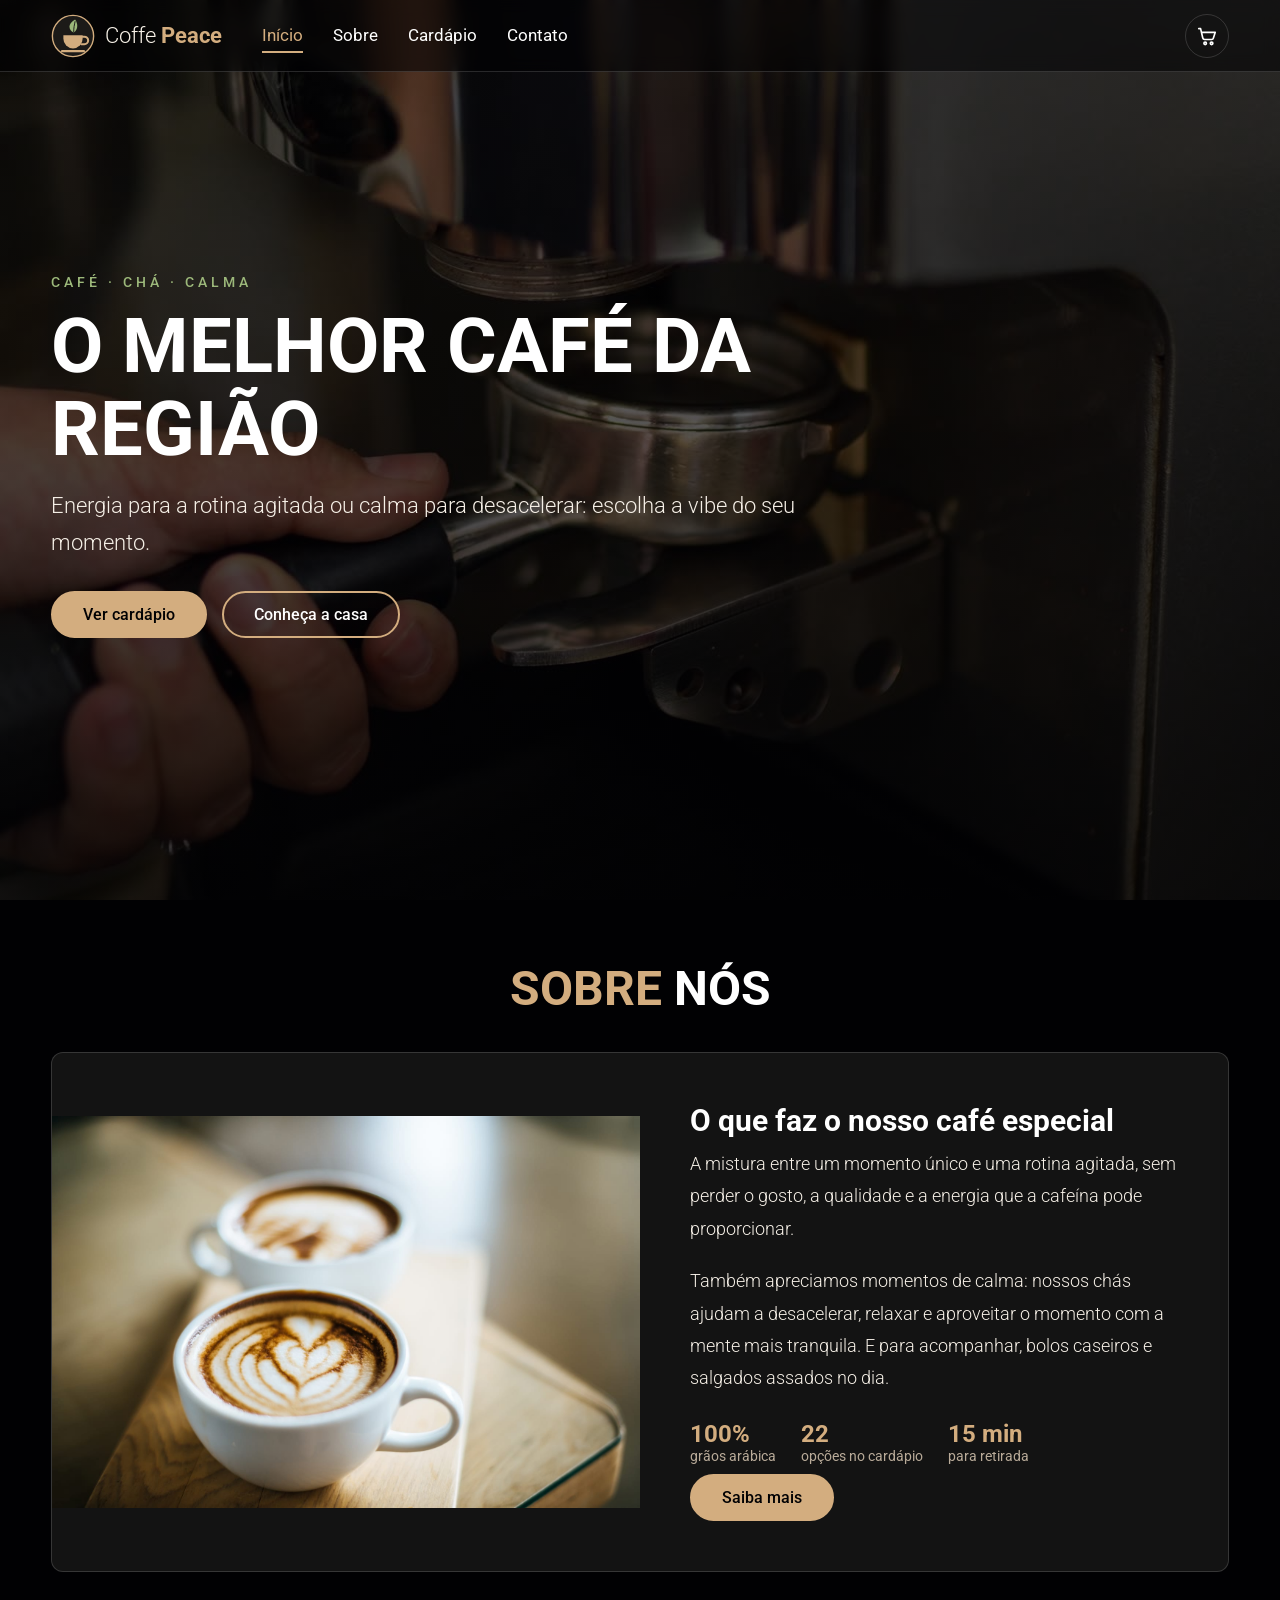
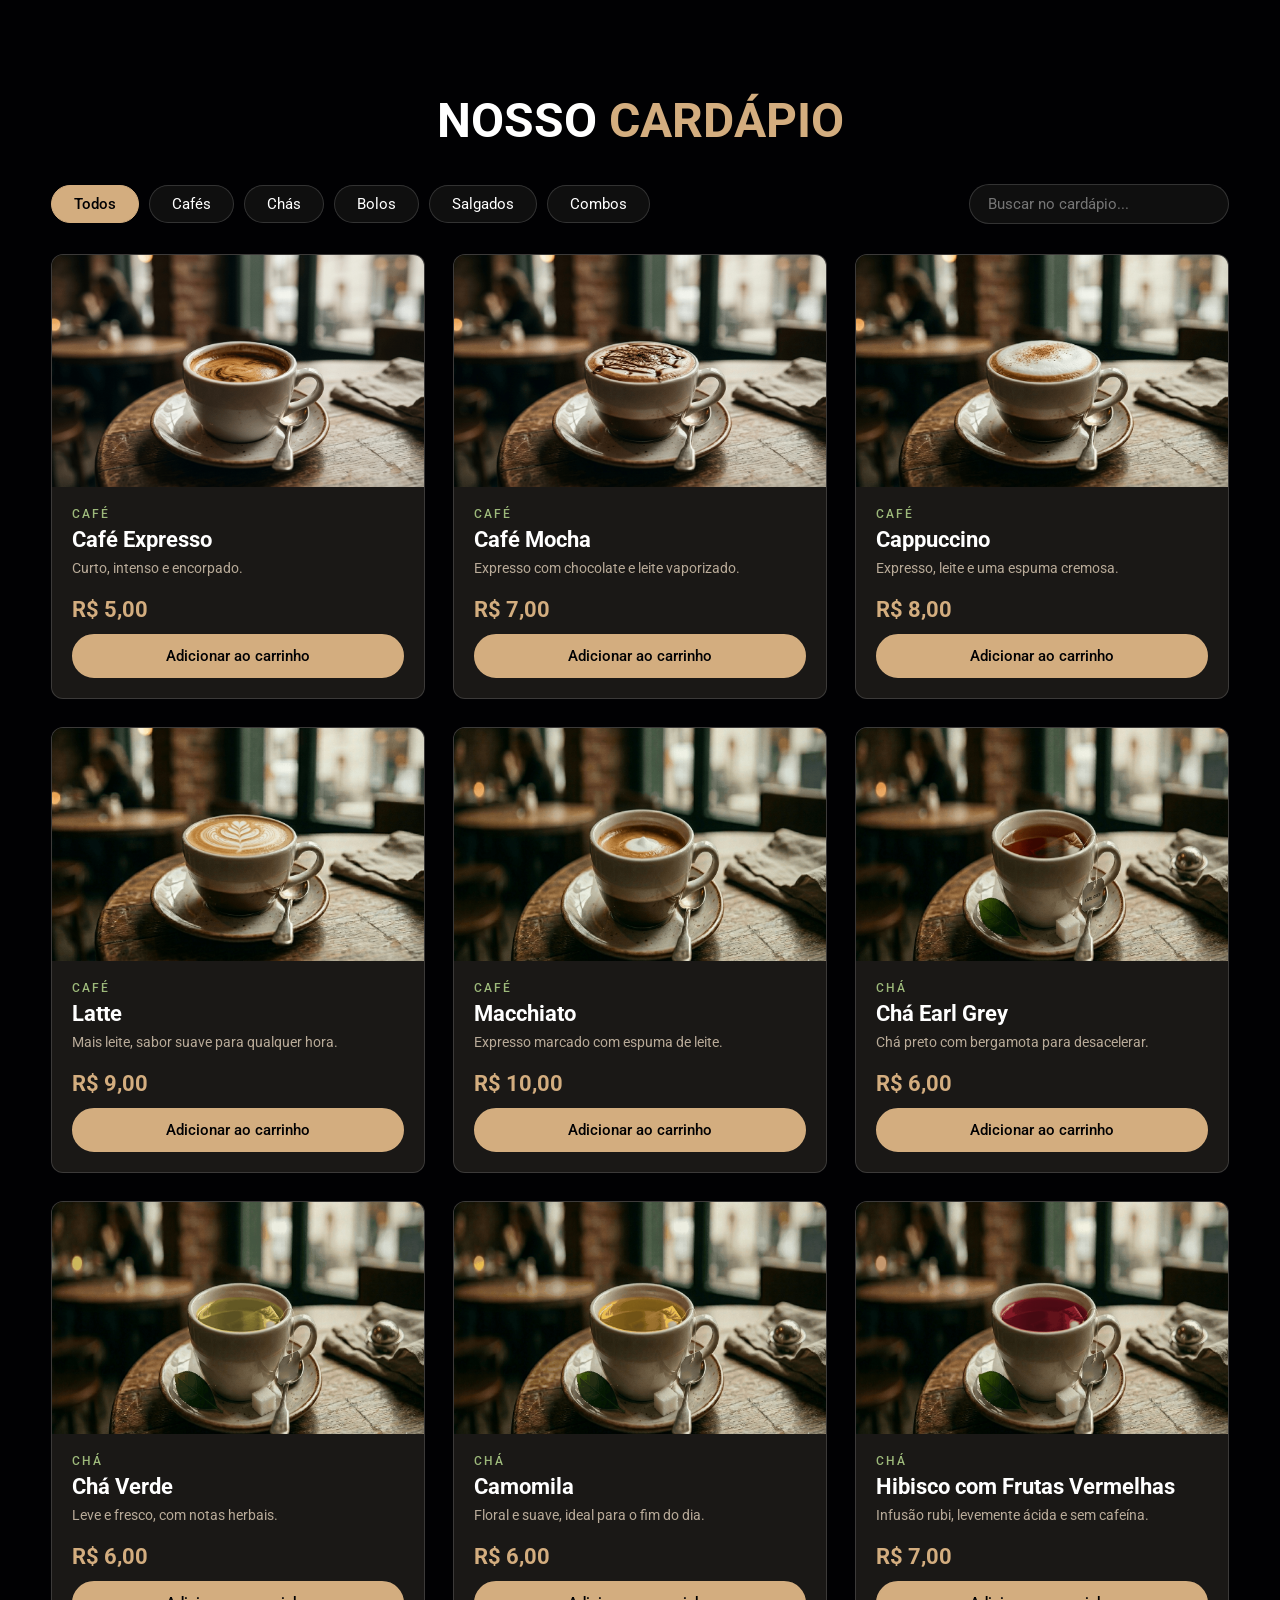
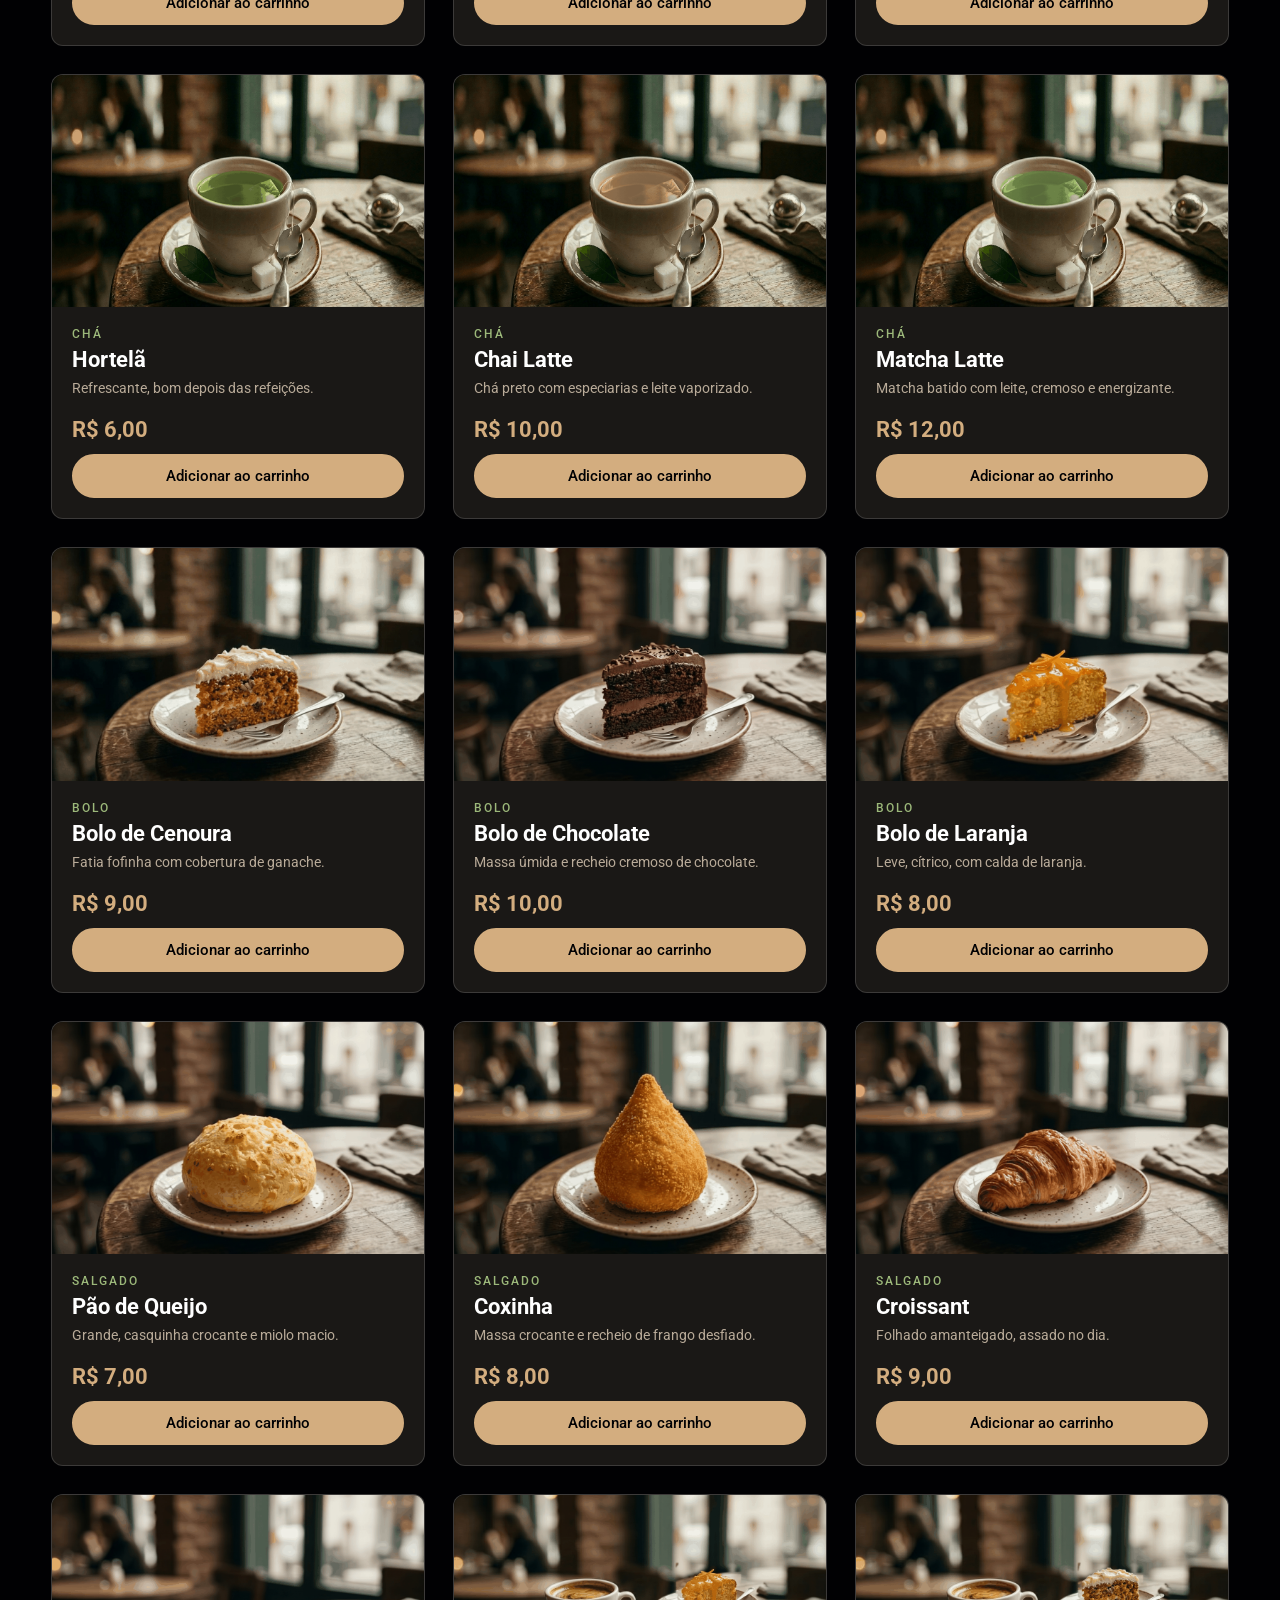
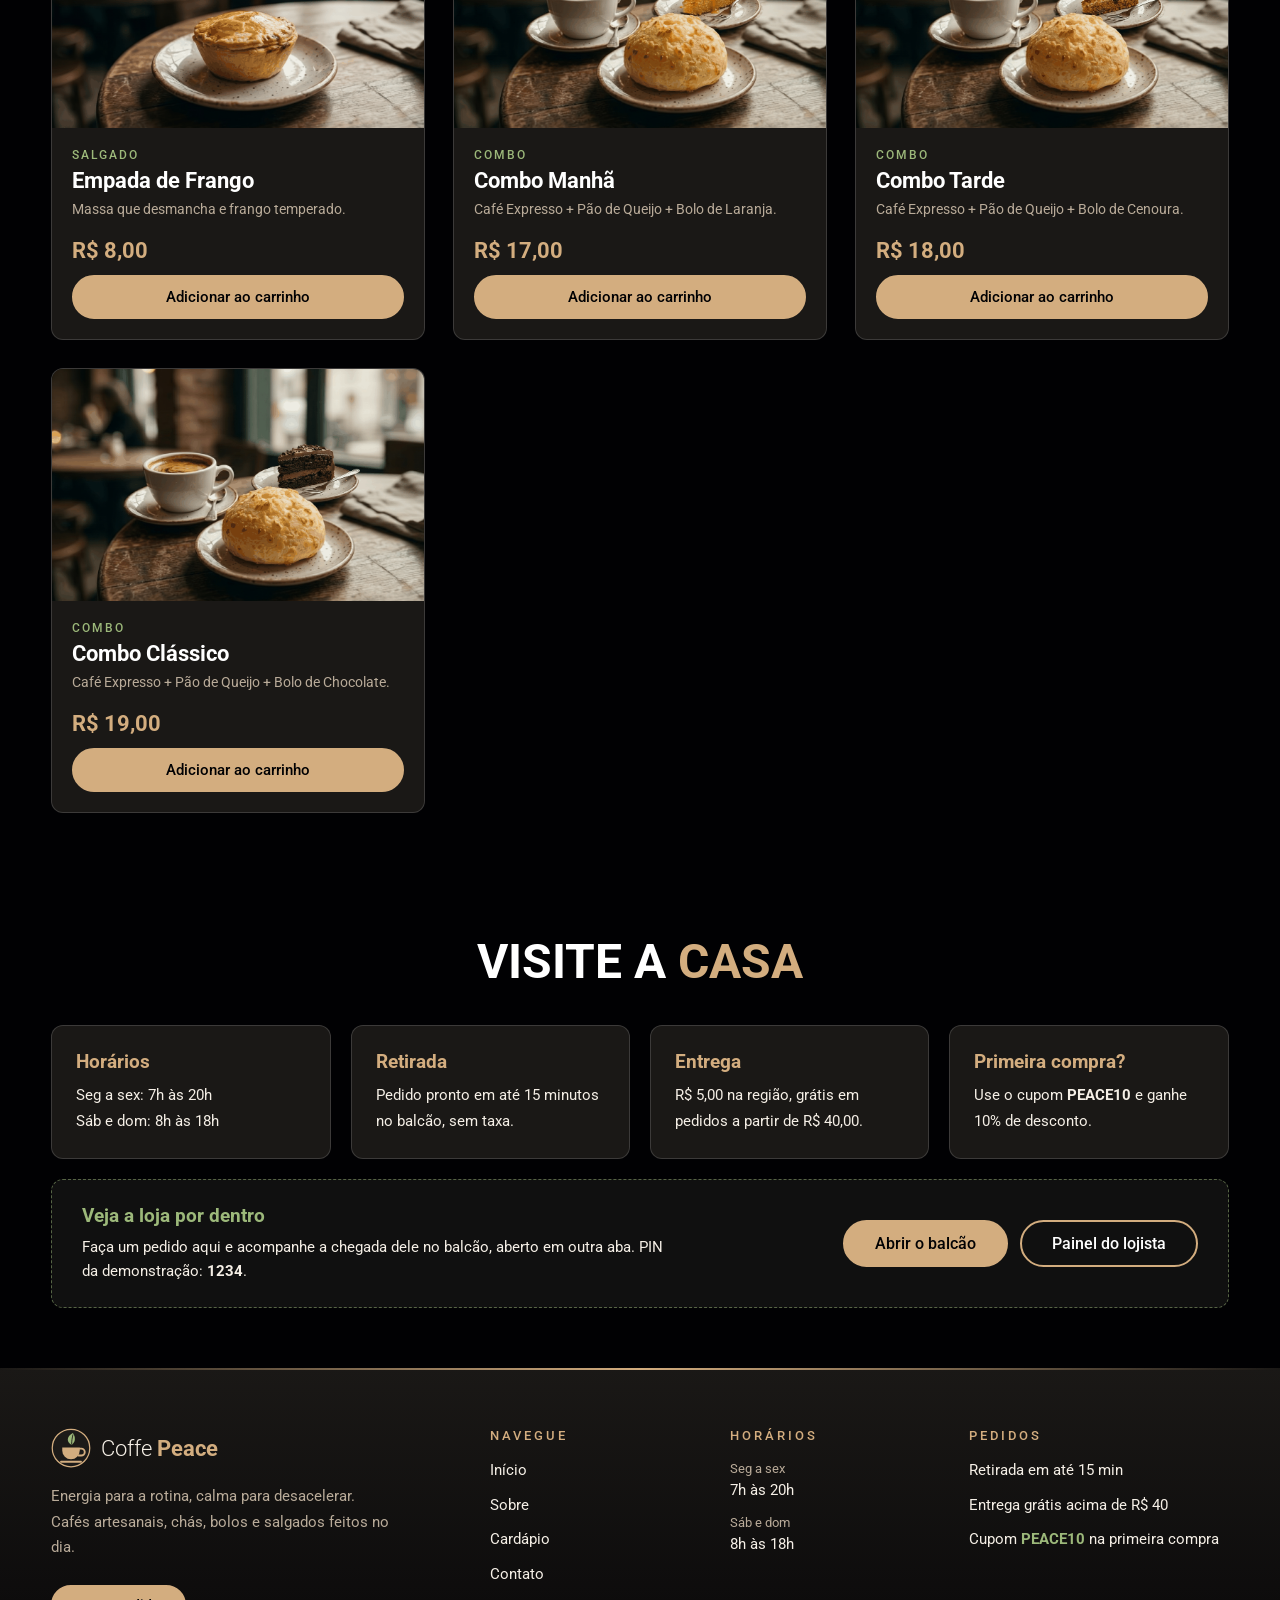
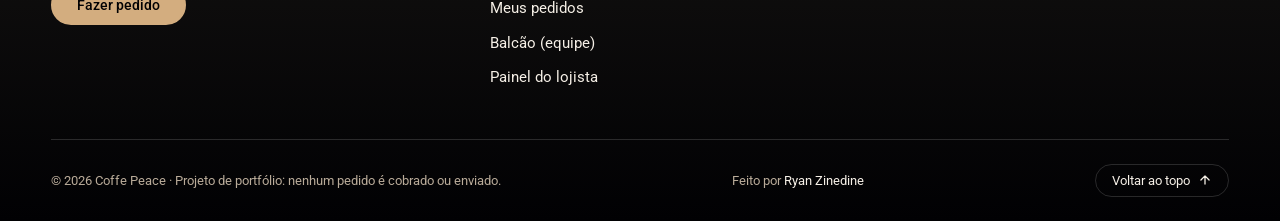
==== commit ee8fb183: "feat: bolos, salgados e combos no cardápio Novas categorias bolo, salgado e combo, com filtros na lo" ====
--- a/index.html
+++ b/index.html
@@ -4,7 +4,7 @@
 <head>
     <meta charset="UTF-8">
     <meta name="viewport" content="width=device-width, initial-scale=1.0">
-    <meta name="description" content="Coffe Peace: cafés artesanais e chás para cada momento do dia. Cardápio com filtro, carrinho com quantidades, cupom e entrega.">
+    <meta name="description" content="Coffe Peace: cafés artesanais, chás, bolos e salgados para cada momento do dia. Cardápio com filtro, carrinho com quantidades, cupom e entrega.">
     <meta name="author" content="Ryan Zinedine">
     <meta name="theme-color" content="#010103">
     <link rel="canonical" href="https://coffe-peace.vercel.app/">
@@ -12,13 +12,13 @@
     <meta property="og:type" content="website">
     <meta property="og:url" content="https://coffe-peace.vercel.app/">
     <meta property="og:title" content="Coffe Peace — Café, chá e calma">
-    <meta property="og:description" content="Cafés artesanais e chás para cada momento do dia. Monte seu pedido no cardápio online.">
+    <meta property="og:description" content="Cafés artesanais, chás, bolos e salgados para cada momento do dia. Monte seu pedido no cardápio online.">
     <meta property="og:image" content="https://coffe-peace.vercel.app/img/og-image.png">
     <meta property="og:locale" content="pt_BR">
 
     <meta name="twitter:card" content="summary_large_image">
     <meta name="twitter:title" content="Coffe Peace — Café, chá e calma">
-    <meta name="twitter:description" content="Cafés artesanais e chás para cada momento do dia. Monte seu pedido no cardápio online.">
+    <meta name="twitter:description" content="Cafés artesanais, chás, bolos e salgados para cada momento do dia. Monte seu pedido no cardápio online.">
     <meta name="twitter:image" content="https://coffe-peace.vercel.app/img/og-image.png">
 
     <link rel="preconnect" href="https://fonts.googleapis.com">
@@ -87,10 +87,10 @@
                 <div class="sobre-texto">
                     <h3>O que faz o nosso café especial</h3>
                     <p>A mistura entre um momento único e uma rotina agitada, sem perder o gosto, a qualidade e a energia que a cafeína pode proporcionar.</p>
-                    <p>Também apreciamos momentos de calma: nossos chás ajudam a desacelerar, relaxar e aproveitar o momento com a mente mais tranquila.</p>
+                    <p>Também apreciamos momentos de calma: nossos chás ajudam a desacelerar, relaxar e aproveitar o momento com a mente mais tranquila. E para acompanhar, bolos caseiros e salgados assados no dia.</p>
                     <ul class="destaques">
                         <li><strong>100%</strong> grãos arábica</li>
-                        <li><strong>6</strong> bebidas no cardápio</li>
+                        <li><strong>22</strong> opções no cardápio</li>
                         <li><strong>15 min</strong> para retirada</li>
                     </ul>
                     <a href="#contato" class="botao-link">Saiba mais</a>
@@ -106,16 +106,19 @@
                     <button class="filtro ativo" data-categoria="todos" aria-pressed="true">Todos</button>
                     <button class="filtro" data-categoria="cafe" aria-pressed="false">Cafés</button>
                     <button class="filtro" data-categoria="cha" aria-pressed="false">Chás</button>
+                    <button class="filtro" data-categoria="bolo" aria-pressed="false">Bolos</button>
+                    <button class="filtro" data-categoria="salgado" aria-pressed="false">Salgados</button>
+                    <button class="filtro" data-categoria="combo" aria-pressed="false">Combos</button>
                 </div>
                 <label class="busca">
                     <span class="sr-only">Buscar no cardápio</span>
-                    <input id="busca" type="search" placeholder="Buscar bebida..." autocomplete="off">
+                    <input id="busca" type="search" placeholder="Buscar no cardápio..." autocomplete="off">
                 </label>
             </div>
 
             <!-- cards gerados pelo script.js a partir da lista PRODUTOS -->
             <div class="produtos" id="produtos"></div>
-            <p class="sem-resultado" id="sem-resultado" hidden>Nenhuma bebida encontrada.</p>
+            <p class="sem-resultado" id="sem-resultado" hidden>Nada encontrado com essa busca.</p>
         </section>
 
         <section class="contato" id="contato">
@@ -225,7 +228,7 @@
                     <img src="img/icone.svg" alt="" width="40" height="40">
                     <span>Coffe <strong>Peace</strong></span>
                 </a>
-                <p>Energia para a rotina, calma para desacelerar. Cafés artesanais e chás preparados na hora.</p>
+                <p>Energia para a rotina, calma para desacelerar. Cafés artesanais, chás, bolos e salgados feitos no dia.</p>
                 <a href="#cardapio" class="botao-link">Fazer pedido</a>
             </div>
 
--- a/style.css
+++ b/style.css
@@ -389,6 +389,7 @@
 
 .filtros {
   display: flex;
+  flex-wrap: wrap;
   gap: 1rem;
 }
 
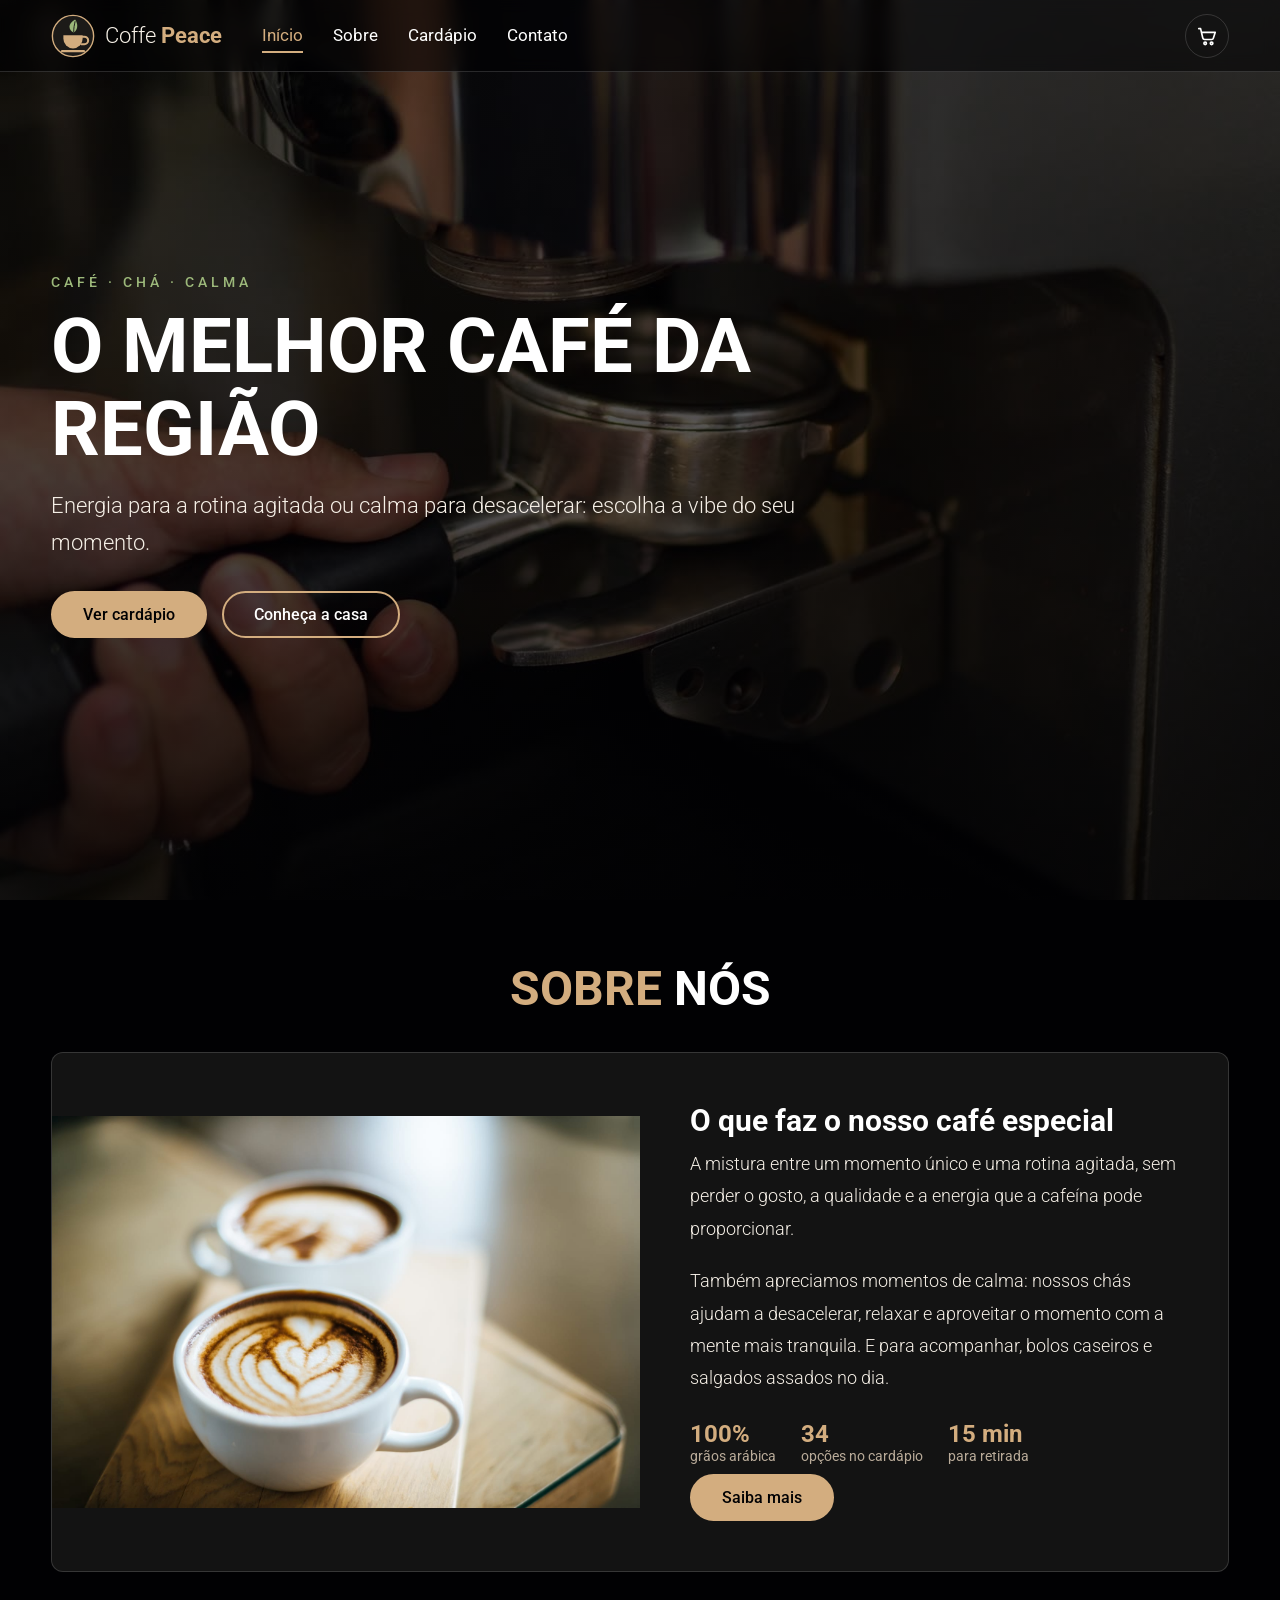
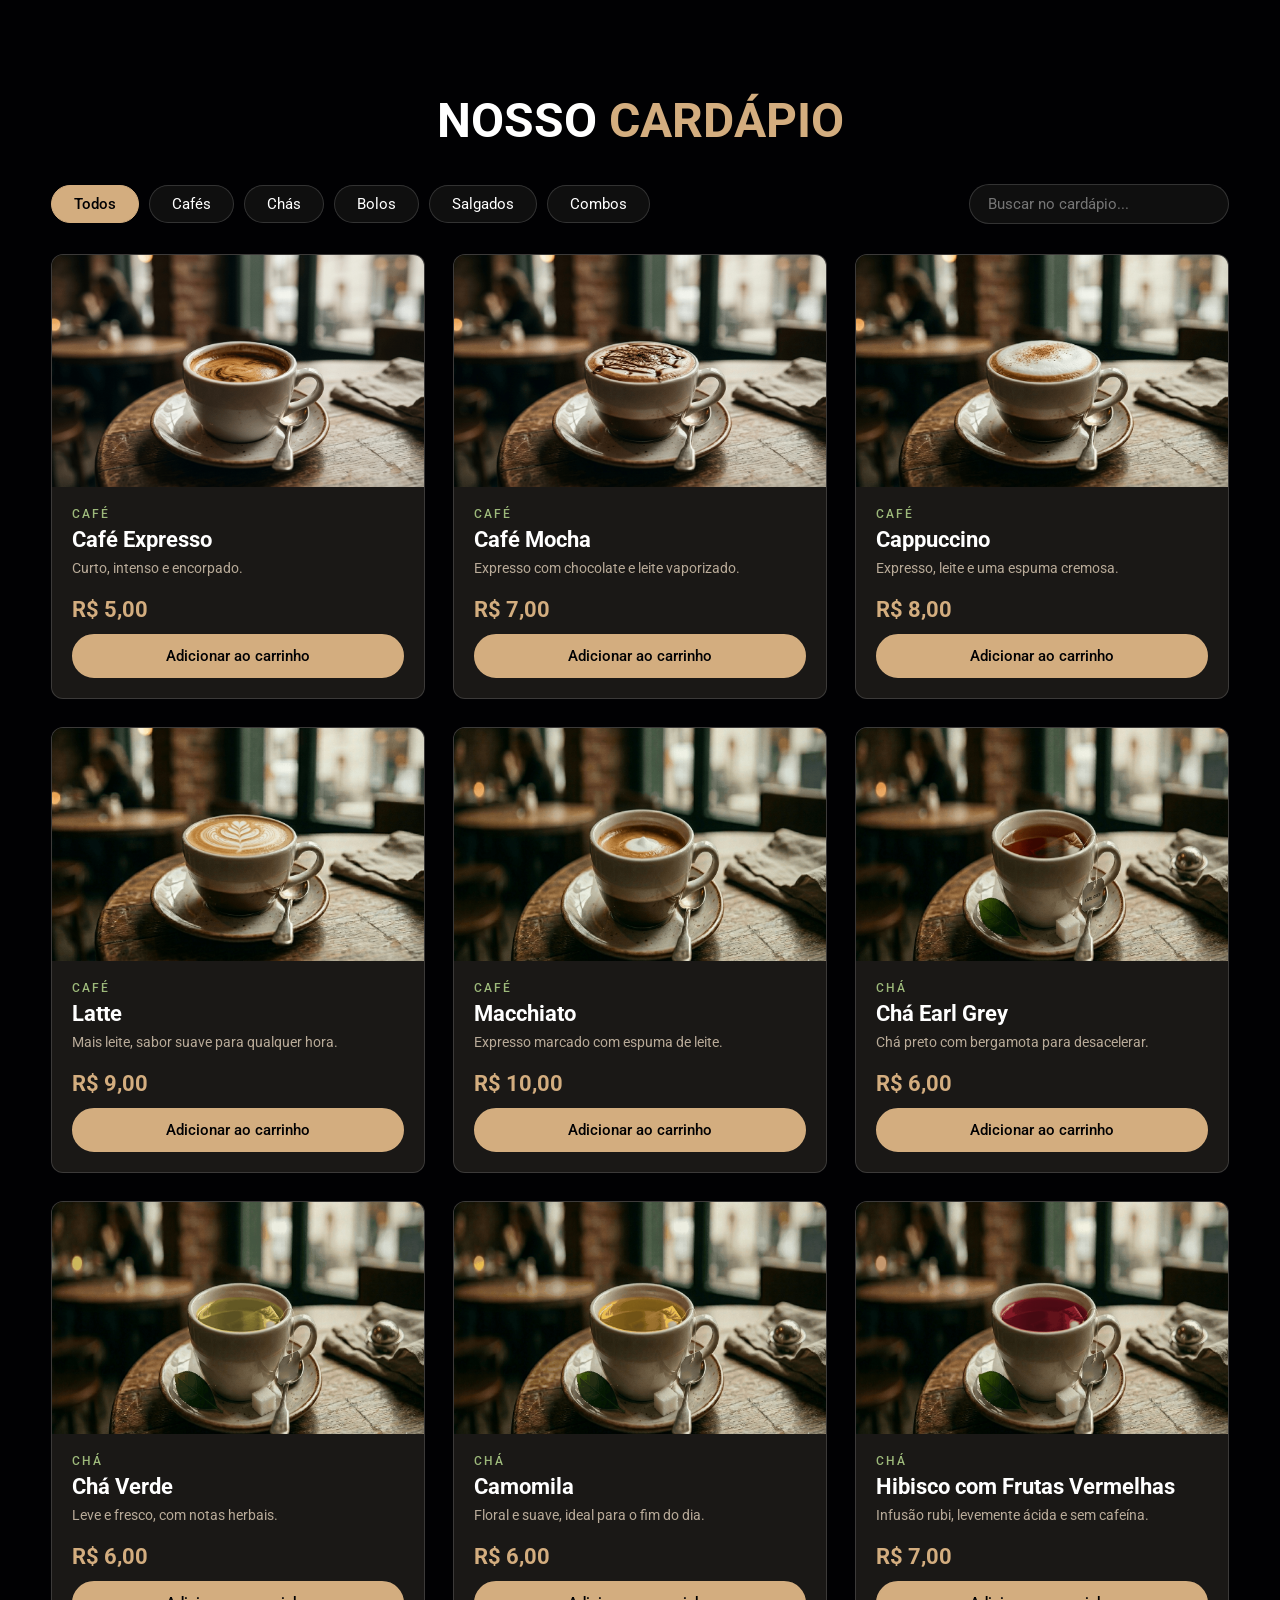
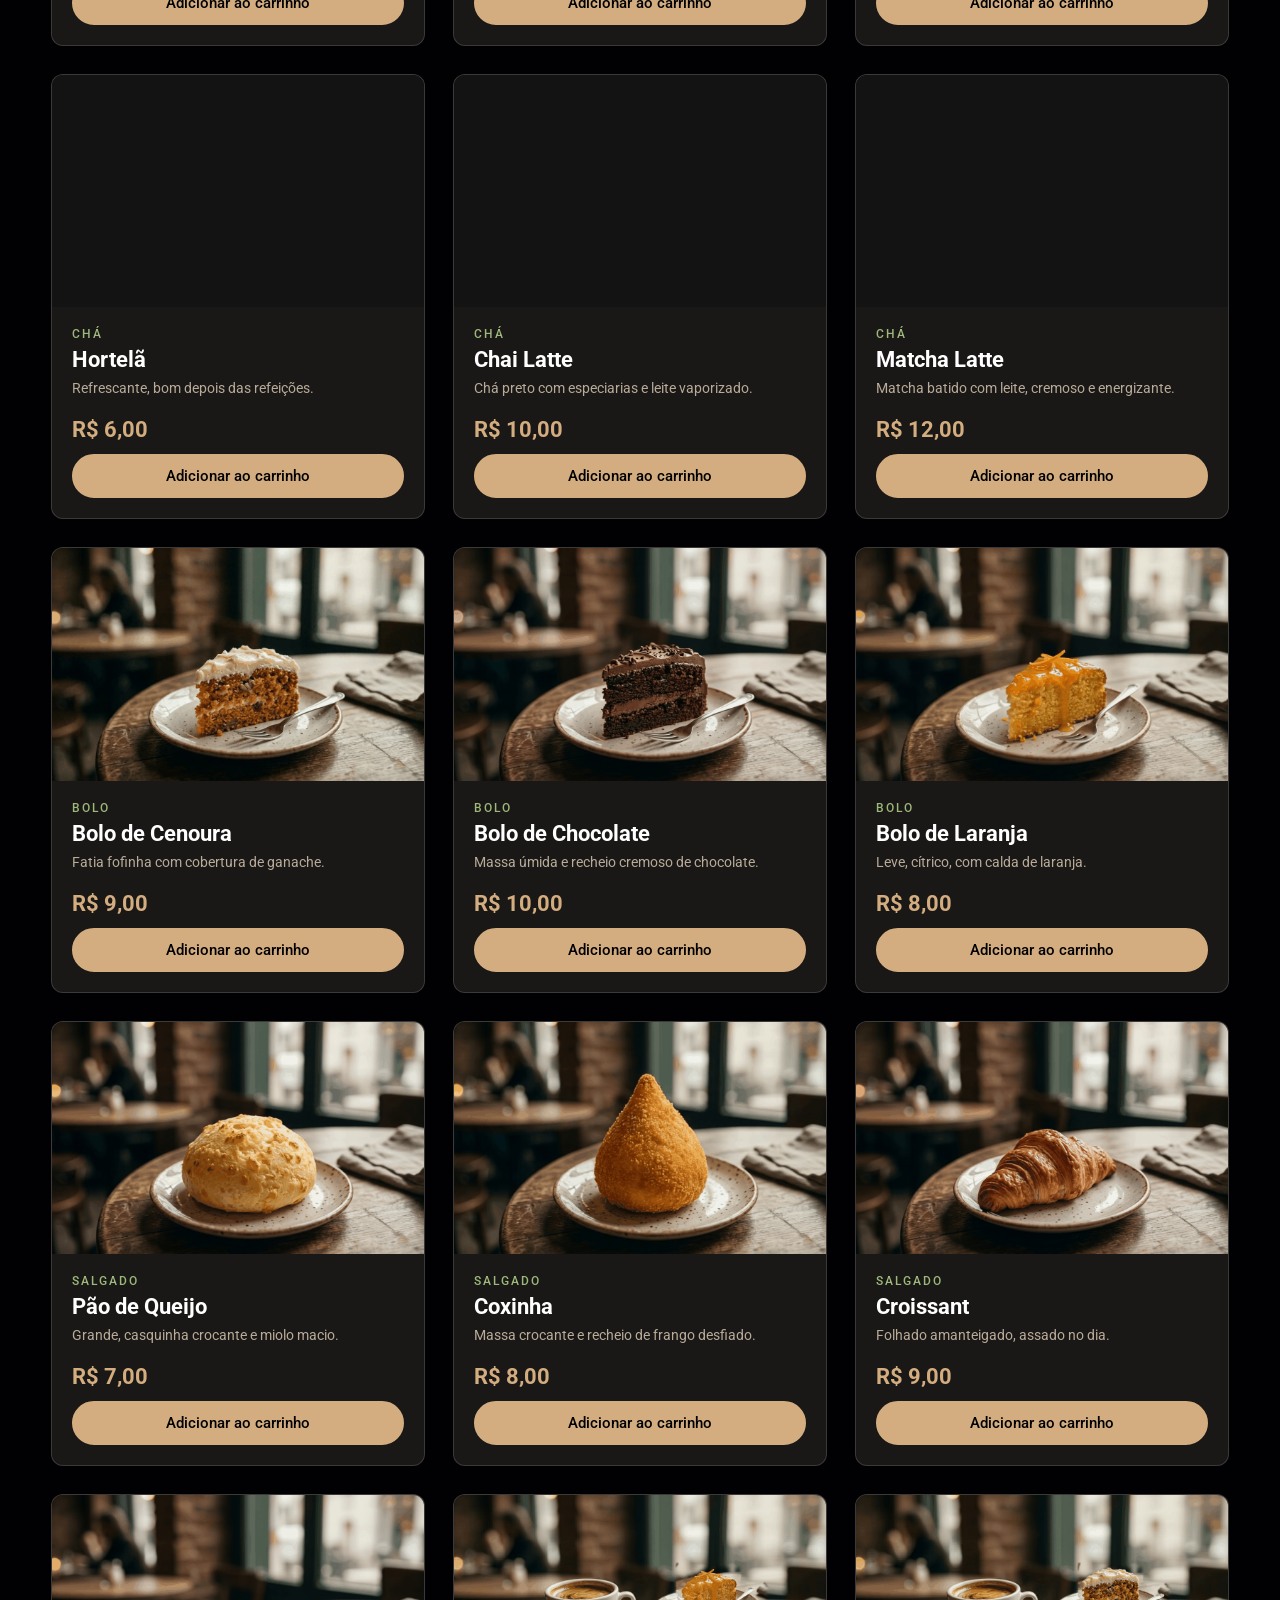
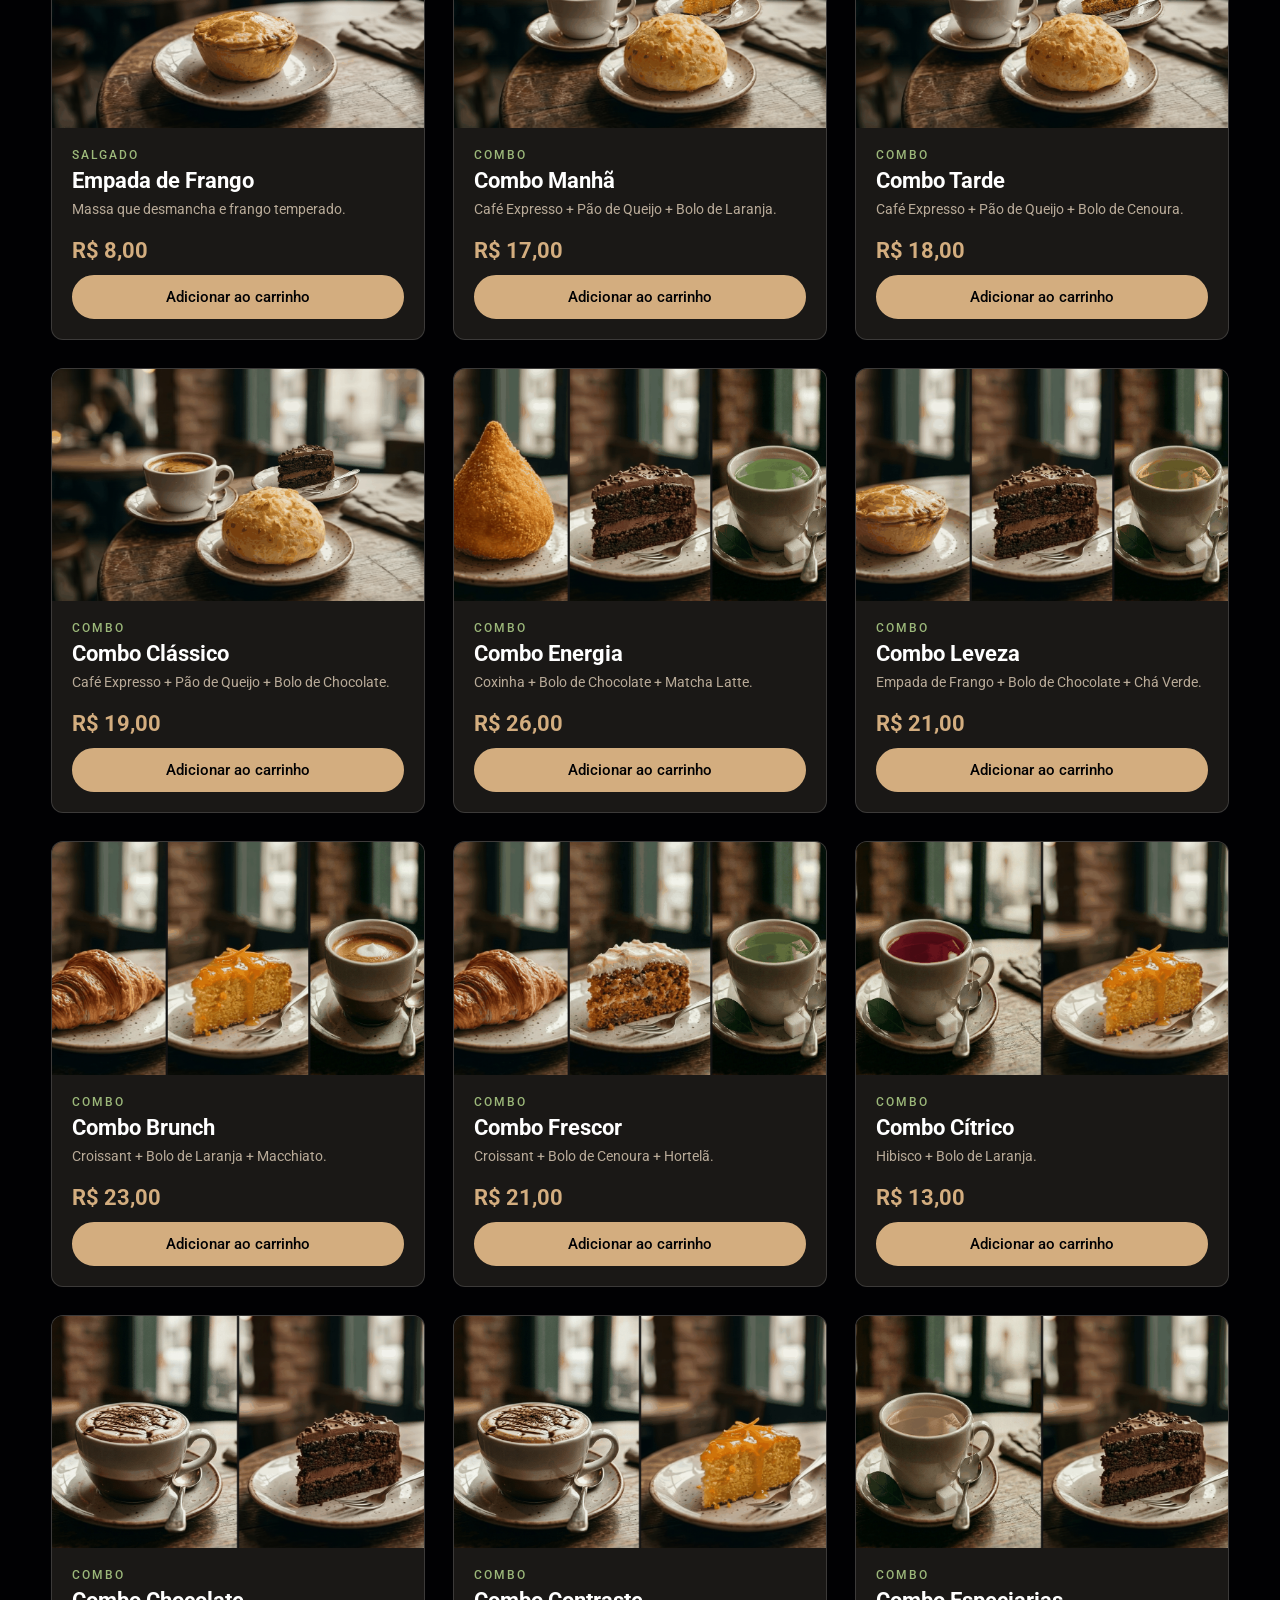
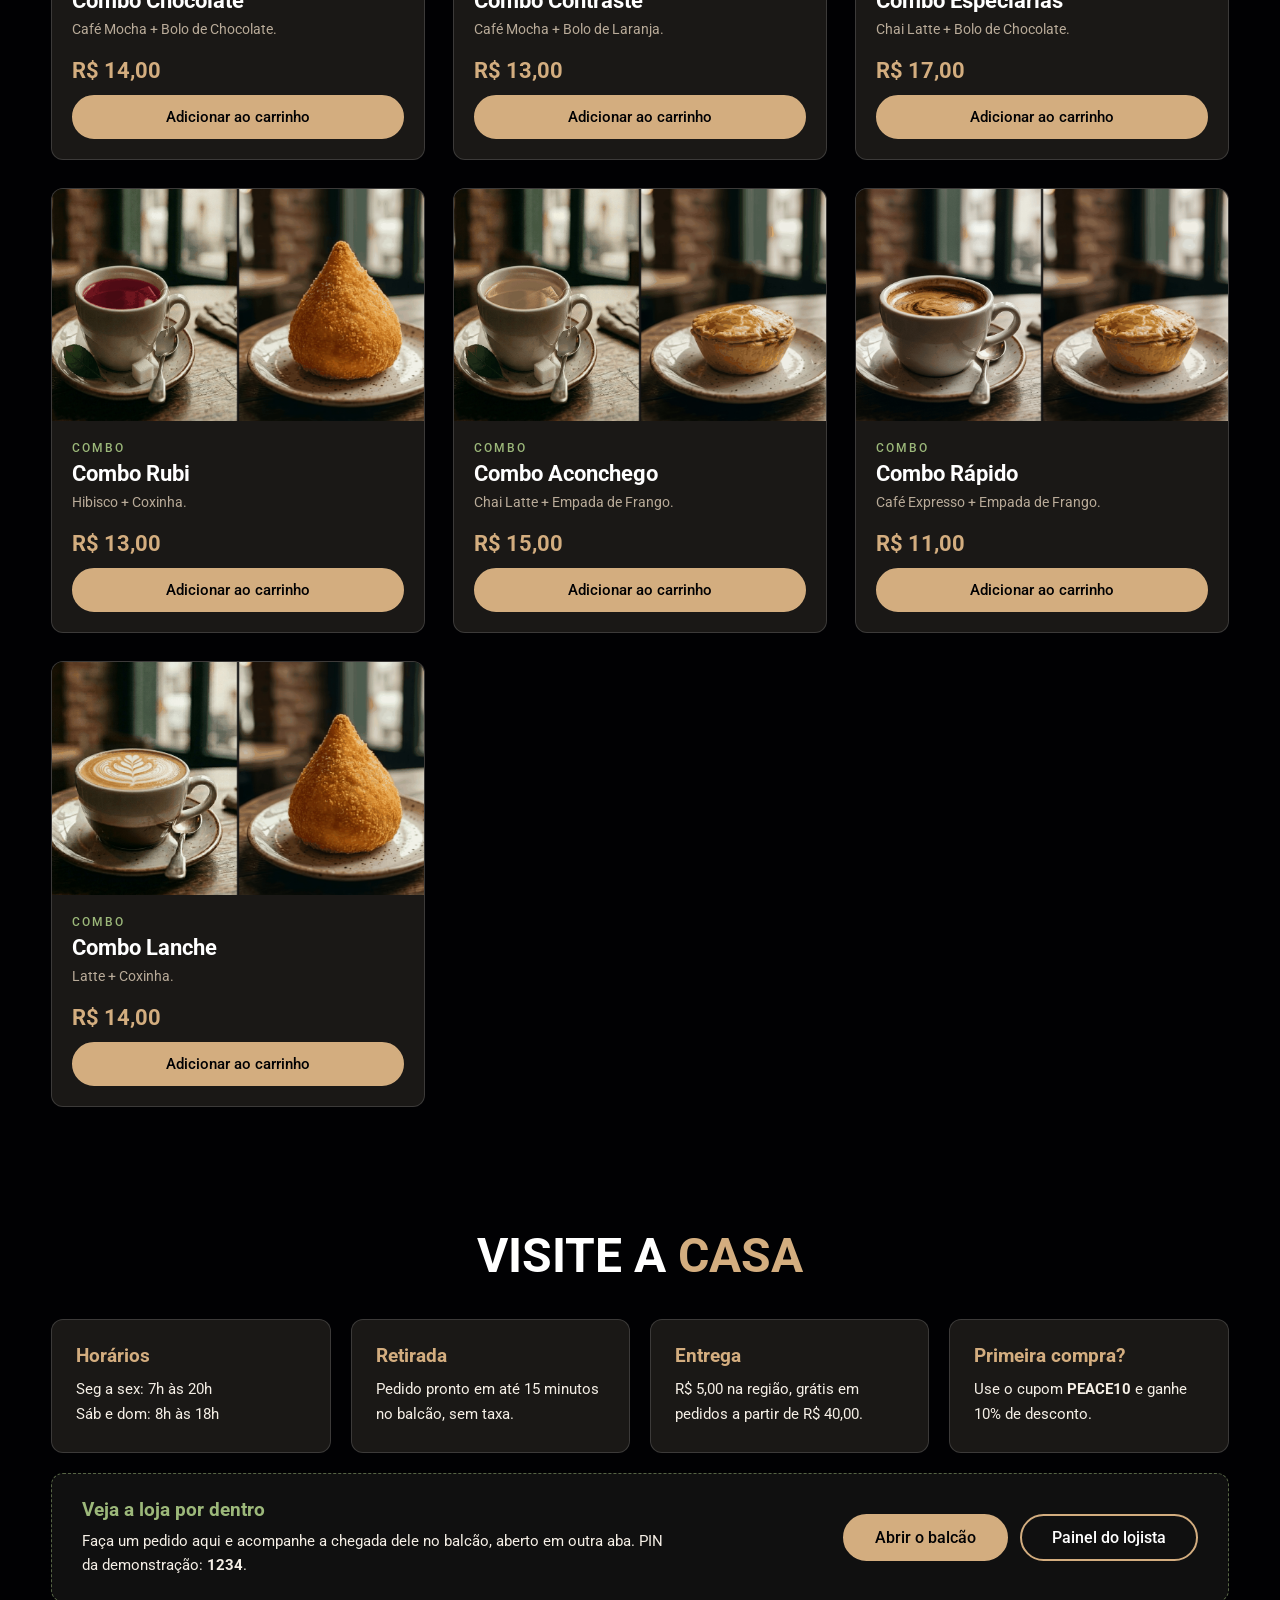
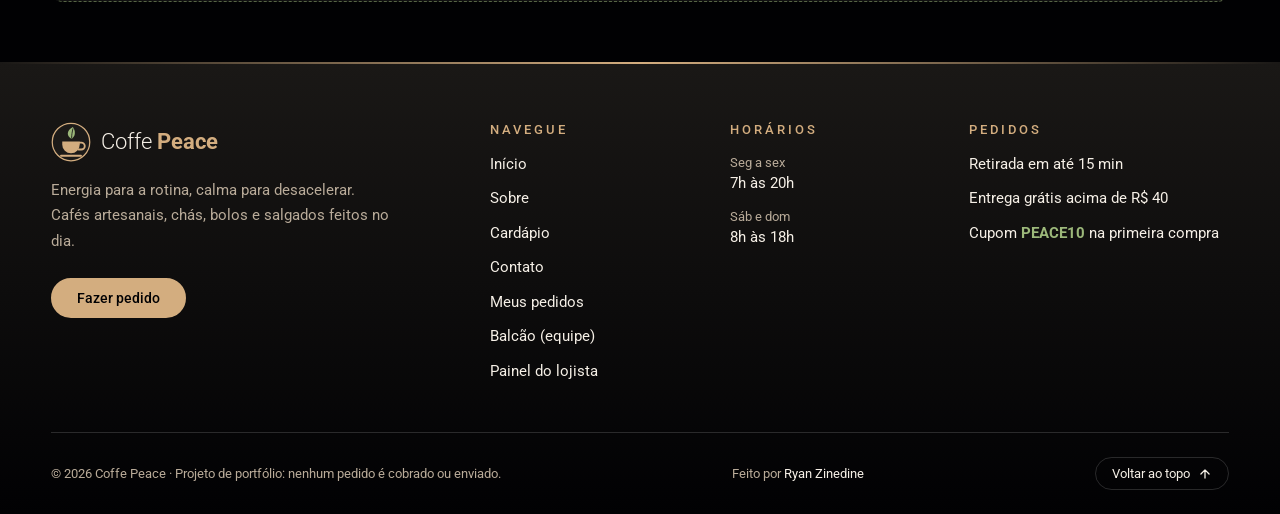
==== commit c2366e7c: "feat: 12 combos sorteados no cardápio Combos de salgado + bolo + bebida, bebida + bolo e bebida + sa" ====
--- a/index.html
+++ b/index.html
@@ -90,7 +90,7 @@
                     <p>Também apreciamos momentos de calma: nossos chás ajudam a desacelerar, relaxar e aproveitar o momento com a mente mais tranquila. E para acompanhar, bolos caseiros e salgados assados no dia.</p>
                     <ul class="destaques">
                         <li><strong>100%</strong> grãos arábica</li>
-                        <li><strong>22</strong> opções no cardápio</li>
+                        <li><strong>34</strong> opções no cardápio</li>
                         <li><strong>15 min</strong> para retirada</li>
                     </ul>
                     <a href="#contato" class="botao-link">Saiba mais</a>
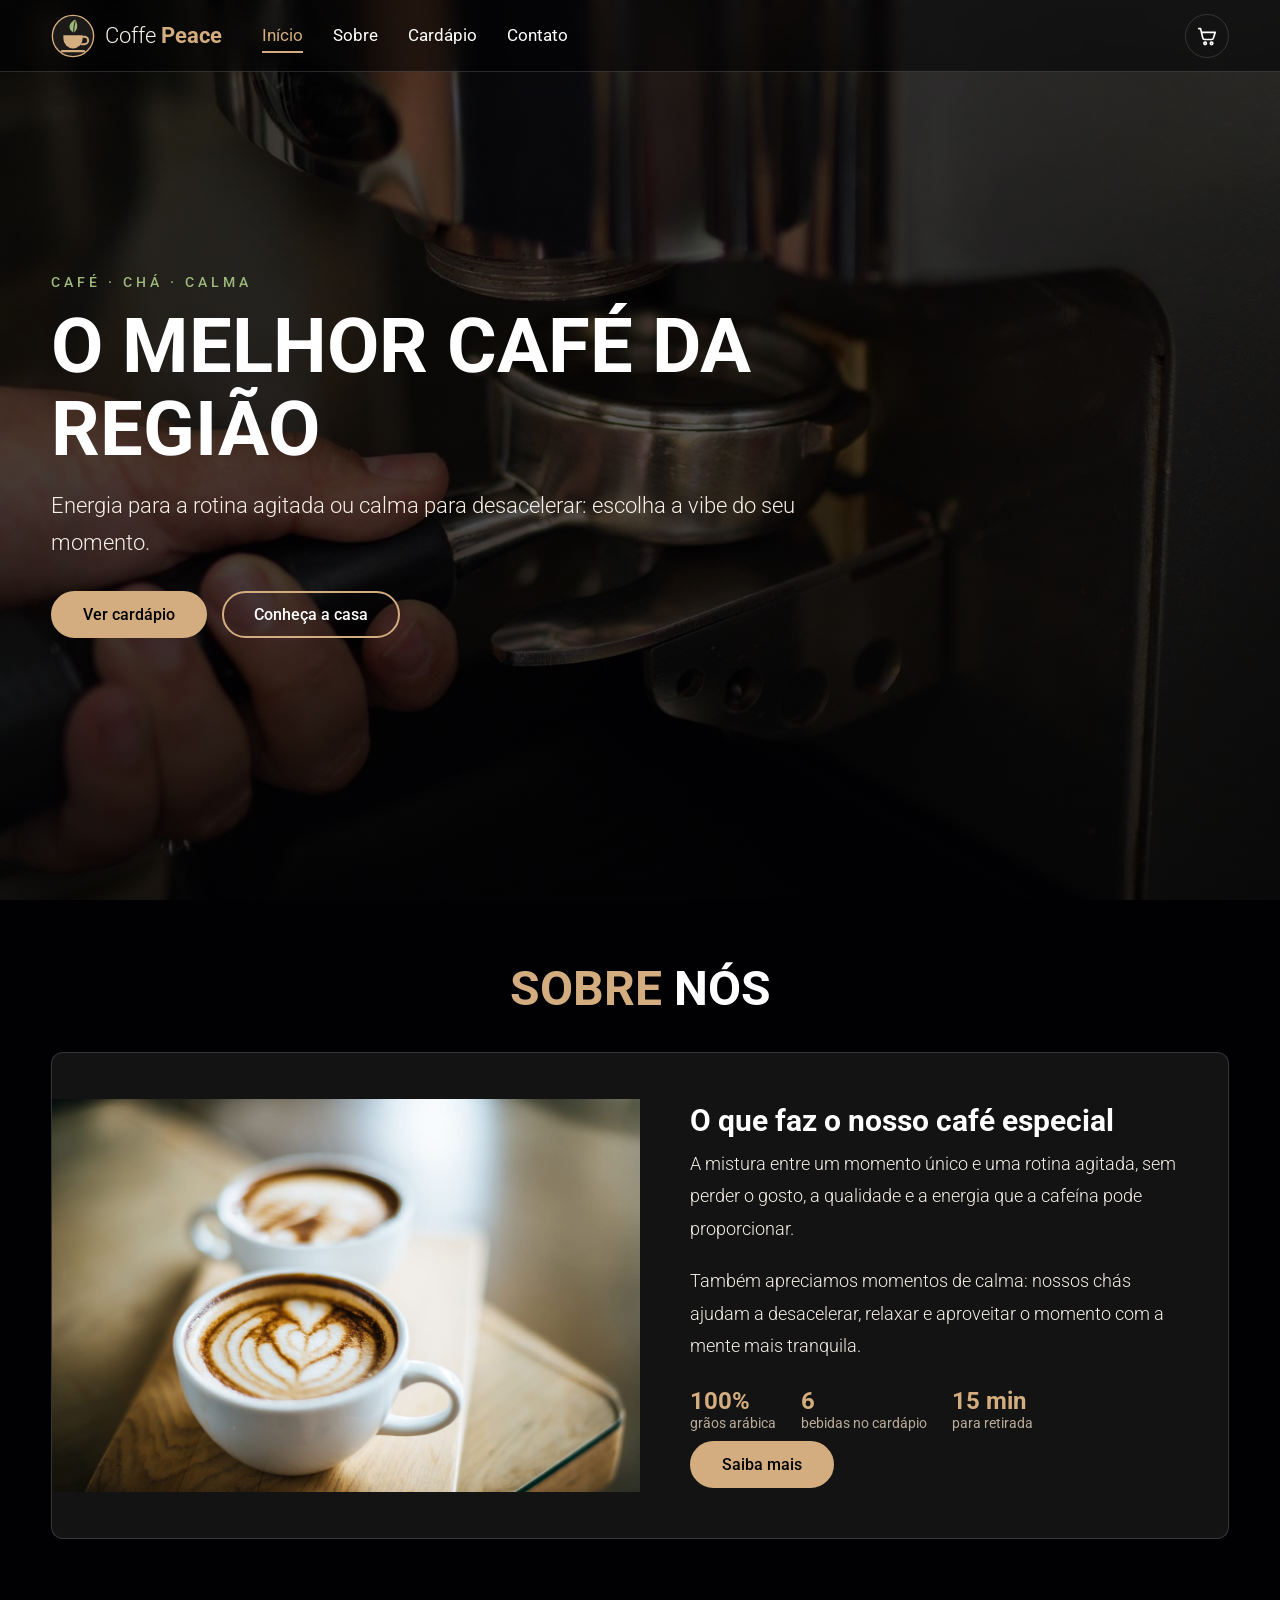
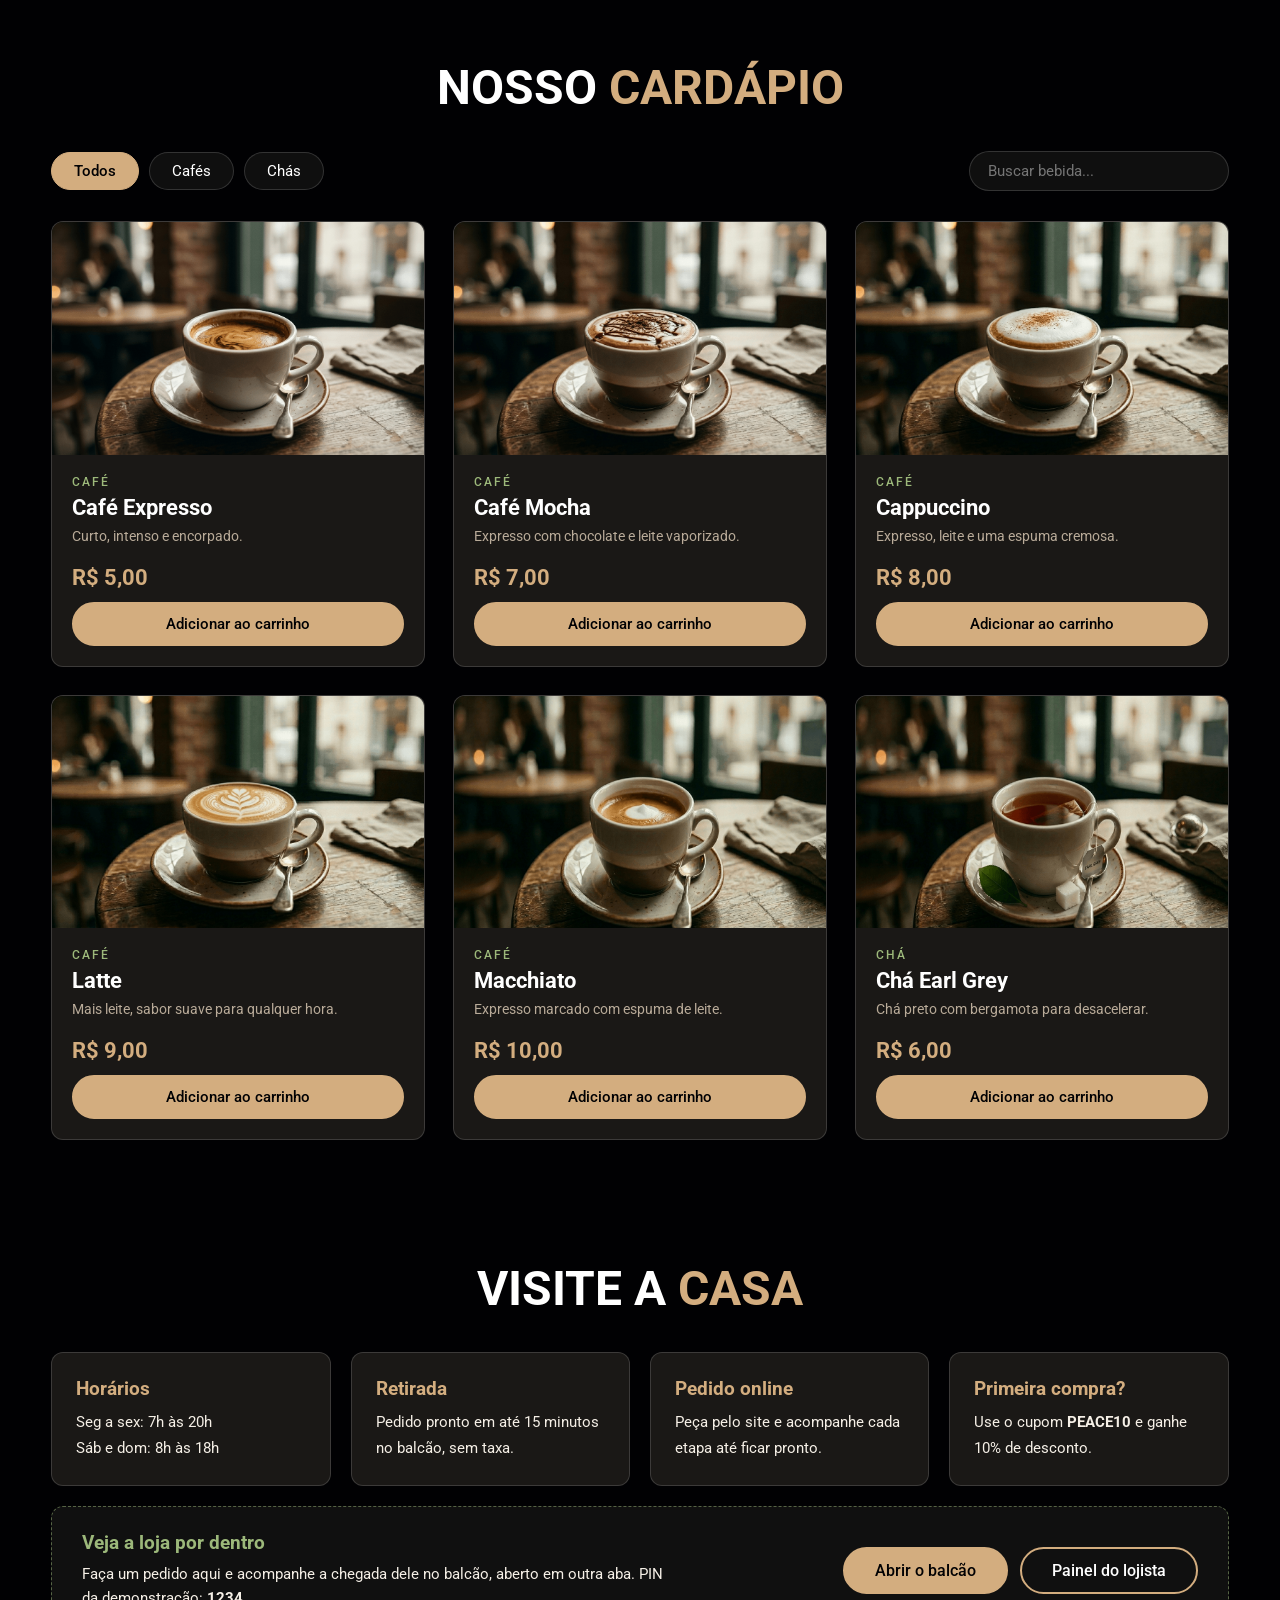
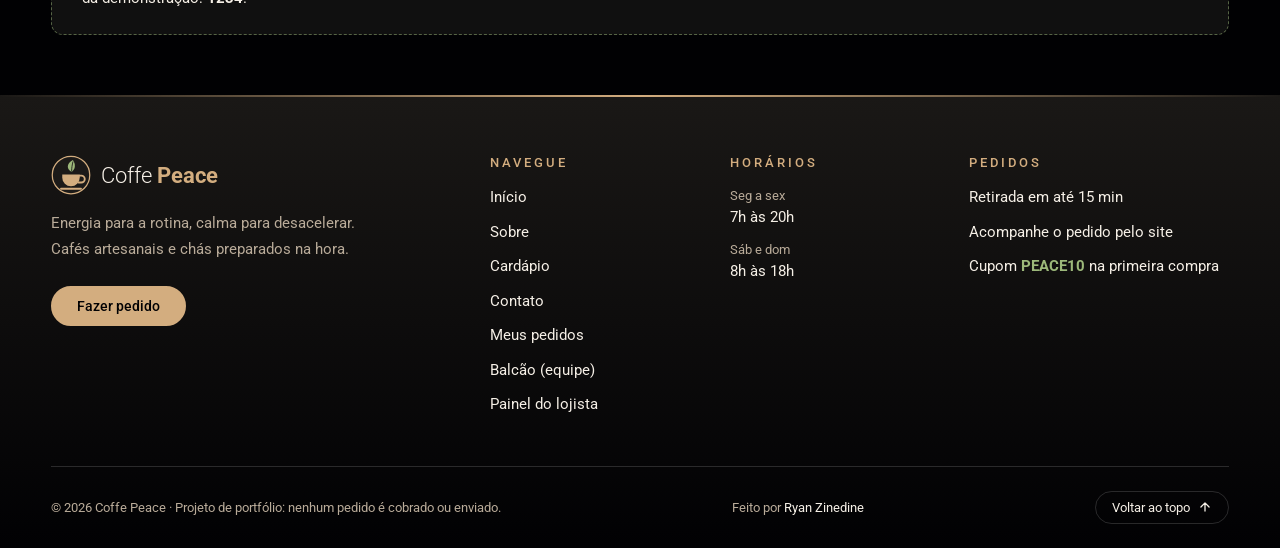
==== commit 505c3a28: "feat: e-mail no checkout, só retirada no balcão e docs do pipeline - checkout pede o e-mail (com avi" ====
--- a/index.html
+++ b/index.html
@@ -4,7 +4,7 @@
 <head>
     <meta charset="UTF-8">
     <meta name="viewport" content="width=device-width, initial-scale=1.0">
-    <meta name="description" content="Coffe Peace: cafés artesanais, chás, bolos e salgados para cada momento do dia. Cardápio com filtro, carrinho com quantidades, cupom e entrega.">
+    <meta name="description" content="Coffe Peace: cafés artesanais e chás para cada momento do dia. Cardápio com filtro, carrinho com quantidades, cupom e retirada no balcão.">
     <meta name="author" content="Ryan Zinedine">
     <meta name="theme-color" content="#010103">
     <link rel="canonical" href="https://coffe-peace.vercel.app/">
@@ -12,13 +12,13 @@
     <meta property="og:type" content="website">
     <meta property="og:url" content="https://coffe-peace.vercel.app/">
     <meta property="og:title" content="Coffe Peace — Café, chá e calma">
-    <meta property="og:description" content="Cafés artesanais, chás, bolos e salgados para cada momento do dia. Monte seu pedido no cardápio online.">
+    <meta property="og:description" content="Cafés artesanais e chás para cada momento do dia. Monte seu pedido no cardápio online.">
     <meta property="og:image" content="https://coffe-peace.vercel.app/img/og-image.png">
     <meta property="og:locale" content="pt_BR">
 
     <meta name="twitter:card" content="summary_large_image">
     <meta name="twitter:title" content="Coffe Peace — Café, chá e calma">
-    <meta name="twitter:description" content="Cafés artesanais, chás, bolos e salgados para cada momento do dia. Monte seu pedido no cardápio online.">
+    <meta name="twitter:description" content="Cafés artesanais e chás para cada momento do dia. Monte seu pedido no cardápio online.">
     <meta name="twitter:image" content="https://coffe-peace.vercel.app/img/og-image.png">
 
     <link rel="preconnect" href="https://fonts.googleapis.com">
@@ -87,10 +87,10 @@
                 <div class="sobre-texto">
                     <h3>O que faz o nosso café especial</h3>
                     <p>A mistura entre um momento único e uma rotina agitada, sem perder o gosto, a qualidade e a energia que a cafeína pode proporcionar.</p>
-                    <p>Também apreciamos momentos de calma: nossos chás ajudam a desacelerar, relaxar e aproveitar o momento com a mente mais tranquila. E para acompanhar, bolos caseiros e salgados assados no dia.</p>
+                    <p>Também apreciamos momentos de calma: nossos chás ajudam a desacelerar, relaxar e aproveitar o momento com a mente mais tranquila.</p>
                     <ul class="destaques">
                         <li><strong>100%</strong> grãos arábica</li>
-                        <li><strong>34</strong> opções no cardápio</li>
+                        <li><strong>6</strong> bebidas no cardápio</li>
                         <li><strong>15 min</strong> para retirada</li>
                     </ul>
                     <a href="#contato" class="botao-link">Saiba mais</a>
@@ -106,19 +106,16 @@
                     <button class="filtro ativo" data-categoria="todos" aria-pressed="true">Todos</button>
                     <button class="filtro" data-categoria="cafe" aria-pressed="false">Cafés</button>
                     <button class="filtro" data-categoria="cha" aria-pressed="false">Chás</button>
-                    <button class="filtro" data-categoria="bolo" aria-pressed="false">Bolos</button>
-                    <button class="filtro" data-categoria="salgado" aria-pressed="false">Salgados</button>
-                    <button class="filtro" data-categoria="combo" aria-pressed="false">Combos</button>
                 </div>
                 <label class="busca">
                     <span class="sr-only">Buscar no cardápio</span>
-                    <input id="busca" type="search" placeholder="Buscar no cardápio..." autocomplete="off">
+                    <input id="busca" type="search" placeholder="Buscar bebida..." autocomplete="off">
                 </label>
             </div>
 
             <!-- cards gerados pelo script.js a partir da lista PRODUTOS -->
             <div class="produtos" id="produtos"></div>
-            <p class="sem-resultado" id="sem-resultado" hidden>Nada encontrado com essa busca.</p>
+            <p class="sem-resultado" id="sem-resultado" hidden>Nenhuma bebida encontrada.</p>
         </section>
 
         <section class="contato" id="contato">
@@ -134,8 +131,8 @@
                     <p>Pedido pronto em até 15 minutos no balcão, sem taxa.</p>
                 </article>
                 <article>
-                    <h3>Entrega</h3>
-                    <p>R$ 5,00 na região, grátis em pedidos a partir de R$ 40,00.</p>
+                    <h3>Pedido online</h3>
+                    <p>Peça pelo site e acompanhe cada etapa até ficar pronto.</p>
                 </article>
                 <article>
                     <h3>Primeira compra?</h3>
@@ -180,17 +177,12 @@
                 <button type="submit">Aplicar</button>
             </form>
 
-            <fieldset class="entrega">
-                <legend class="sr-only">Forma de recebimento</legend>
-                <label><input type="radio" name="entrega" value="retirada" checked> Retirar no balcão</label>
-                <label><input type="radio" name="entrega" value="entrega"> Entrega</label>
-            </fieldset>
+            <p class="retirada-aviso">Retirada no balcão, pronto em até 15 minutos.</p>
             </div>
 
             <dl class="resumo">
                 <div><dt>Subtotal</dt><dd id="subtotal">R$ 0,00</dd></div>
                 <div id="linha-desconto" hidden><dt>Desconto</dt><dd id="desconto">- R$ 0,00</dd></div>
-                <div><dt>Frete</dt><dd id="frete">Grátis</dd></div>
                 <div class="resumo-total"><dt>Total</dt><dd id="total">R$ 0,00</dd></div>
             </dl>
 
@@ -204,6 +196,12 @@
                 <label>Seu nome
                     <input id="cliente-nome" name="nome" required minlength="2" maxlength="60" autocomplete="off">
                 </label>
+                <label>Seu e-mail
+                    <input id="cliente-email" name="email" type="email" required maxlength="120" autocomplete="email">
+                </label>
+                <!-- o pixel do CartBoost lê o e-mail ao sair do campo, antes do envio: por isso o aviso fica aqui -->
+                <p class="checkout-consentimento">Usamos seu e-mail para avisar sobre o pedido e para lembrar você
+                    de itens que ficarem no carrinho.</p>
                 <button type="submit" id="confirmar-pedido" class="botao-principal">Confirmar pedido</button>
                 <button type="button" id="voltar-carrinho" class="botao-texto">Voltar ao carrinho</button>
             </form>
@@ -228,7 +226,7 @@
                     <img src="img/icone.svg" alt="" width="40" height="40">
                     <span>Coffe <strong>Peace</strong></span>
                 </a>
-                <p>Energia para a rotina, calma para desacelerar. Cafés artesanais, chás, bolos e salgados feitos no dia.</p>
+                <p>Energia para a rotina, calma para desacelerar. Cafés artesanais e chás preparados na hora.</p>
                 <a href="#cardapio" class="botao-link">Fazer pedido</a>
             </div>
 
@@ -252,7 +250,7 @@
             <div class="rodape-coluna">
                 <h3>Pedidos</h3>
                 <p>Retirada em até 15 min</p>
-                <p>Entrega grátis acima de R$ 40</p>
+                <p>Acompanhe o pedido pelo site</p>
                 <p>Cupom <strong>PEACE10</strong> na primeira compra</p>
             </div>
         </div>
@@ -266,8 +264,9 @@
         </div>
     </footer>
 
-    <!-- CartBoost.AI: para testar, troque o src pela URL onde o pixel.js estiver servido e descomente -->
-    <!-- <script defer src="http://localhost:5000/pixel.js" data-debug="true" data-store="0199ef7e-9143-4021-8408-639758805b31"></script> -->
+    <!-- CartBoost.AI (POC, branch integracao/coffe-peace): exige a POC em localhost:3000 e a loja em localhost:5500.
+         O pixel lê sozinho o e-mail (input type=email) e os produtos (data-cb-produto nos botões) -->
+    <script src="http://localhost:3000/pixel.js" defer></script>
 
     <script type="module" src="script.js"></script>
 </body>
--- a/style.css
+++ b/style.css
@@ -389,7 +389,6 @@
 
 .filtros {
   display: flex;
-  flex-wrap: wrap;
   gap: 1rem;
 }
 
@@ -813,23 +812,10 @@
   background-color: rgba(211, 173, 127, 0.15);
 }
 
-.entrega {
-  display: flex;
-  gap: 2rem;
-  border: none;
-  margin: 1.6rem 0;
+.retirada-aviso {
+  margin: 1.4rem 0;
   font-size: 1.4rem;
-}
-
-.entrega label {
-  display: flex;
-  align-items: center;
-  gap: 0.6rem;
-  cursor: pointer;
-}
-
-.entrega input {
-  accent-color: var(--main-color);
+  color: var(--verde);
 }
 
 .resumo div {
@@ -914,6 +900,13 @@
 .checkout .botao-principal:disabled {
   opacity: 0.6;
   cursor: wait;
+}
+
+.checkout-consentimento {
+  margin-top: -0.6rem;
+  font-size: 1.2rem;
+  line-height: 1.5;
+  color: var(--texto-suave);
 }
 
 [data-etapa="carrinho"][hidden] {
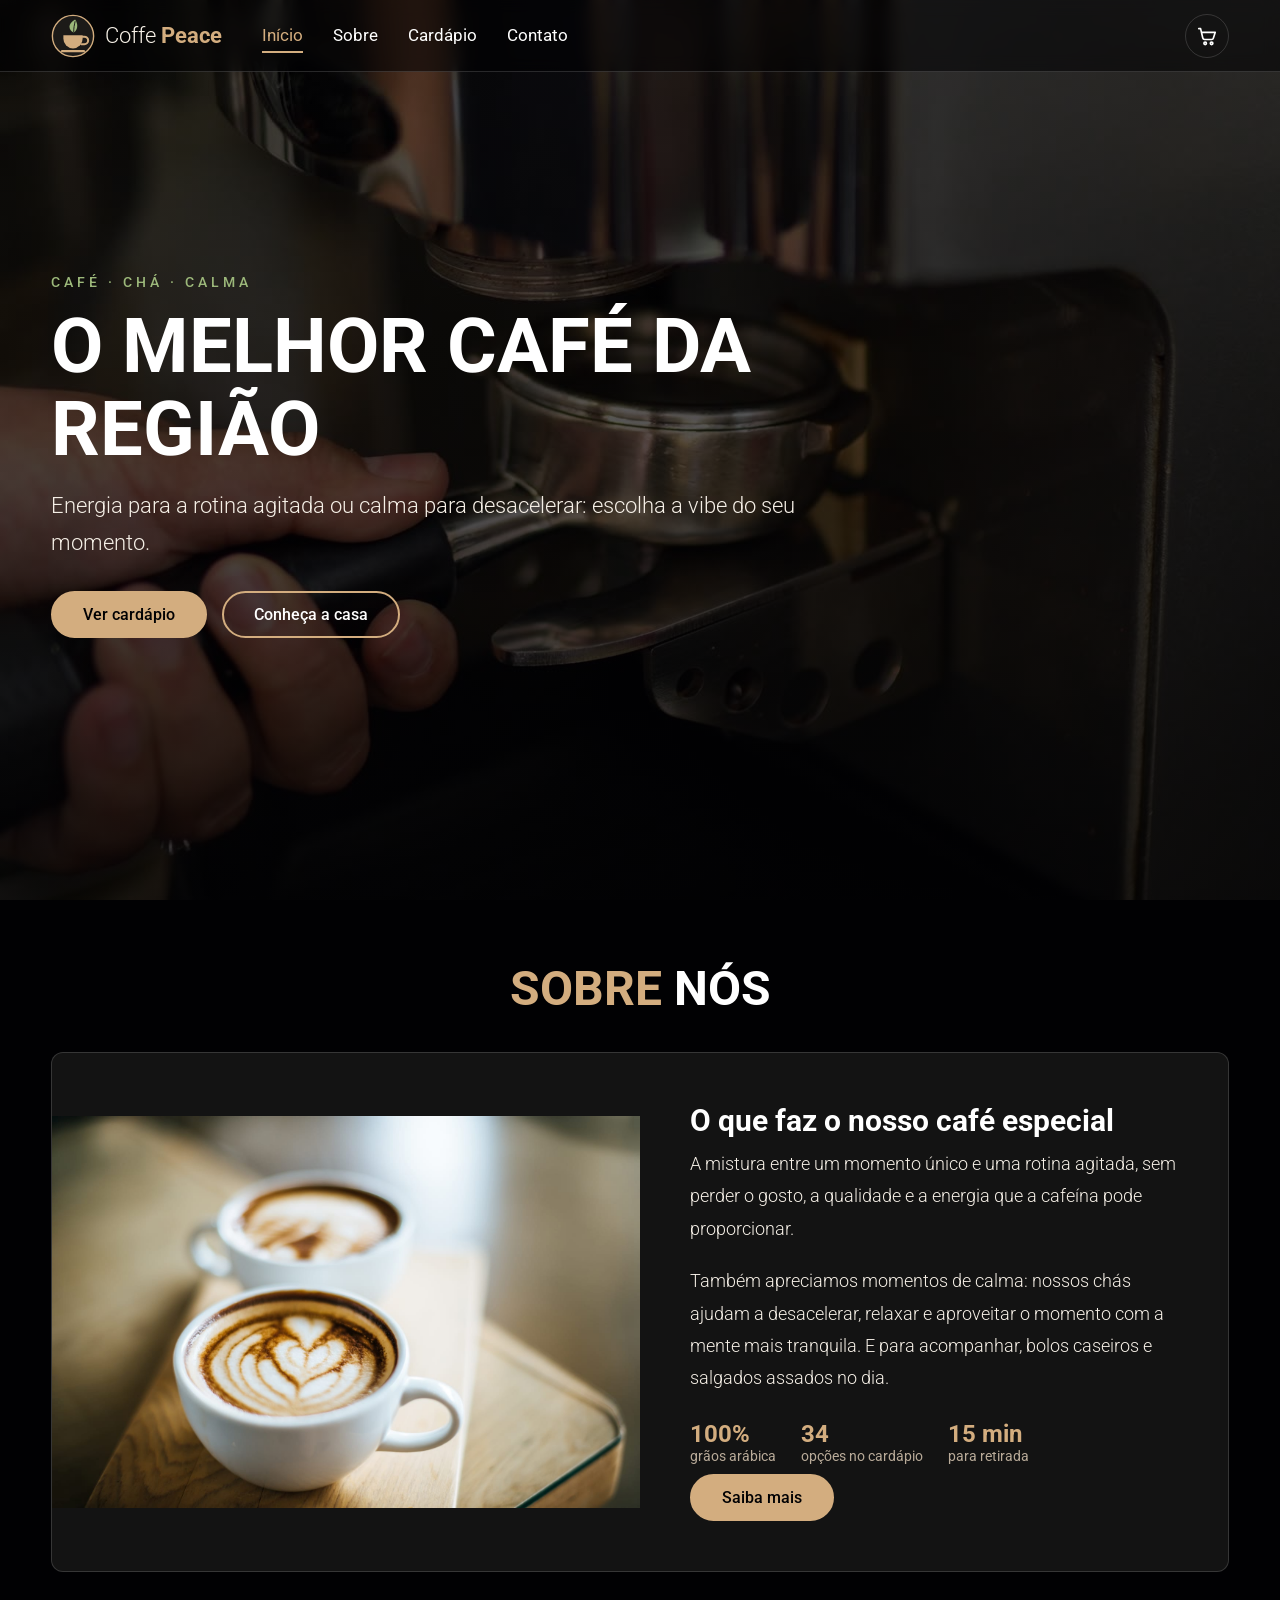
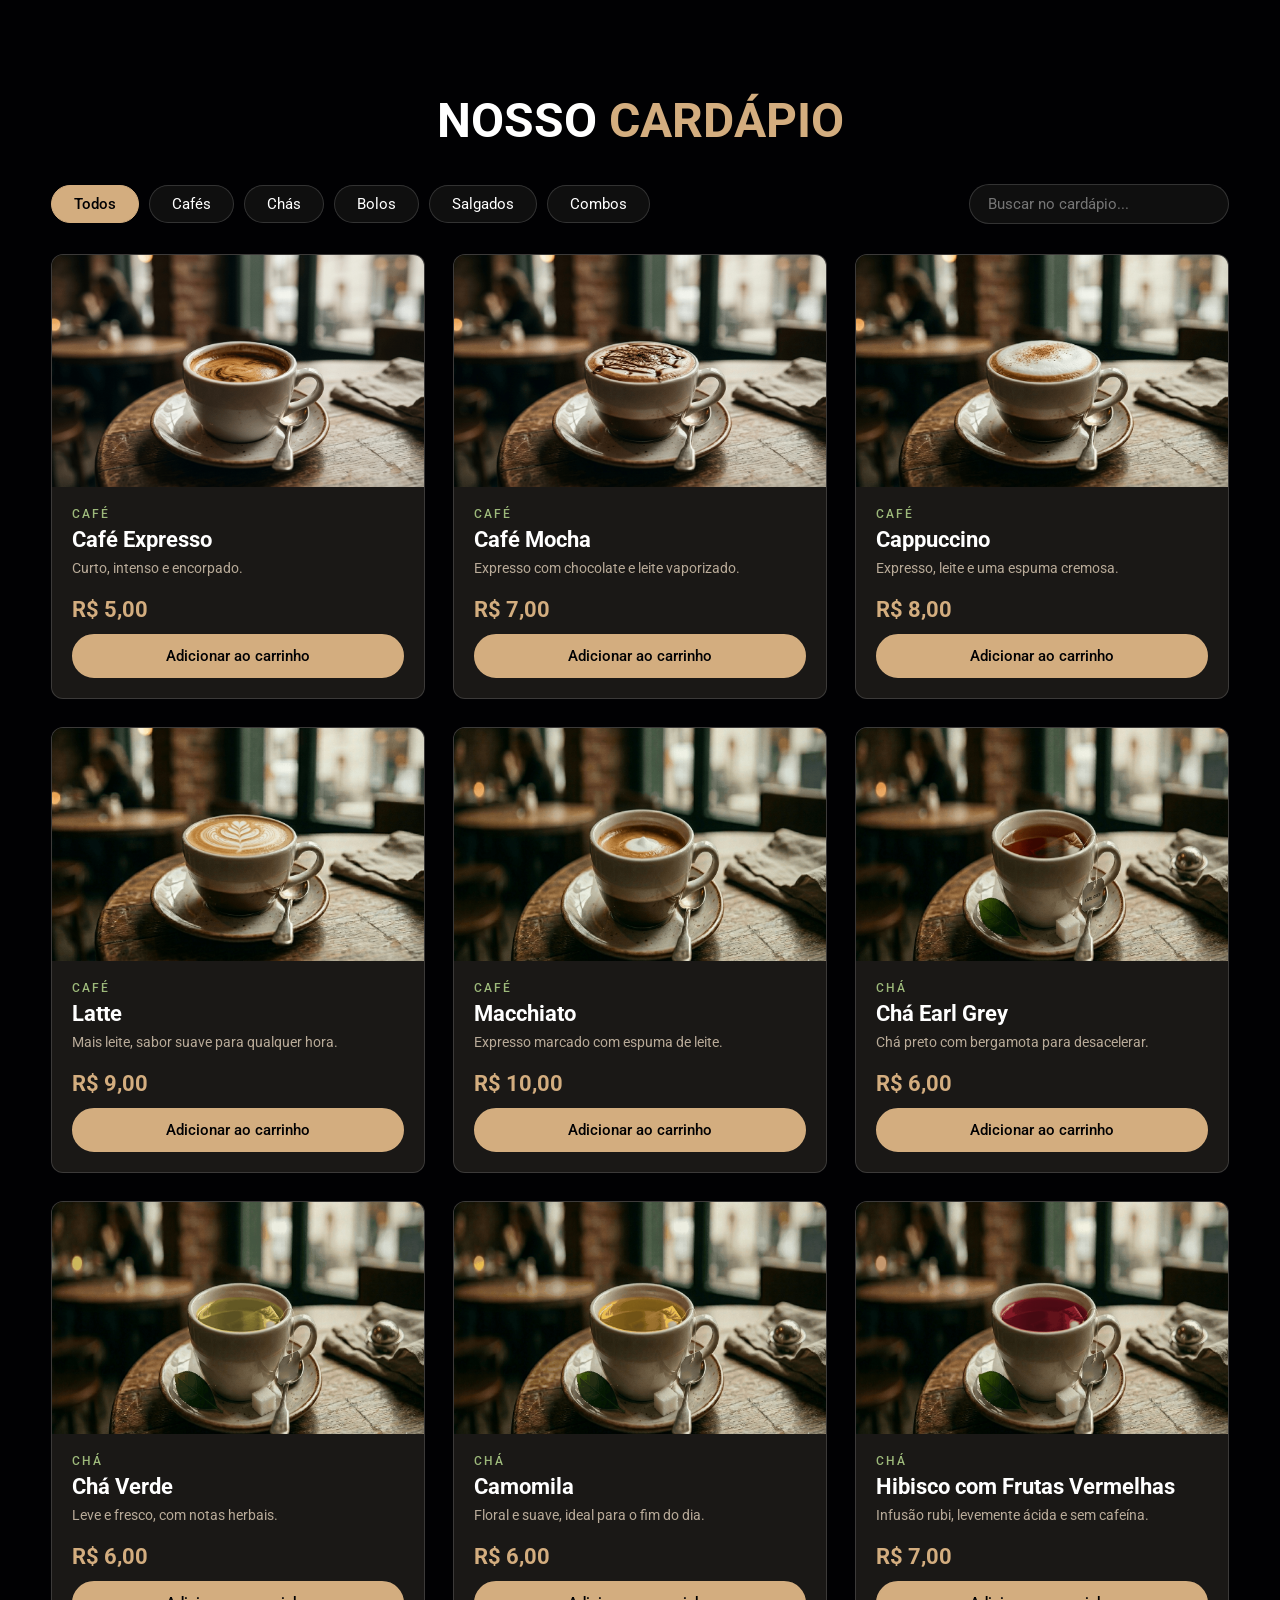
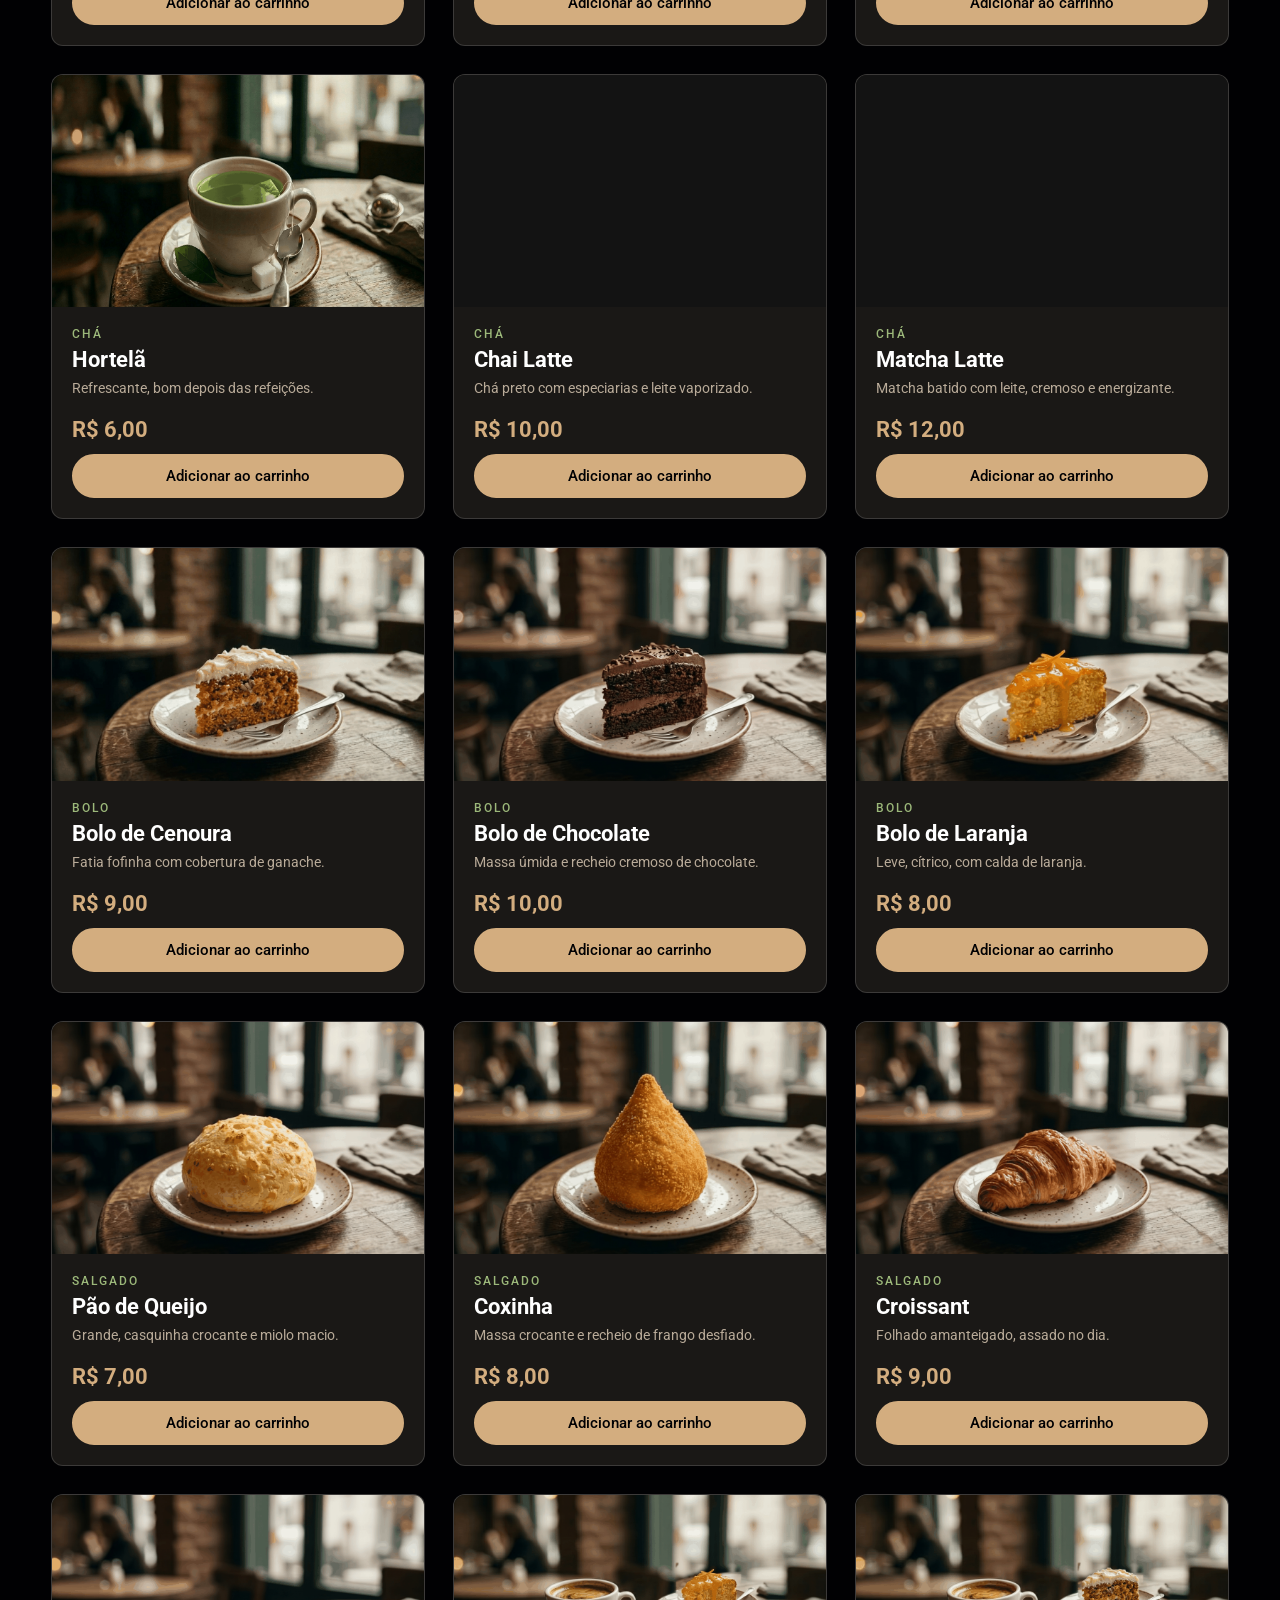
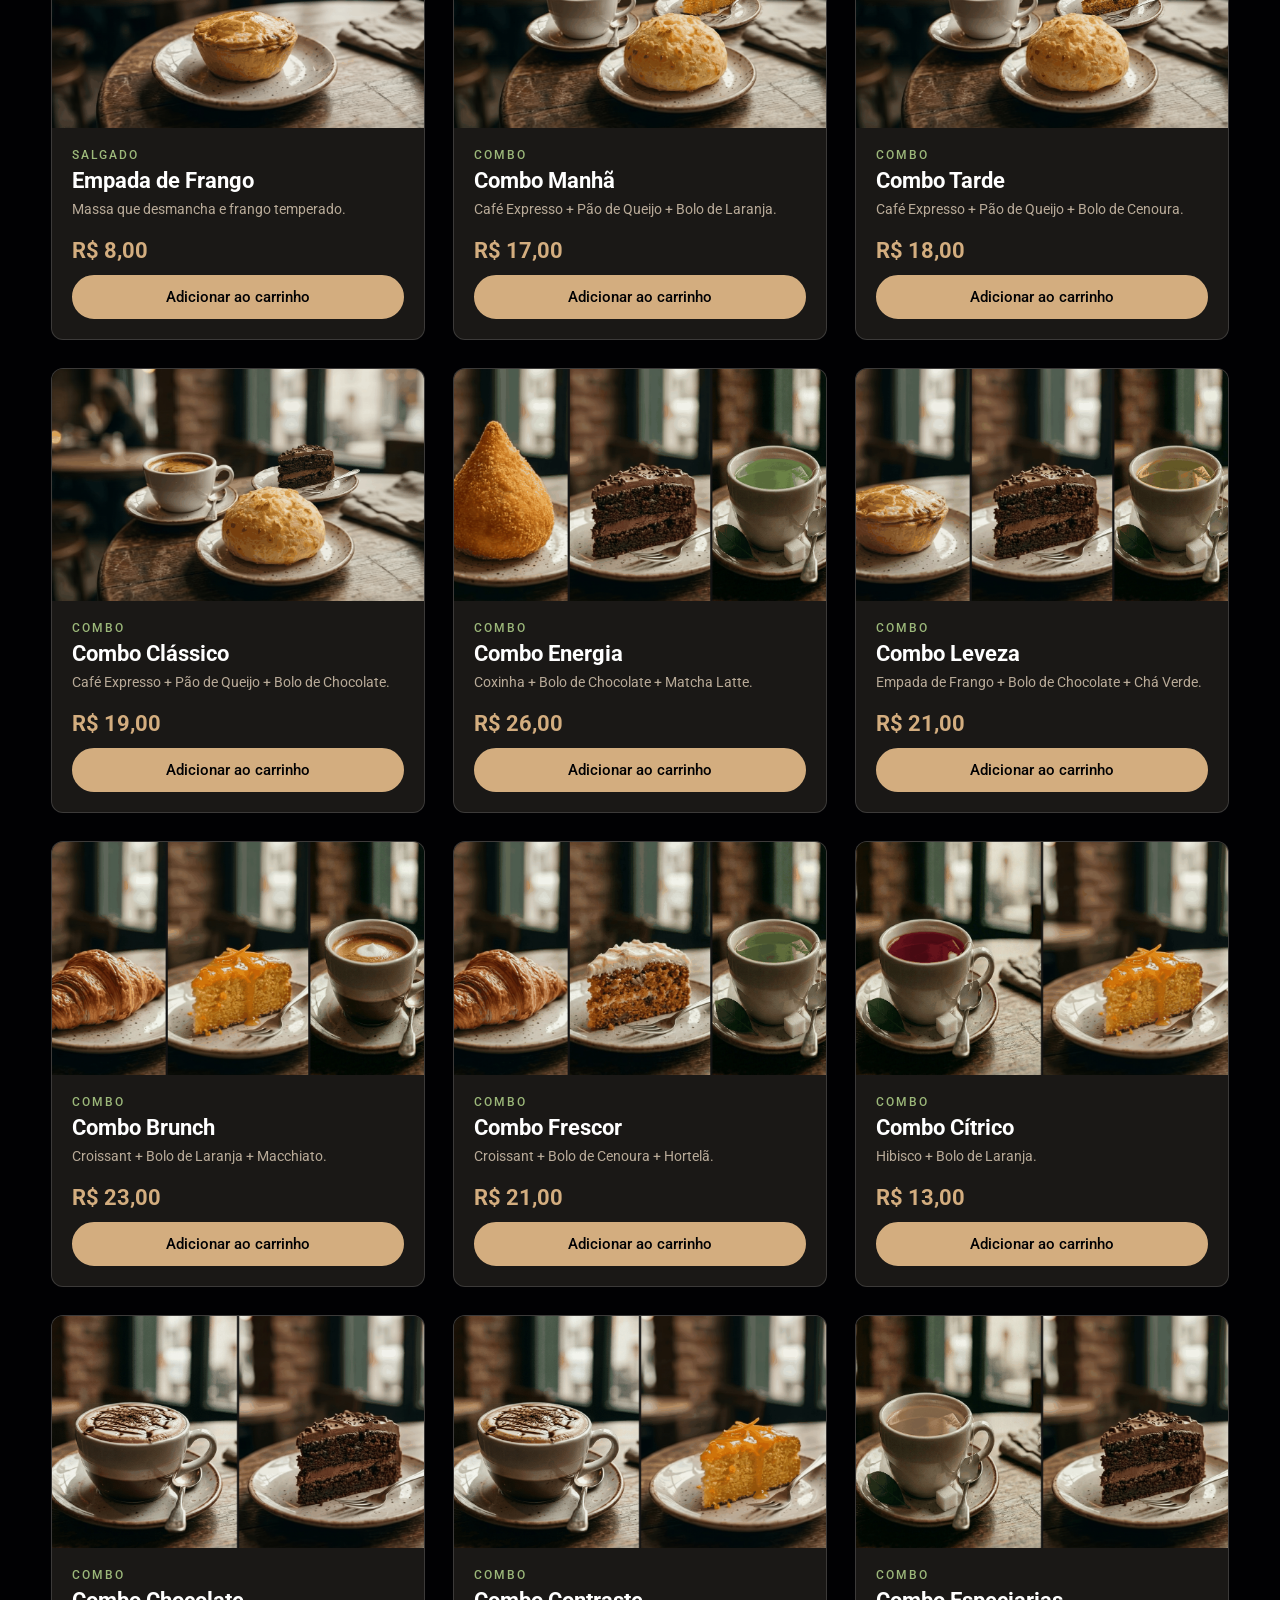
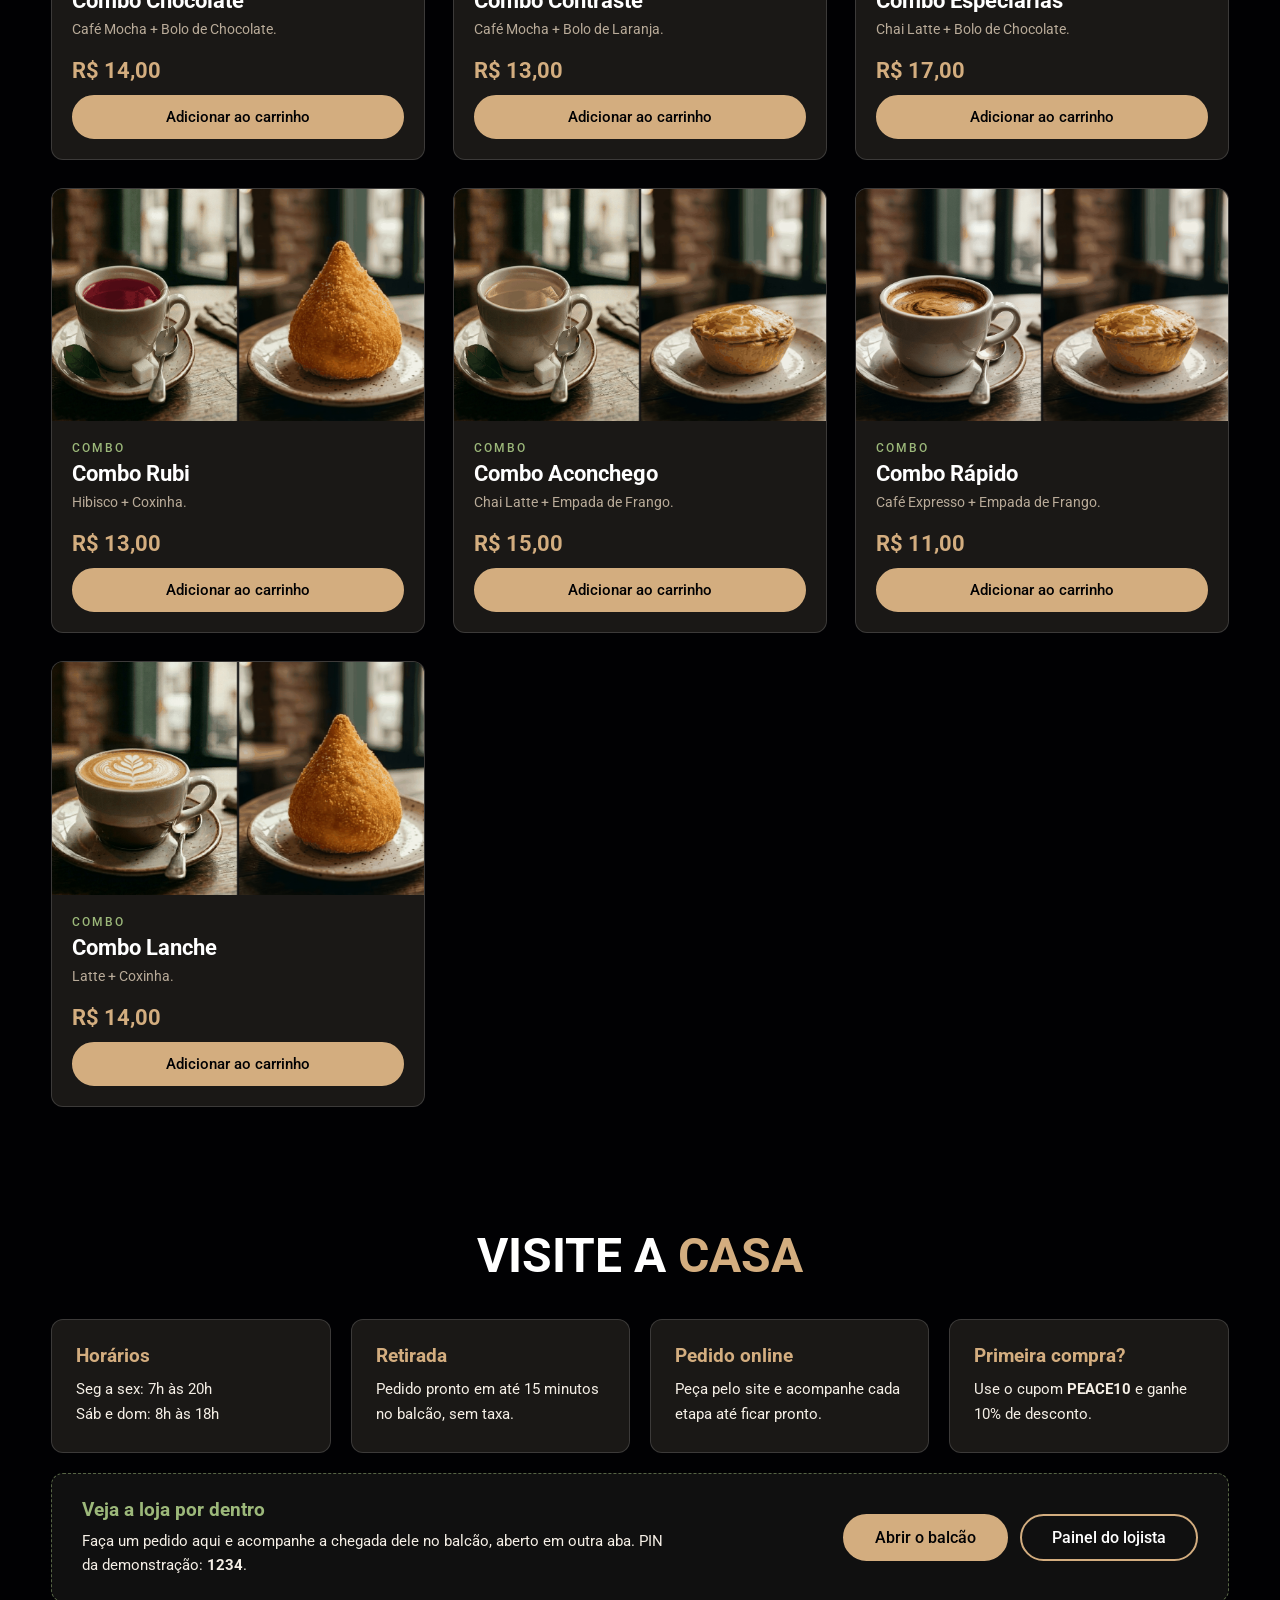
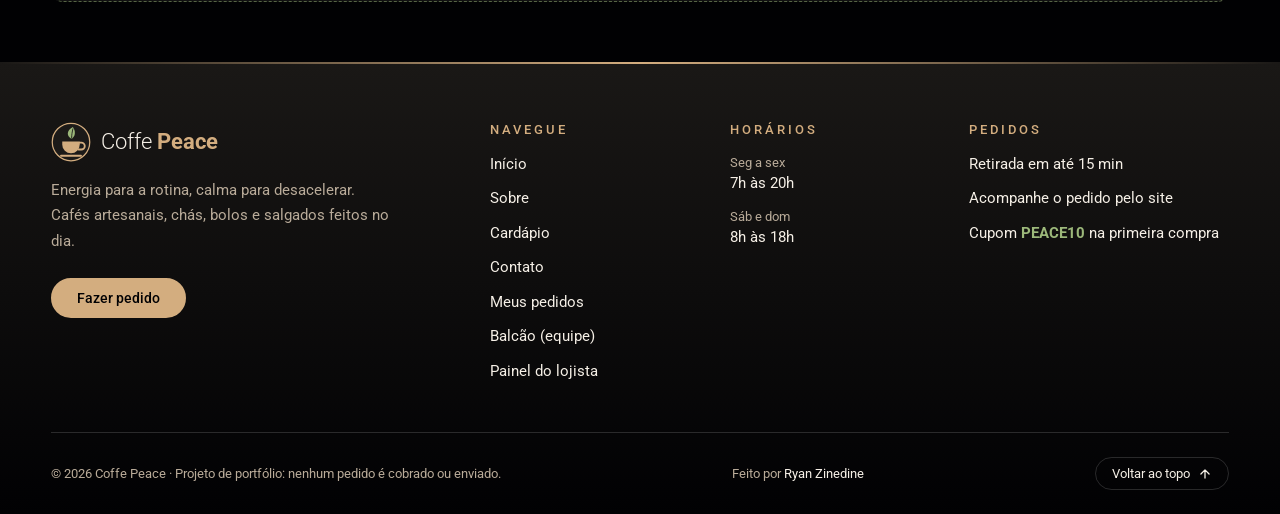
==== commit 07dab153: "Merge branch 'main' into supabase-cartboost Traz chás, bolos, salgados e combos; mantém só retirada " ====
--- a/index.html
+++ b/index.html
@@ -4,7 +4,7 @@
 <head>
     <meta charset="UTF-8">
     <meta name="viewport" content="width=device-width, initial-scale=1.0">
-    <meta name="description" content="Coffe Peace: cafés artesanais e chás para cada momento do dia. Cardápio com filtro, carrinho com quantidades, cupom e retirada no balcão.">
+    <meta name="description" content="Coffe Peace: cafés artesanais, chás, bolos e salgados para cada momento do dia. Cardápio com filtro, carrinho com quantidades, cupom e retirada no balcão.">
     <meta name="author" content="Ryan Zinedine">
     <meta name="theme-color" content="#010103">
     <link rel="canonical" href="https://coffe-peace.vercel.app/">
@@ -12,13 +12,13 @@
     <meta property="og:type" content="website">
     <meta property="og:url" content="https://coffe-peace.vercel.app/">
     <meta property="og:title" content="Coffe Peace — Café, chá e calma">
-    <meta property="og:description" content="Cafés artesanais e chás para cada momento do dia. Monte seu pedido no cardápio online.">
+    <meta property="og:description" content="Cafés artesanais, chás, bolos e salgados para cada momento do dia. Monte seu pedido no cardápio online.">
     <meta property="og:image" content="https://coffe-peace.vercel.app/img/og-image.png">
     <meta property="og:locale" content="pt_BR">
 
     <meta name="twitter:card" content="summary_large_image">
     <meta name="twitter:title" content="Coffe Peace — Café, chá e calma">
-    <meta name="twitter:description" content="Cafés artesanais e chás para cada momento do dia. Monte seu pedido no cardápio online.">
+    <meta name="twitter:description" content="Cafés artesanais, chás, bolos e salgados para cada momento do dia. Monte seu pedido no cardápio online.">
     <meta name="twitter:image" content="https://coffe-peace.vercel.app/img/og-image.png">
 
     <link rel="preconnect" href="https://fonts.googleapis.com">
@@ -87,10 +87,10 @@
                 <div class="sobre-texto">
                     <h3>O que faz o nosso café especial</h3>
                     <p>A mistura entre um momento único e uma rotina agitada, sem perder o gosto, a qualidade e a energia que a cafeína pode proporcionar.</p>
-                    <p>Também apreciamos momentos de calma: nossos chás ajudam a desacelerar, relaxar e aproveitar o momento com a mente mais tranquila.</p>
+                    <p>Também apreciamos momentos de calma: nossos chás ajudam a desacelerar, relaxar e aproveitar o momento com a mente mais tranquila. E para acompanhar, bolos caseiros e salgados assados no dia.</p>
                     <ul class="destaques">
                         <li><strong>100%</strong> grãos arábica</li>
-                        <li><strong>6</strong> bebidas no cardápio</li>
+                        <li><strong>34</strong> opções no cardápio</li>
                         <li><strong>15 min</strong> para retirada</li>
                     </ul>
                     <a href="#contato" class="botao-link">Saiba mais</a>
@@ -106,16 +106,19 @@
                     <button class="filtro ativo" data-categoria="todos" aria-pressed="true">Todos</button>
                     <button class="filtro" data-categoria="cafe" aria-pressed="false">Cafés</button>
                     <button class="filtro" data-categoria="cha" aria-pressed="false">Chás</button>
+                    <button class="filtro" data-categoria="bolo" aria-pressed="false">Bolos</button>
+                    <button class="filtro" data-categoria="salgado" aria-pressed="false">Salgados</button>
+                    <button class="filtro" data-categoria="combo" aria-pressed="false">Combos</button>
                 </div>
                 <label class="busca">
                     <span class="sr-only">Buscar no cardápio</span>
-                    <input id="busca" type="search" placeholder="Buscar bebida..." autocomplete="off">
+                    <input id="busca" type="search" placeholder="Buscar no cardápio..." autocomplete="off">
                 </label>
             </div>
 
             <!-- cards gerados pelo script.js a partir da lista PRODUTOS -->
             <div class="produtos" id="produtos"></div>
-            <p class="sem-resultado" id="sem-resultado" hidden>Nenhuma bebida encontrada.</p>
+            <p class="sem-resultado" id="sem-resultado" hidden>Nada encontrado com essa busca.</p>
         </section>
 
         <section class="contato" id="contato">
@@ -226,7 +229,7 @@
                     <img src="img/icone.svg" alt="" width="40" height="40">
                     <span>Coffe <strong>Peace</strong></span>
                 </a>
-                <p>Energia para a rotina, calma para desacelerar. Cafés artesanais e chás preparados na hora.</p>
+                <p>Energia para a rotina, calma para desacelerar. Cafés artesanais, chás, bolos e salgados feitos no dia.</p>
                 <a href="#cardapio" class="botao-link">Fazer pedido</a>
             </div>
 
--- a/style.css
+++ b/style.css
@@ -389,6 +389,7 @@
 
 .filtros {
   display: flex;
+  flex-wrap: wrap;
   gap: 1rem;
 }
 
